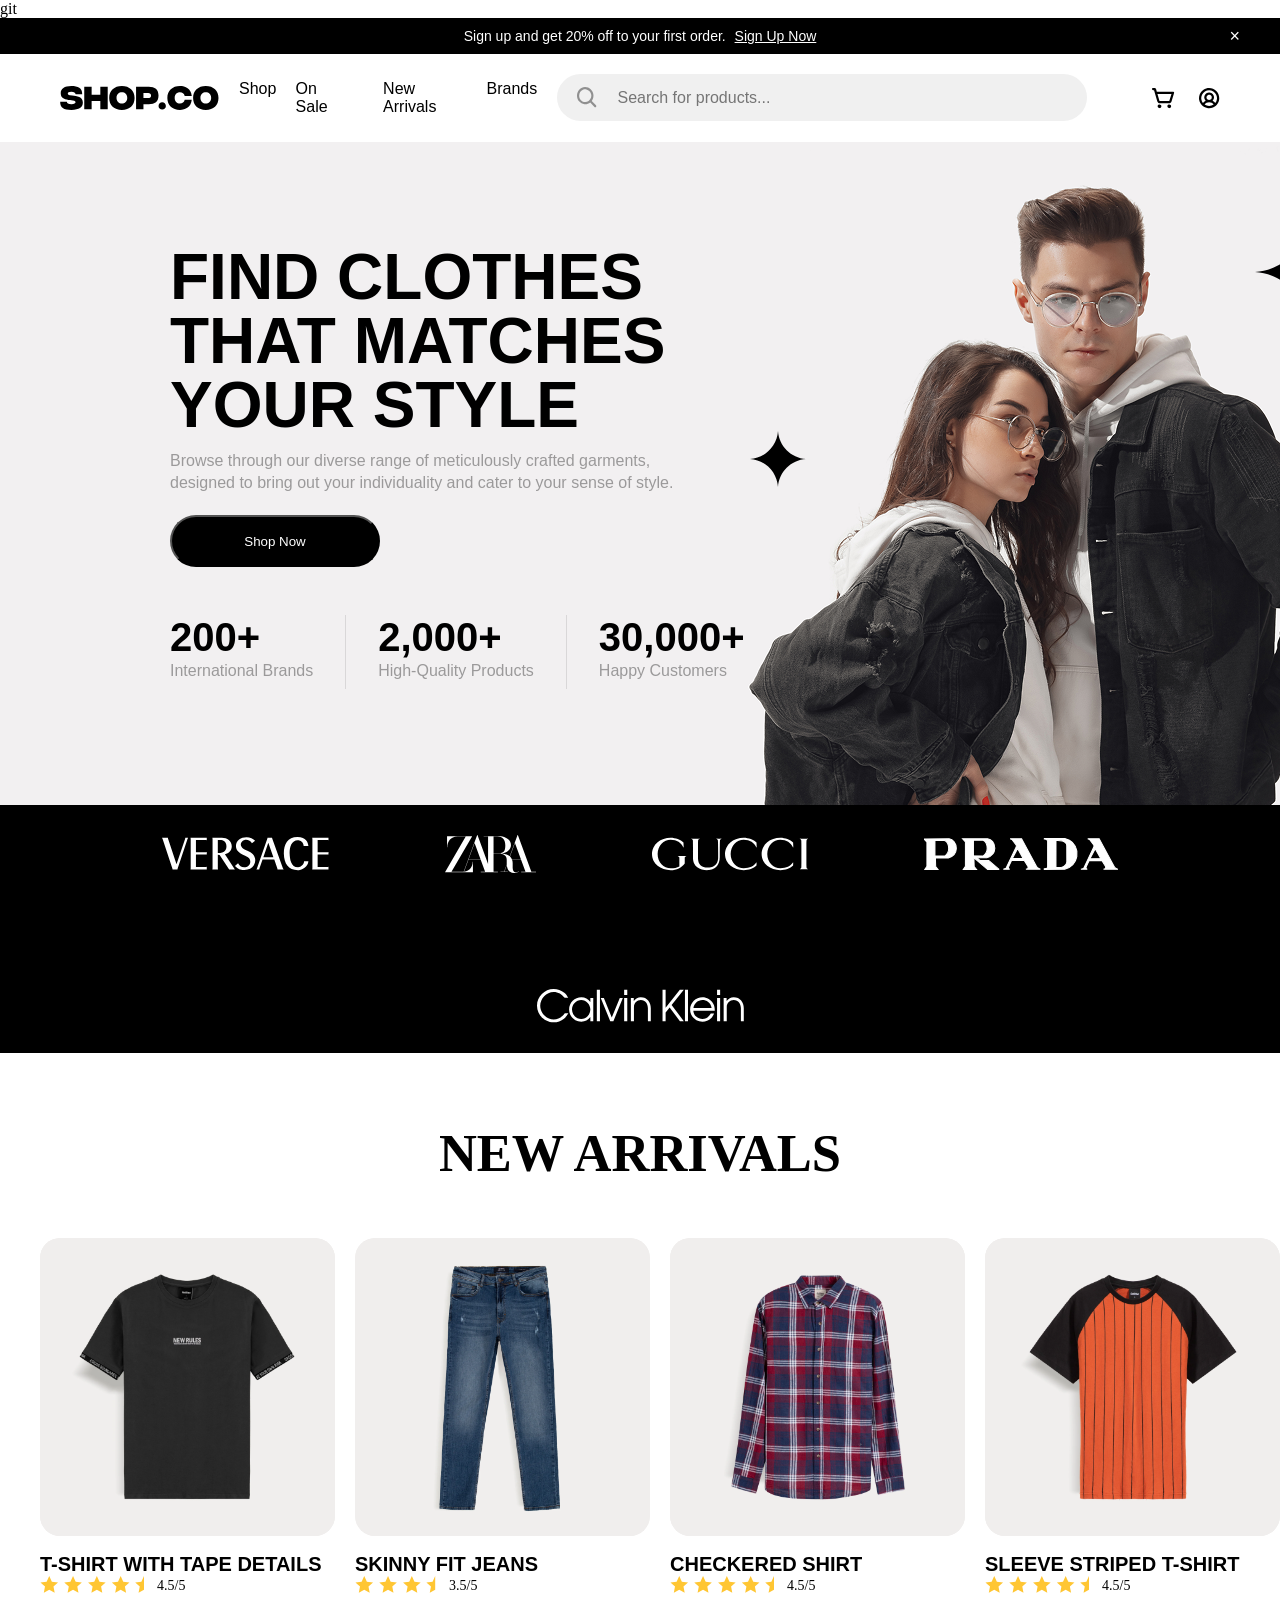
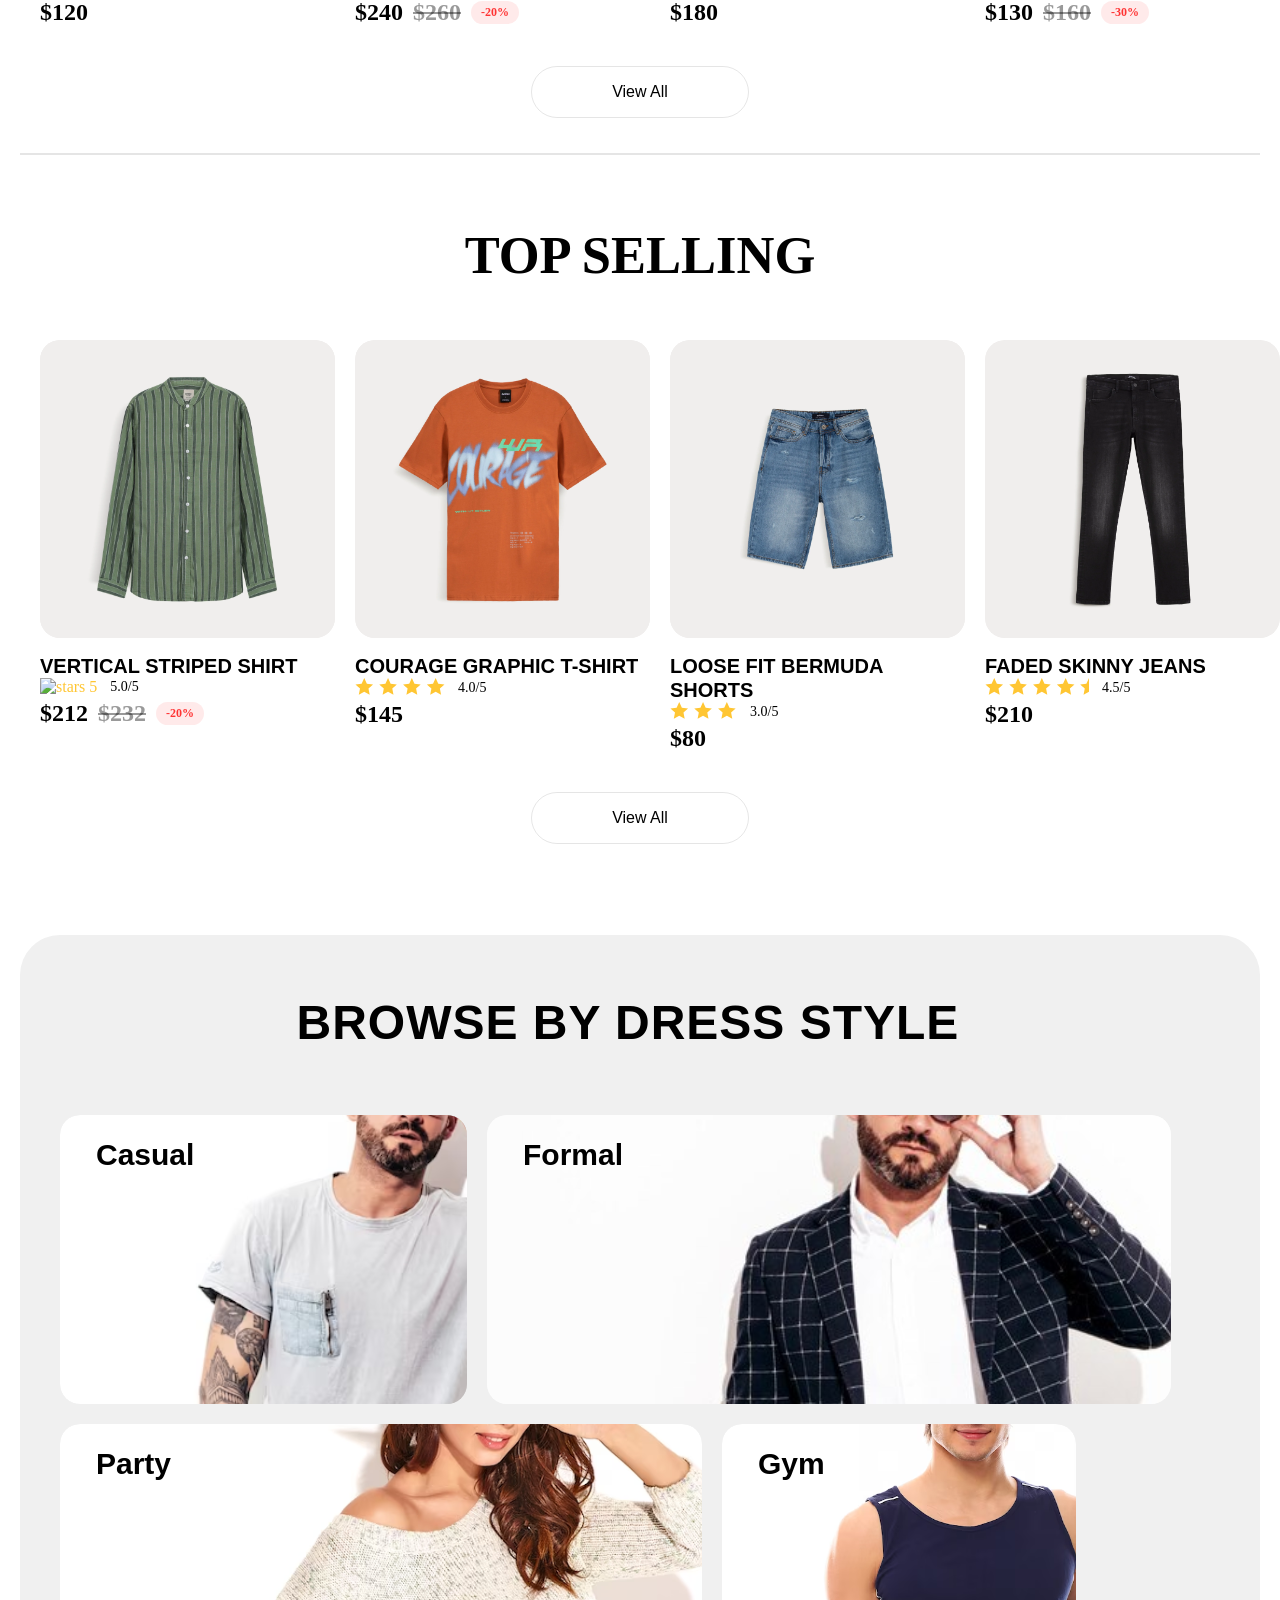
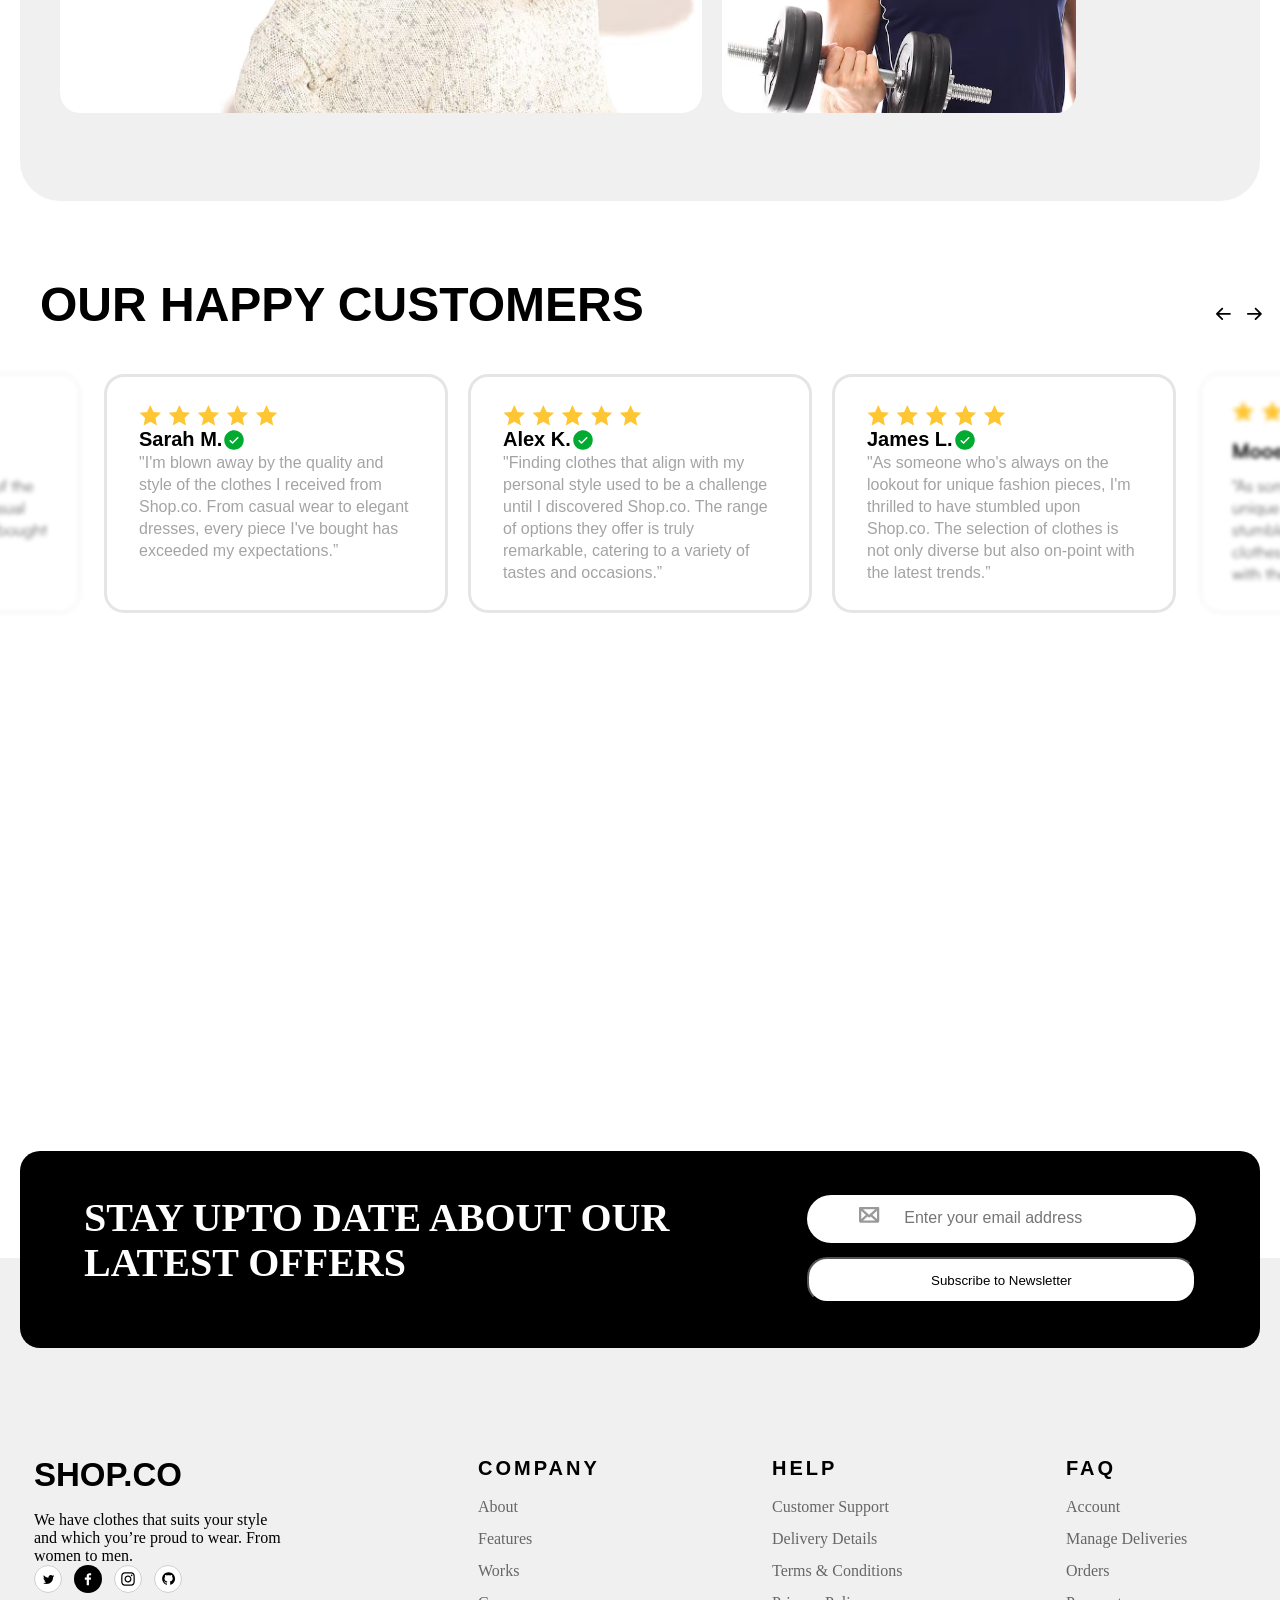
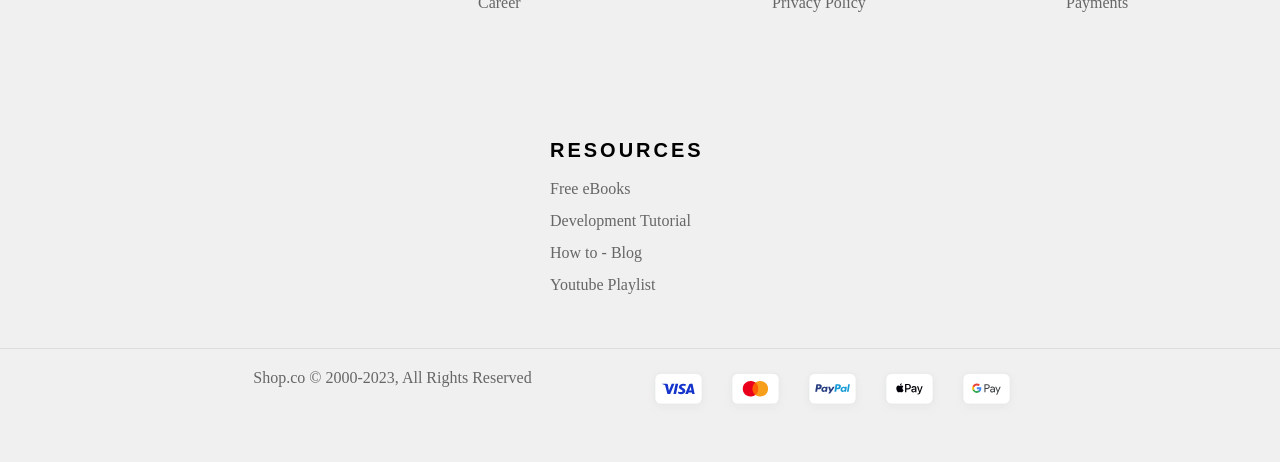
==== index.html @ 7ccaf409 "init" ====
git<!doctype html>
<html lang="en">
  <head>
    <meta charset="UTF-8" />
    <meta name="viewport" content="width=device-width, initial-scale=1.0" />
    <title>Document</title>
    <link
      href="https://api.fontshare.com/v2/css?f[]=satoshi@300,700&display=swap"
      rel="stylesheet"
    />
    <link rel="stylesheet" href="style.css" />
  </head>

  <body>
    <!-- Black stripe -->
    <div class="promo-bar__container">
      <p class="promo-bar__text">
        Sign up and get 20% off to your first order.
        <a href="#" class="promo-bar__link">Sign Up Now</a>
      </p>
      <button class="promo-bar__close-btn" aria-label="Close">×</button>
    </div>
    <header class="header">
      <div class="header-container">
        <!-- Logo -->
        <div class="container header__inner">
          <a class="logo" href="#"></a>
          <img src="images/SHOP.CO.svg" alt="SHOP.CO" />
        </div>
        <!-- navigation -->
        <nav class="navigation">
          <ul>
            <li>
              <a href="./index.html" class="navigation__link">Shop <img src="./images/figni.svg" alt=""/></a>
            </li>
            <li><a href="./On-sale.html" class="navigation__link">On Sale</a></li>
            <li></li>
            <a href="#" class="navigation__link">New Arrivals</a>
            <li><a href="#" class="navigation__link">Brands</a></li>
          </ul>
        </nav>
        <!-- search bar -->
        <div class="search-bar__container">
          <form action="#" class="search-bar">
            <div class="search-bar__img">
              <img src="./images/magnifer.svg" alt="magnifier" />
              <input
                class="header-input"
                type="search"
                placeholder="Search for products..."
              />
            </div>
          </form>
        </div>
        <!--The basket and profile icons-->
        <div class="header__actions-actions">
          <a href="#" class="actions__btn actions__btn_cart" aria-label="Cart">
            <img src="./images/case.svg" alt="" />
          </a>
          <a
            href="#"
            class="actions__btn actions__btn_profile"
            aria-label="Profile"
            ><img src="./images/profile.svg" alt="profile" />
          </a>
        </div>
      </div>
    </header>
    <!-- section onе-->
    <main>
      <section class="section-hero">
        <div class="hero__text">
          <h1>FIND CLOTHES THAT MATCHES YOUR STYLE</h1>
          <p>
            Browse through our diverse range of meticulously crafted garments,
            designed to bring out your individuality and cater to your sense of
            style.
          </p>
          <button href="#" class="Hero-banner_btn">Shop Now</button>
        </div>
        <div class="stars">
          <img src="./images/stars.svg" alt="star" class="small_star" />
          <img src="./images/star.svg" alt="star" class="big_star" />
        </div>
        <div class="hero-static">
          <div class="hero-static__text">
            <h2>200+</h2>
            <p>International Brands</p>
          </div>
          <img src="./images/Line 10.svg" alt="" />
          <div class="hero-static__text">
            <h2>2,000+</h2>
            <p>High-Quality Products</p>
          </div>
          <img src="./images/Line 10.svg" alt="" />
          <div class="hero-static__text">
            <h2>30,000+</h2>
            <p>Happy Customers</p>
          </div>
        </div>
      </section>
      <!--independent element-->
      <section class="section-brends">
        <img src="./images/versace.svg" alt="versace" />
        <img src="./images/Zara.svg" alt="Zara" />
        <img src="./images/gucci-logo-1 1.svg" alt="gucci-logo" />
        <img src="./images/prada.svg" alt="prada" />
        <img src="./images/Calvin Klein.svg" alt="Calvin Klein" />
      </section>
      <!--section two-->
      <section class="section-catalog">
        <div class="section-catalog__container">
          <div class="section-catalog__h2">
            <h2>NEW ARRIVALS</h2>
          </div>
          <div class="products-grid">
            <!-- card number 1 -->
            <article class="product-card">
              <div class="product__images">
                <img src="./images.one/black T-shirt.svg" alt="black T-shirt" />
              </div>
              <div class="product-info">
                <h3 class="product-title">T-SHIRT WITH TAPE DETAILS</h3>
                <div class="product-rating">
                  <div class="stars">
                    <img src="./images.one/stars.svg" alt="stars 4.5" />
                  </div>
                  <span class="rating-value">4.5/5</span>
                </div>
                <div class="product-price">
                  <span class="current-price">$120</span>
                </div>
              </div>
            </article>
            <!-- card number 2 -->
            <article class="product-card">
              <div class="product__images">
                <img
                  src="./images.one/SKINNY FIT JEANS.svg"
                  alt="SKINNY FIT JEANS"
                />
              </div>
              <div class="product-info">
                <h3 class="product-title">SKINNY FIT JEANS</h3>
                <div class="product-rating">
                  <div class="stars">
                    <img src="./images.one/3.5 stars.svg" alt="stars 3.5" />
                  </div>
                  <span class="rating-value">3.5/5</span>
                </div>
                <div class="product-price">
                  <span class="current-price">$240</span>
                  <span class="old-price">$260</span>
                  <span class="discont-badge">-20%</span>
                </div>
              </div>
            </article>
            <!-- card number 3 -->
            <article class="product-card">
              <div class="product__images">
                <img
                  src="./images.one/CHECKERED SHIRT.svg"
                  alt="CHECKERED SHIRT"
                />
              </div>
              <div class="product-info">
                <h3 class="product-title">CHECKERED SHIRT</h3>
                <div class="product-rating">
                  <div class="stars">
                    <img src="./images.one/stars.svg" alt="stars 4.5" />
                  </div>
                  <span class="rating-value">4.5/5</span>
                </div>
                <div class="product-price">
                  <span class="current-price">$180</span>
                </div>
              </div>
            </article>
            <!-- card number 4 -->
            <article class="product-card">
              <div class="product__images">
                <img
                  src="./images.one/SLEEVE STRIPED T-SHIRT.svg"
                  alt="SLEEVE STRIPED T-SHIRT"
                />
              </div>
              <div class="product-info">
                <h3 class="product-title">SLEEVE STRIPED T-SHIRT</h3>
                <div class="product-rating">
                  <div class="stars">
                    <img src="./images.one/stars.svg" alt="stars 4.5" />
                  </div>
                  <span class="rating-value">4.5/5</span>
                </div>
                <div class="product-price">
                  <span class="current-price">$130</span>
                  <span class="old-price">$160</span>
                  <span class="discont-badge">-30%</span>
                </div>
              </div>
            </article>
          </div>
          <div class="view-all__container">
            <button class="view-all__btn">View All</button>
          </div>
        </div>
      </section>
      <!-- hr -->
      <hr class="line" />
      <!--section three-->
      <section class="section-catalog">
        <div class="section-catalog__container">
          <div class="section-catalog__h2">
            <h2>TOP SELLING</h2>
          </div>
          <div class="products-grid">
            <!-- card number 1 -->
            <article class="product-card">
              <div class="product__images">
                <img
                  src="./images.two/VERTICAL STRIPED SHIRT.svg"
                  alt="VERTICAL STRIPED SHIRT"
                />
              </div>
              <div class="product-info">
                <h3 class="product-title">VERTICAL STRIPED SHIRT</h3>
                <div class="product-rating">
                  <div class="stars">
                    <img src="./images.two/5 stars.svg" alt="stars 5" />
                  </div>
                  <span class="rating-value">5.0/5</span>
                </div>
                <div class="product-price">
                  <span class="current-price">$212</span>
                  <span class="old-price">$232</span>
                  <span class="discont-badge">-20%</span>
                </div>
              </div>
            </article>
            <!-- card number 2 -->
            <article class="product-card">
              <div class="product__images">
                <img
                  src="./images.two/COURAGE GRAPHIC T-SHIRT.svg"
                  alt="COURAGE GRAPHIC T-SHIRT"
                />
              </div>
              <div class="product-info">
                <h3 class="product-title">COURAGE GRAPHIC T-SHIRT</h3>
                <div class="product-rating">
                  <div class="stars">
                    <img src="./images.two/4 stars.svg" alt="stars 4.0" />
                  </div>
                  <span class="rating-value">4.0/5</span>
                </div>
                <div class="product-price">
                  <span class="current-price">$145</span>
                </div>
              </div>
            </article>
            <!-- card number 3 -->
            <article class="product-card">
              <div class="product__images">
                <img
                  src="./images.two/LOOSE FIT BERMUDA SHORTS.svg"
                  alt="LOOSE FIT BERMUDA SHORTS"
                />
              </div>
              <div class="product-info">
                <h3 class="product-title">LOOSE FIT BERMUDA SHORTS</h3>
                <div class="product-rating">
                  <div class="stars">
                    <img src="./images.two/3 stars .svg" alt="stars 3.0" />
                  </div>
                  <span class="rating-value">3.0/5</span>
                </div>
                <div class="product-price">
                  <span class="current-price">$80</span>
                </div>
              </div>
            </article>
            <!-- card number four -->
            <article class="product-card">
              <div class="product__images">
                <img
                  src="./images.two/FADED SKINNY JEANS.svg"
                  alt="FADED SKINNY JEANS"
                />
              </div>
              <div class="product-info">
                <h3 class="product-title">FADED SKINNY JEANS</h3>
                <div class="product-rating">
                  <div class="stars">
                    <img src="./images.one/stars.svg" alt="stars 4.5" />
                  </div>
                  <span class="rating-value">4.5/5</span>
                </div>
                <div class="product-price">
                  <span class="current-price">$210</span>
                </div>
              </div>
            </article>
          </div>
          <div class="view-all__container">
            <button class="view-all__btn">View All</button>
          </div>
        </div>
      </section>
      <!-- section four -->
      <section class="section-dress_style">
        <div class="section-dress_style__container">
          <div class="section-dress_style__h2">
            <h2>BROWSE BY DRESS STYLE</h2>
          </div>
          <div class="section-dress__grid">
            <!-- card number 1 -->
            <div class="Casual-Formal">
              <div class="style-cart__Casual">
                <h3 class="style-name">Casual</h3>
                <img src="./images.section4/Casual.svg" alt="Casual" />
              </div>
              <!-- card number 2 -->
              <div class="style-cart__Formal">
                <h3 class="style-name">Formal</h3>
                <img src="./images.section4/Formal.svg" alt="Formal" />
              </div>
            </div>
            <!-- card number 3 -->
            <div class="Party-Gym">
              <div class="style-cart__Party">
                <h3 class="style-name">Party</h3>
                <img src="./images.section4/Party.svg" alt="Party" />
              </div>
              <!-- card number 4 -->
              <div class="style-cart__Gym">
                <h3 class="style-name">Gym</h3>
                <img src="./images.section4/Gym.svg" alt="Gym" />
              </div>
            </div>
          </div>
        </div>
      </section>
      <!-- now section-->
      <section class="reviews-section">
        <div class="reviews-header">
          <h2>OUR HAPPY CUSTOMERS</h2>
          <div class="reviews-header__btn">
            <button class="reviews-header__btn">
              <img
                src="./images.section Review/left arrow.svg"
                alt="left arrow"
              />
            </button>
            <button class="reviews-header__btn">
              <img
                src="./images.section Review/arrow right.svg"
                alt="arrow right"
              />
            </button>
          </div>
        </div>
        <!--main coment-->
        <div class="reviews-main">
          <img src="./images.section Review/right.svg" alt="" />

          <div class="coment">
            <img src="./images.section Review/5 stars.svg" alt="5 stars" />
            <div class="check-mark">
              <h3>Sarah M.</h3>
              <img
                src="./images.section Review/check mark.svg"
                alt="check mark"
              />
            </div>
            <p>
              "I'm blown away by the quality and style of the clothes I received
              from Shop.co. From casual wear to elegant dresses, every piece
              I've bought has exceeded my expectations.”
            </p>
          </div>

          <div class="coment">
            <img src="./images.section Review/5 stars.svg" alt="5 stars" />
            <div class="check-mark">
              <h3>Alex K.</h3>
              <img
                src="./images.section Review/check mark.svg"
                alt="check mark"
              />
            </div>
            <p>
              "Finding clothes that align with my personal style used to be a
              challenge until I discovered Shop.co. The range of options they
              offer is truly remarkable, catering to a variety of tastes and
              occasions.”
            </p>
          </div>

          <div class="coment">
            <img src="./images.section Review/5 stars.svg" alt="5 stars" />
            <div class="check-mark">
              <h3>James L.</h3>
              <img
                src="./images.section Review/check mark.svg"
                alt="check mark"
              />
            </div>
            <p>
              "As someone who's always on the lookout for unique fashion pieces,
              I'm thrilled to have stumbled upon Shop.co. The selection of
              clothes is not only diverse but also on-point with the latest
              trends.”
            </p>
          </div>

          <img src="./images.section Review/left.svg" alt="" />
        </div>
      </section>
    </main>
    <!--black-element-->
    <section class="subscribe wrap">
      <h2 class="subscribe__title">STAY UPTO DATE ABOUT OUR LATEST OFFERS</h2>
      <form class="subscribe__form" action="#">
        <div class="subscribe__field">
          <img src="images.section Review/Email.svg" alt="" />
          <input type="email" placeholder="Enter your email address" />
        </div>
        <button type="button">Subscribe to Newsletter</button>
      </form>
    </section>
    </div>
    <!-- footer -->
    <footer class="footer">
      <div class="footer__top wrap">
        <div class="footer__about">
          <h3>SHOP.CO</h3>
          <p>
            We have clothes that suits your style and which you’re proud to
            wear. From women to men.
          </p>
          <div class="footer__social">
            <img src="images.footer/tviter.svg" alt="twitter" />
            <img src="images.footer/fasbook.svg" alt="facebook" />
            <img src="images.footer/instogram.svg" alt="instagram" />
            <img src="images.footer/gitnab.svg" alt="github" />
          </div>
        </div>
        <div class="footer__col">
          <h4>COMPANY</h4>
          <a href="#">About</a>
          <a href="#">Features</a>
          <a href="#">Works</a>
          <a href="#">Career</a>
        </div>
        <div class="footer__col">
          <h4>HELP</h4>
          <a href="#">Customer Support</a>
          <a href="#">Delivery Details</a>
          <a href="#">Terms & Conditions</a>
          <a href="#">Privacy Policy</a>
        </div>
        <div class="footer__col">
          <h4>FAQ</h4>
          <a href="#">Account</a>
          <a href="#">Manage Deliveries</a>
          <a href="#">Orders</a>
          <a href="#">Payments</a>
        </div>
        <div class="footer__col">
          <h4>RESOURCES</h4>
          <a href="#">Free eBooks</a>
          <a href="#">Development Tutorial</a>
          <a href="#">How to - Blog</a>
          <a href="#">Youtube Playlist</a>
        </div>
      </div>
      <div class="footer__bottom wrap">
        <p>Shop.co © 2000-2023, All Rights Reserved</p>
        <div class="footer__pays">
          <img src="images.footer/VISA.svg" alt="visa" />
          <img src="images.footer/nomber two.svg" alt="mastercard" />
          <img src="images.footer/PayPal.svg" alt="paypal" />
          <img src="images.footer/Pay apple.svg" alt="apple pay" />
          <img src="images.footer/Pay google.svg" alt="google pay" />
        </div>
      </div>
    </footer>
  </body>
</html>
---- style.css ----
/*General resets*/
* {
  margin: 0;
  padding: 0;
  box-sizing: border-box;
}
body {
  background: color #f2f0f1;
}

a {
  color: #000;
  text-decoration: none;
}
ul {
  display: flex;
  list-style: none;
  gap: 15px;
}
li {
  font-weight: 400;
  color: #000000;
}
.container {
  max-width: 1260px;
  padding-left: 10px;
  padding-right: 10px;
  margin: 0 auto;
}
/* === Black stripe === */
.promo-bar__container {
  position: relative;
  background-color: #000;
  color: #fff;
  display: flex;
  justify-content: center;
  align-items: center;
  padding: 10px 0px;
  font-size: 14px;
}
.promo-bar__text {
  font-family: "Satoshi", sans-serif;
}
.promo-bar__container a {
  color: #fff;
  text-decoration: underline;
  margin-left: 5px;
}
.promo-bar__close-btn {
  position: absolute;
  right: 40px;
  border: none;
  background: none;
  color: #fff;
  font-size: 18px;
  cursor: pointer;
  translate: Y (-50px);
}
/* Hat */
.header {
  padding: 20px 40px;
  background-color: #fff;
  max-width: 1240px;
  margin: 0 auto;
  display: flex;
  align-items: center;
  gap: 30px;
  font-family: "Satoshi", sans-serif;
}

.header-container {
  display: flex;
  justify-content: flex-start;
  align-items: center;
  gap: 20px;
}

.header__inner {
  margin: 0 auto;
  padding: 0 0px;
  display: flex;
  align-items: center;
}

.nav a {
  text-decoration: none;
  color: #000;
  font-size: 16px;
  display: flex;
}

.search-bar__container {
  width: 577px;
  height: 48px;
}

.search-bar {
  border-radius: 40px;
  background-color: #f0f0f0;
  width: 530px;
  padding: 0 20px;
  font-size: 16px;
}

.search-bar__img {
  display: flex;
  height: 47px;
  align-items: center;
}
.search-bar__img img {
  width: 20.27px;
  height: 20.27px;
  color: #00000066;
}
input {
  background: transparent;
  border: none;
  padding: 0 20px;
  font-size: 16px;
}

.header__actions-actions {
  background-color: #fff;
  width: 68px;
  height: 24px;
  display: flex;
  justify-content: space-between;
  align-items: center;
}

/* 1 Page hero*/
.section-hero {
  font-family: "Satoshi", sans-serif;
  width: 100%;
  height: 663px;
  background-image: url(./images/hero\ boss.png);
  padding-left: 170px;
}

.small_star {
  position: absolute;
  left: 750px;
  top: 431px;
}
.big_star {
  position: absolute;
  top: 220px;
  left: 1255px;
}
.hero__text {
  display: flex;
  flex-direction: column;
  gap: 32px;
  padding-top: 103px;
  
}
.hero__text p {
  width: 545px;
  height: 33px;
  font-size: 16px;
  font-weight: 400;
  color: #00000099;
  opacity: 60%;
  line-height: 22px;
}
.hero__text h1 {
  width: 577px;
  height: 173px;
  font-weight: 700;
  font-size: 64px;
  line-height: 64px;
  color: #000000;
}
.hero__text button {
  width: 210px;
  height: 52px;
  border-radius: 62px;
  padding: 16px 54px;
  gap: 12px;
  background-color: #000000;
  color: #ffffff;
  outline: none;
  font-weight: 500;
  cursor: pointer;
}
.hero-static {
  gap: 32px;
  padding-top: 48px;
  display: flex;
}
.hero-static h2 {
  font-weight: 700;
  font-size: 40px;
}
.hero-static p {
  font-weight: 400;
  font-size: 16px;
  line-height: 22px;
  color: #00000099;
  opacity: 60%;
}
/*independent element*/
.section-brends {
  background: #000;
  display: flex;
  align-items: center;
  padding: 30px;
  flex-wrap: wrap;
  gap: 116px;
  justify-content: center;
}
/*section two*/
.section-catalog {
  margin: 0 auto;
  width: 1260px;
  height: 700px;
  display: flex;
  justify-content: center;
}

.section-catalog__img {
  display: flex;
  font-family: "Satoshi", sans-serif;
}
.section-catalog__img img {
  width: 295px;
  height: 298px;
}
/* section two */
.section-catalog__h2 {
  padding-bottom: 55px;
  display: flex;
  justify-content: center;
  font-size: 35px;
  font-weight: 700;
}
.section-catalog__container {
  max-width: 1240px;
  margin: 0 auto;
  padding: 0 20px;
}
.section-catalog {
  padding: 70px 0;
}
.section-title {
  font-size: 48px;
  font-weight: 700;
  text-align: center;
  text-transform: uppercase;
  margin-bottom: 55px;
  letter-spacing: 1px;
}
.product-card {
  display: flex;
  flex-direction: column;
  cursor: pointer;
  transition: transform 0.2s ease;
}

.product-card:hover {
  transform: translateY(-5px);
}

.products-grid {
  display: grid;
  grid-template-columns: repeat(4, 1fr);
  gap: 20px;
  margin-bottom: 40px;
}
.product__images {
  background-color: #f0eeed;
  border-radius: 20px;
  aspect-ratio: 295 / 298;
  display: flex;
  align-items: center;
  justify-content: center;
  overflow: hidden;
  margin-bottom: 16px;
}
.product-image img {
  width: 100%;
  height: 100%;
  object-fit: cover;
  mix-blend-mode: multiply;
}
.products-info {
  display: flex;
  flex-direction: column;
  gap: 8px;
}
.product-title {
  font-size: 20px;
  font-width: 700px;
  line-height: 1.2;
}
.product-rating {
  display: flex;
  align-items: center;
  gap: 13px;
}
.stars {
  display: flex;
  gap: 4px;
  color: #ffc633;
}
.stars svg {
  width: 18px;
  height: 18px;
}
.rating-value {
  font-size: 14px;
  font-weight: 400;
  color: #000000;
}
.product-price {
  display: flex;
  align-items: center;
  gap: 10px;
  margin-top: 4px;
}
.current-price {
  font-size: 24px;
  font-weight: 700;
}
.old-price {
  font-size: 24px;
  font-weight: 700;
  color: #00000066;
  text-decoration: line-through;
}
.discont-badge {
  background-color: #ff33331a;
  color: #ff3333;
  font-size: 12px;
  font-weight: 600;
  padding: 4px 10px;
  border-radius: 62px;
}
.view-all__container {
  display: flex;
  justify-content: center;
  margin-top: 40px;
}
.view-all__btn {
  background-color: transparent;
  border: 1px solid rgba(0, 0, 0, 0.1);
  border-radius: 62px;
  font-size: 16px;
  font-weight: 500;
  cursor: pointer;
  transition: background-color 0.2s;
  width: 218px;
  height: 52px;
}
.view-all__btn:hover {
  background-color: #f5f5f5;
}
/* hr */
.line {
  border: 1px solid #0000001a;
  width: 1240px;
  margin: 0 auto;
}
/* section four */
.section-dress_style {
  font-family: "Satoshi", sans-serif;
  padding-top: 80px;
}
.section-dress_style__container {
  width: 100%;
  max-width: 1240px;
  height: 866px;
  border-radius: 40px;
  background-color: #f0f0f0;
  margin: 0 auto;
  padding: 60px 40px;
}
.section-dress_style__h2 {
  padding-bottom: 120px;
  margin: 0 auto;
  width: 687px;
  height: 58px;
  margin: 0 auto;
  font-size: 32px;
  letter-spacing: 1px;
  color: #000;
}
.section-dress__grid {
  width: 1111px;
  display: grid;
  grid-template-columns: repeat(1, 1fr);
  gap: 20px;
}

.Casual-Formal {
  display: flex;
  gap: 20px;
}
.Party-Gym {
  display: flex;
  gap: 20px;
}
.section-dress_style img {
  border-radius: 20px;
  height: 289px;
  background-color: #e0e0e0;
  cursor: pointer;
  transition: transform 0.3s ease;
  overflow: hidden;
}
.style-cart__Formal img {
  position: absolute;
  background-image: url(./images.section4/Formal.svg);
}

.style-name {
  width: 89px;
  height: 49px;
  font-weight: 700;
  font-size: 30px;
  position: absolute;
  padding: 25px 257px 215px 36px;
  z-index: 1;
}
/* section reviews*/
.reviews-section {
  width: 100%;
  overflow: hidden;
  position: relative;
}

.reviews-section__container {
  width: 100%;
  margin: 0 auto;
  padding: 0 20px;
}

/* title section */
.reviews-header {
  display: flex;
  justify-content: space-between;
  align-items: flex-end;
  margin-bottom: 32px;
  padding: 0 20px;
}

.reviews-title {
  font-size: 32px;
  font-weight: 900;
  text-transform: uppercase;
  letter-spacing: -0.5px;
}

.reviews-arrows {
  display: flex;
  gap: 16px;
}

.arrow-btn {
  background: none;
  border: none;
  font-size: 24px;
  cursor: pointer;
  color: var(--black);
  padding: 5px;
  transition: opacity 0.3s;
}

.arrow-btn:hover {
  opacity: 0.6;
}

/* Reviews- section*/
.reviews-section {
  width: 100%;
  height: 100%;
  font-family: "Satoshi", sans-serif;
}
.reviews-header {
  width: 1240px;
  margin: 0 auto;
  padding-top: 80px;
}
.reviews-header__btn {
  width: 654px;
  height: 58px;
  width: 24px;
  height: 24px;
  display: flex;
  gap: 16px;
  cursor: pointer;
  border: none;
  background-color: white;
}

.reviews-header__btn img {
  width: 15px;
  height: 18px;
}
.reviews-header h2 {
  font-size: 48px;
  font-weight: 700;
  line-height: 100%;
  font-family: "Integral CF", sans-serif;
}
.reviews-main {
  padding-top: 40px;
  display: flex;
  gap: 20px;
  justify-content: space-between;
  align-items: center;
}
.coment {
  width: 400px;
  height: 239px;
  border: solid #0000001a;
  border-radius: 20px;
  padding: 28px 32px 28px 32px;
  gap: 15px;
}

.coment p {
  font-size: 16px;
  font-weight: 400;
  line-height: 22px;
  color: #00000099;
  opacity: 60%;
}
.coment h3 {
  font-weight: 700;
  font-size: 20px;
  line-height: 22px;
}
.check-mark {
  display: flex;
}
/* Black element */
.subscribe {
  max-width: 1240px;
  display: flex;
  justify-content: space-between;
  margin: 50px auto -90px;
  background: #000;
  color: #fff;
  border-radius: 20px;
  padding: 44px 64px;
  position: relative;
  z-index: 1;
}
.subscribe__title {
  width: 55%;
  font-size: 40px;
  line-height: 45px;
}
.subscribe__form {
  width: 35%;
  height: 109px;
  font-family: "Satoshi", sans-serif;
}
.subscribe__field {
  background: #fff;
  border-radius: 62px;
  height: 48px;
  margin-bottom: 14px;
  padding: 12px 10px 14px 52px;
}
.subscribe__form button {
  width: 100%;
  height: 46px;
  border-radius: 20px;
  cursor: pointer;
  background: #fff;
  font-family: "Satoshi", sans-serif;
}
/* footer */
.footer {
  background: #f0f0f0;
  padding: 200px 0 40px;
}
.footer__top,
.footer__bottom {
  flex-wrap: wrap;
  display: flex;
  gap: 114px;
  justify-content: center;
}
.footer__about {
  width: 250px;
  margin-right: 80px;
}
.footer__about h3 {
  font-size: 33px;
  margin-bottom: 20px;
}
.footer__col {
  width: 180px;
}
.footer__col h4 {
  letter-spacing: 3px;
  margin-bottom: 20px;
}
.footer__col a,
.footer__bottom p {
  display: block;
  color: #666;
  margin-bottom: 14px;
}
.footer__social img,
.footer__pays img {
  margin-right: 8px;
}
.footer__bottom {
  margin-top: 40px;
  padding-top: 20px;
  border-top: 1px solid #ddd;
}
.catalog {
  align-items: flex-start;
  margin-bottom: 40px;
}
.filters {
  margin-top: 24px;
  min-width: 240px;
  border: 1px solid #e6e6e6;
  border-radius: 20px;
  padding: 20px 24px;
  margin-right: 2%;
}

.filters__head img {
  cursor: pointer;
}
.filters__head,
.filters__block,
.pages {
  border-top: 1px solid #e6e6e6;
  padding-top: 16px;
  margin-top: 10px;
}
.filters__head {
  justify-content: space-between;
  margin-bottom: 20px;
}
.filters__list p {
  display: flex;
  justify-content: space-between;
  color: #666;
  margin-bottom: 16px;
}
.filters__list img {
  cursor: pointer;
}
/* section prise*/
.prise-slider-wrapper {
  padding: 0 10px;
  display: flex;
  flex-direction: column;
  gap: 12px;
}
.article-prise {
  display: flex;
  justify-content: space-between;
  height: 27px;
}
.article-prise img {
  width: 13px;
  height: 13px;
  cursor: pointer;
}
.price-renge {
  /* -webkit-appearance: none;- это вендорная (проприетная) версия. Она нужна для браузеров на базе WebKit (Safari, Chrome, Opera, а также для Edge на Chromium). Смысл тот же: сбросить встроенные стили браузера, но синтаксис специфичен для конкретного движка*/
  -webkit-appearance: none;
  appearance: none;
  /* appearance: none; - это современное, стандартное свойство CSS. Оно убирает нативное (системное, «из коробки») оформление элемента. После этого вы полностью контролируете внешний вид: задаёте свои цвета, границы, скругления, рисуёте элементы вручную через псевдоэлементы (::before, ::after). Чаще всего его используют для кастомизации элементов форм: флажков, переключателей, полей ввода, выпадающих списков*/
  width: 100%;
  height: 4px;
  background: #e0e0e0;
  border-radius: 2px;
  outline: none;
  /*полностью убирает обводку (контур) вокруг элемента*/
  cursor: pointer;
}

.price-renge::-moz-range-trank {
  width: 100%;
  height: 4px;
  background-color: #e0e0e0;
  border-radius: 2px;
}
.price-renge::-moz-range-thumb {
  width: 16px;
  height: 16px;
  background-color: #000;
  border: none;
  border-radius: 50%;
  cursor: pointer;
  box-shadow: 0 2px 4px rgba(0, 0, 0, 0, 2);
  transition: transform 0.1 ease;
}
.filters__nums {
  display: flex;
  justify-content: space-between;
  font-size: 14px;
  color: #333;
  font-weight: 500;
}
/* section colors */
.filters__block h2,
h3,
h4 {
  font-size: 20px;
  line-height: 100%;
  font-weight: 700;
  font-family: "Satoshi", sans-serif;
}

.filters__block-header {
  display: flex;
  justify-content: space-between;
  padding-bottom: 20px;
}
.filters__bar,
.filters__fill {
  height: 6px;
  border-radius: 6px;
}
.filters__bar {
  background: #e6e6e6;
  margin-bottom: 10px;
}
.filters__fill {
  width: 70%;
  background: #000;
  margin-left: 15%;
}
.filters__nums {
  display: flex;
  justify-content: space-between;
}
.filters__dot {
  width: 37px;
  height: 37px;
  border-radius: 50%;
  margin: 0 10px 10px 0;
}
.filters__dot--on {
  border: 2px solid #000;
}
.filters__size {
  background: #f0f0f0;
  border: none;
  opacity: 60%;
  font-size: 14px;
  border-radius: 62px;
  padding: 10px 20px;
  margin: 0 8px 8px 0;
}
.filters__size-Lareg {
  background: #000000;
  color: #ffffff;
  border: none;
  font-size: 14px;
  border-radius: 62px;
  padding: 10px 20px;
  margin: 0 8px 8px 0;
}
.filters__size--on {
  background: #000;
  color: #fff;
}

.filters__apply {
  width: 100%;
  border-radius: 20px;
  height: 48px;
  color: #ffffff;
  background-color: #000000;
  border: none;
  margin-top: 20px;
}
.catalog__list {
  width: 74%;
  margin-top: 28px;
}
.card {
  gap: 8px;
  font-family: "Satoshi", sans-serif;
  display: flex;
  flex-direction: column;
}
.link__on-sale {
  width: 220px;
  border: 1px solid #0000001a;
  opacity: 60%;
  margin: 0 10px 10px 0;
}
.card__price {
  font-size: 24px;
  font-weight: 700;
  line-height: 100%;
}
.catalog__span {
  font-size: 32px;
  font-weight: 700;
  line-height: 100%;
}
.catalog__top {
  display: flex;
  width: 915px;
  justify-content: space-between;
  margin-bottom: 16px;
}
.catalog__container {
  display: flex;
  align-items: center;
}
.products__list--3 {
  width: 31%;
}
.catalog {
  display: flex;
}
.pages {
  display: flex;
  justify-content: space-between;
  width: 935px;
}
.pages__btn {
  border-radius: 8px;
  border: none;
  background-color: #ffffff;
  width: 110px;
  height: 36px;
  gap: 5px;
  display: flex;
  align-items: center;
  justify-content: center;
}
.pages__num {
  border-radius: 8px;
  border: none;
  background-color: #ffffff;
  width: 40px;
  height: 40px;
}
.pages__num__one {
  border-radius: 8px;
  border: none;
  width: 40px;
  height: 40px;
}
.pages__btn {
  border: 1px solid #e6e6e6;
  padding: 8px 14px;
}
.pages__num {
  width: 40px;
  height: 40px;
  line-height: 40px;
  text-align: center;
}
.pages__num--on {
  background: #f0f0f0;
}
.main {
  margin: 0 272px;
}
.cart__tree {
  display: flex;
  gap: 20px;
  padding-bottom: 20px;
  width: 295px;
}
.cart__tree:hover {
  transform: translateY(-5px);
}
.cart__tree {
  cursor: pointer;
  transition: transform 0.2s ease;
}

.cart {
  width: 295px;
  height: 413px;
}

.cart img {
  aspect-ratio: 295 / 298;
}

.product-active {
  display: flex;
  gap: 20px;
}
.card__rate {
  display: flex;
}
.card__rate span {
  padding-left: 4px;
}
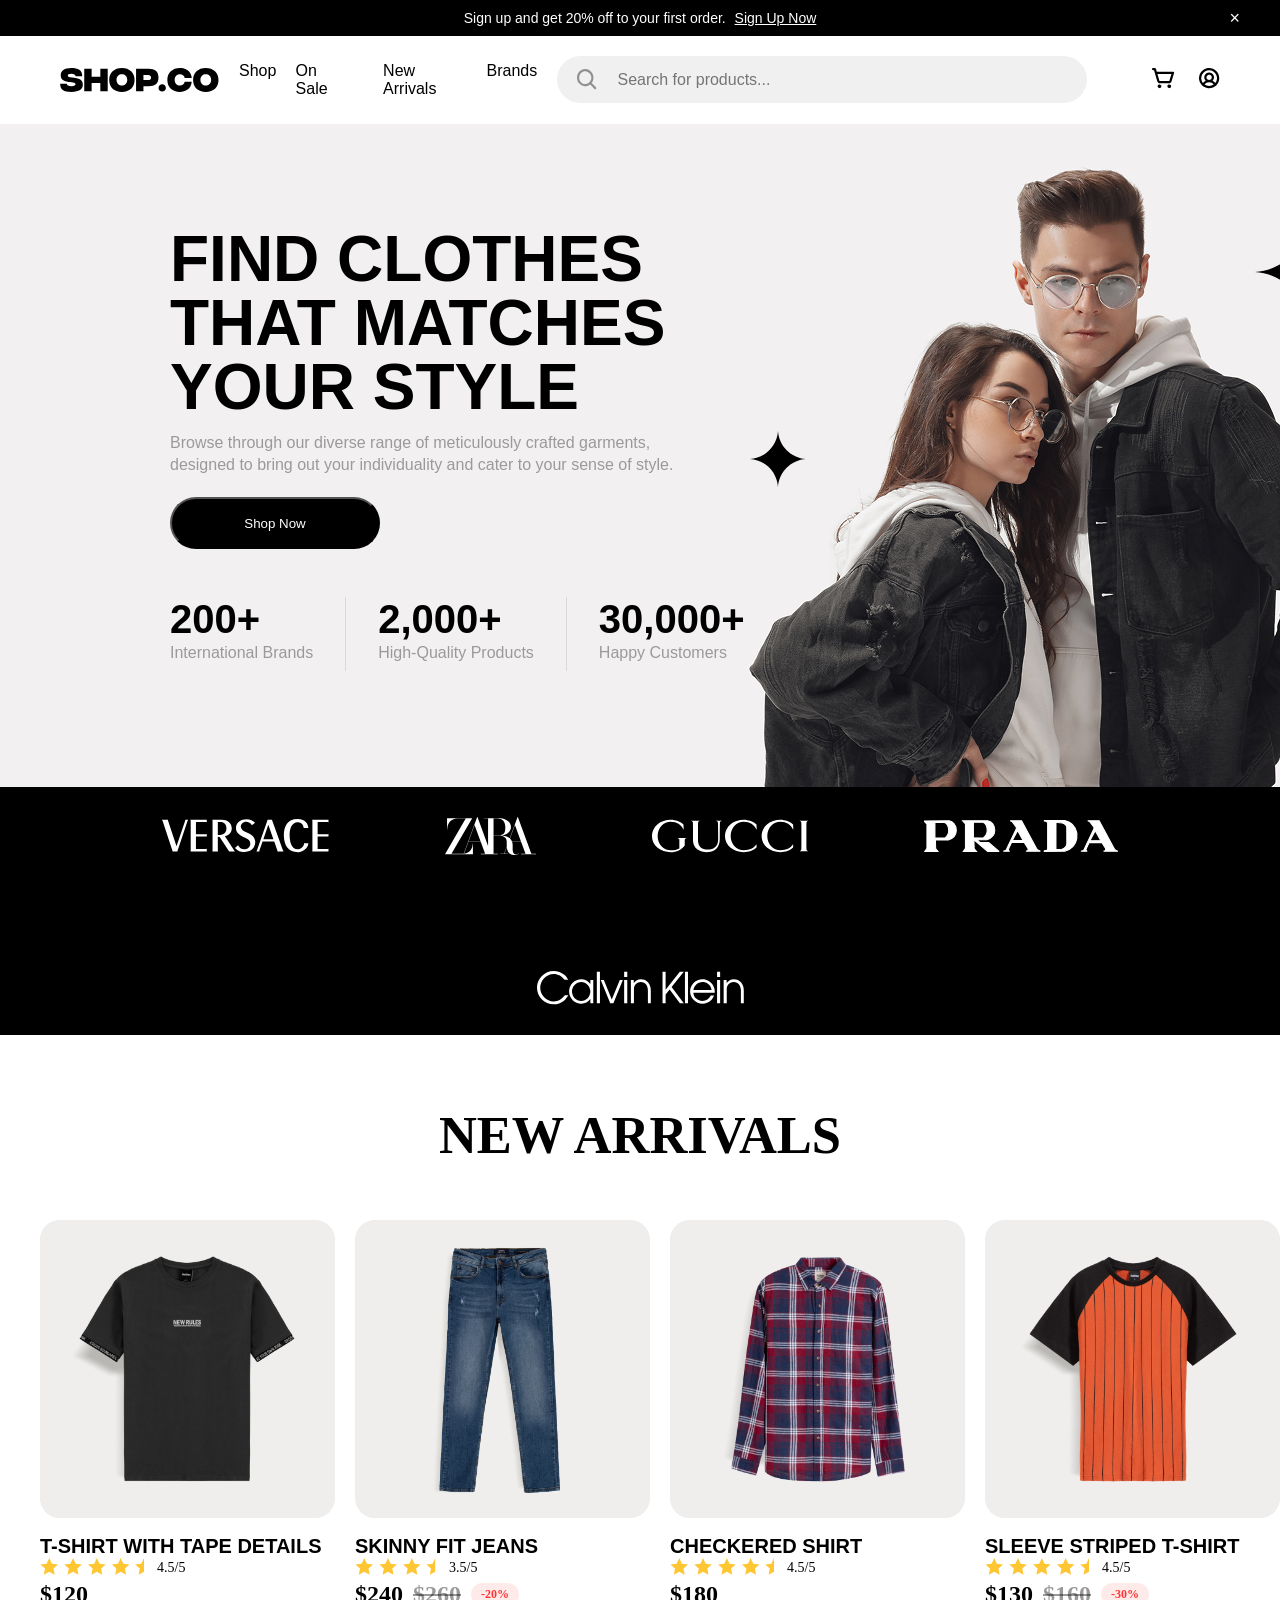
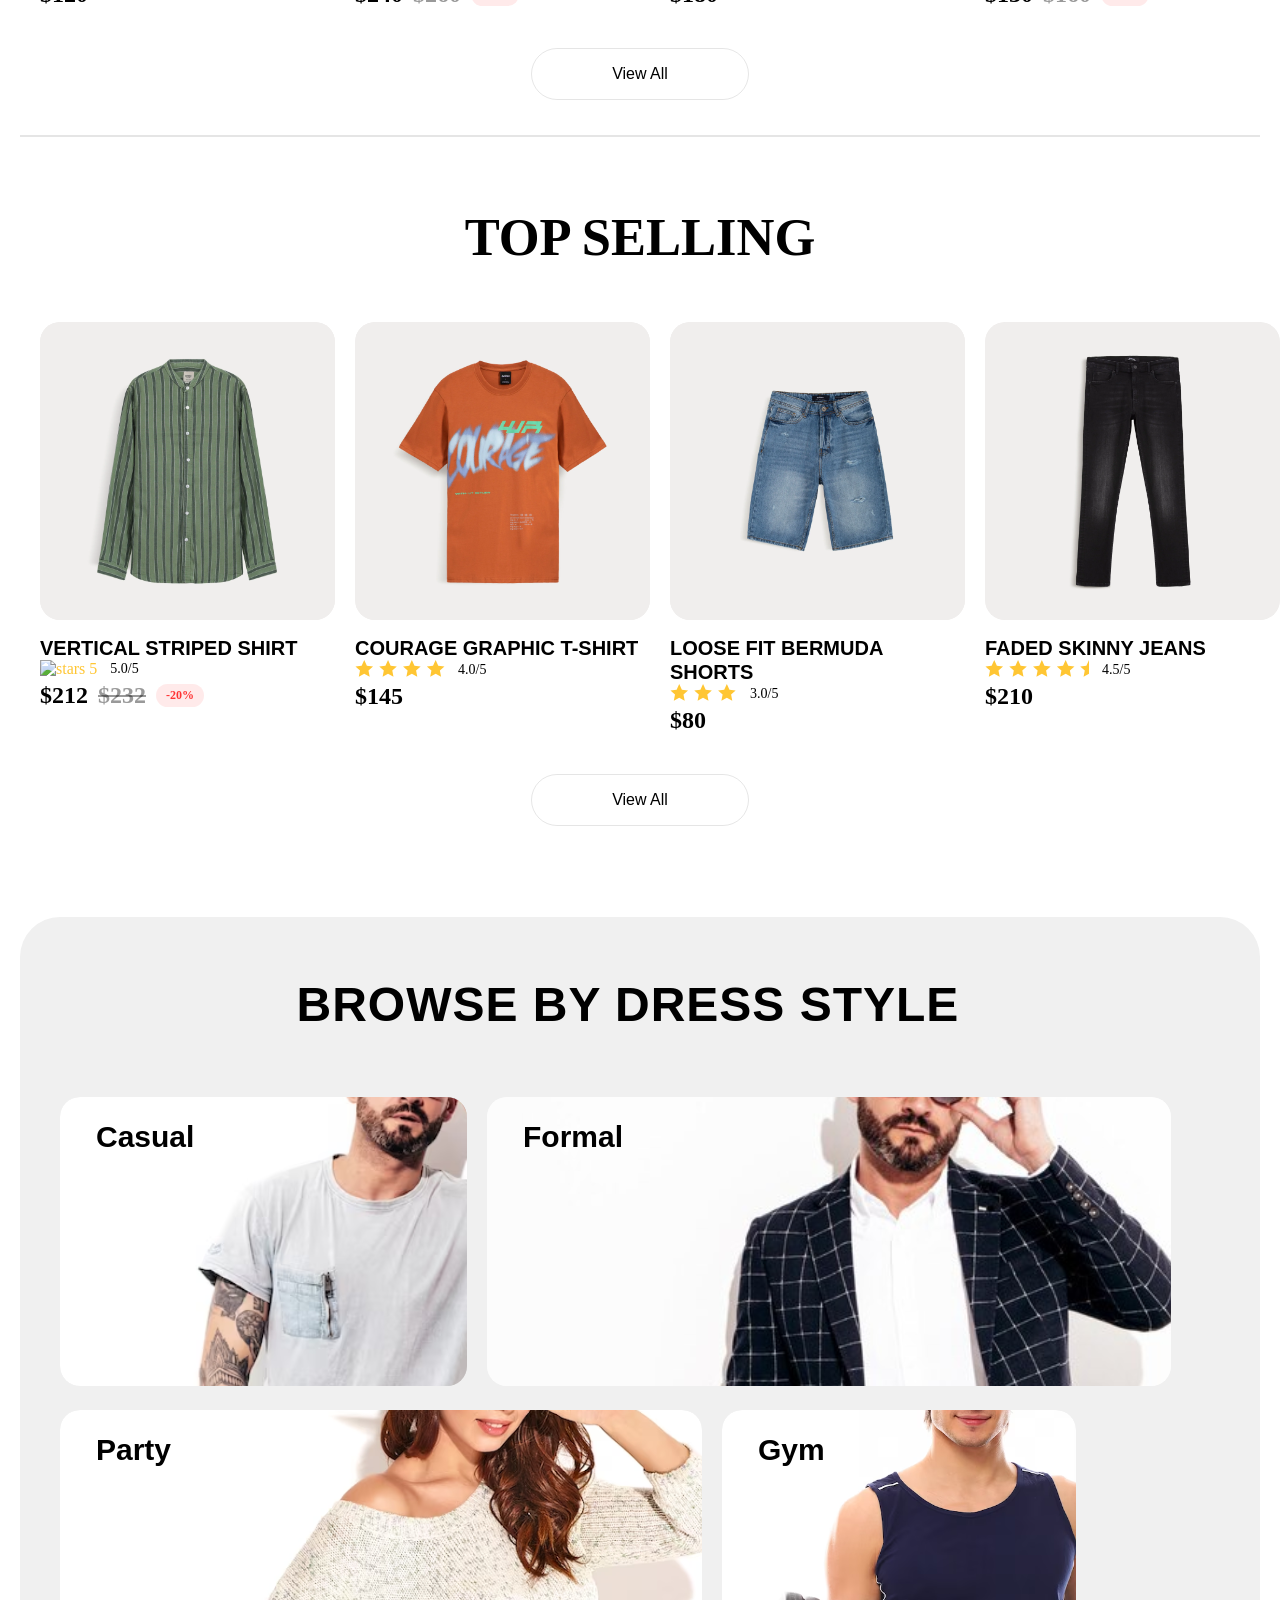
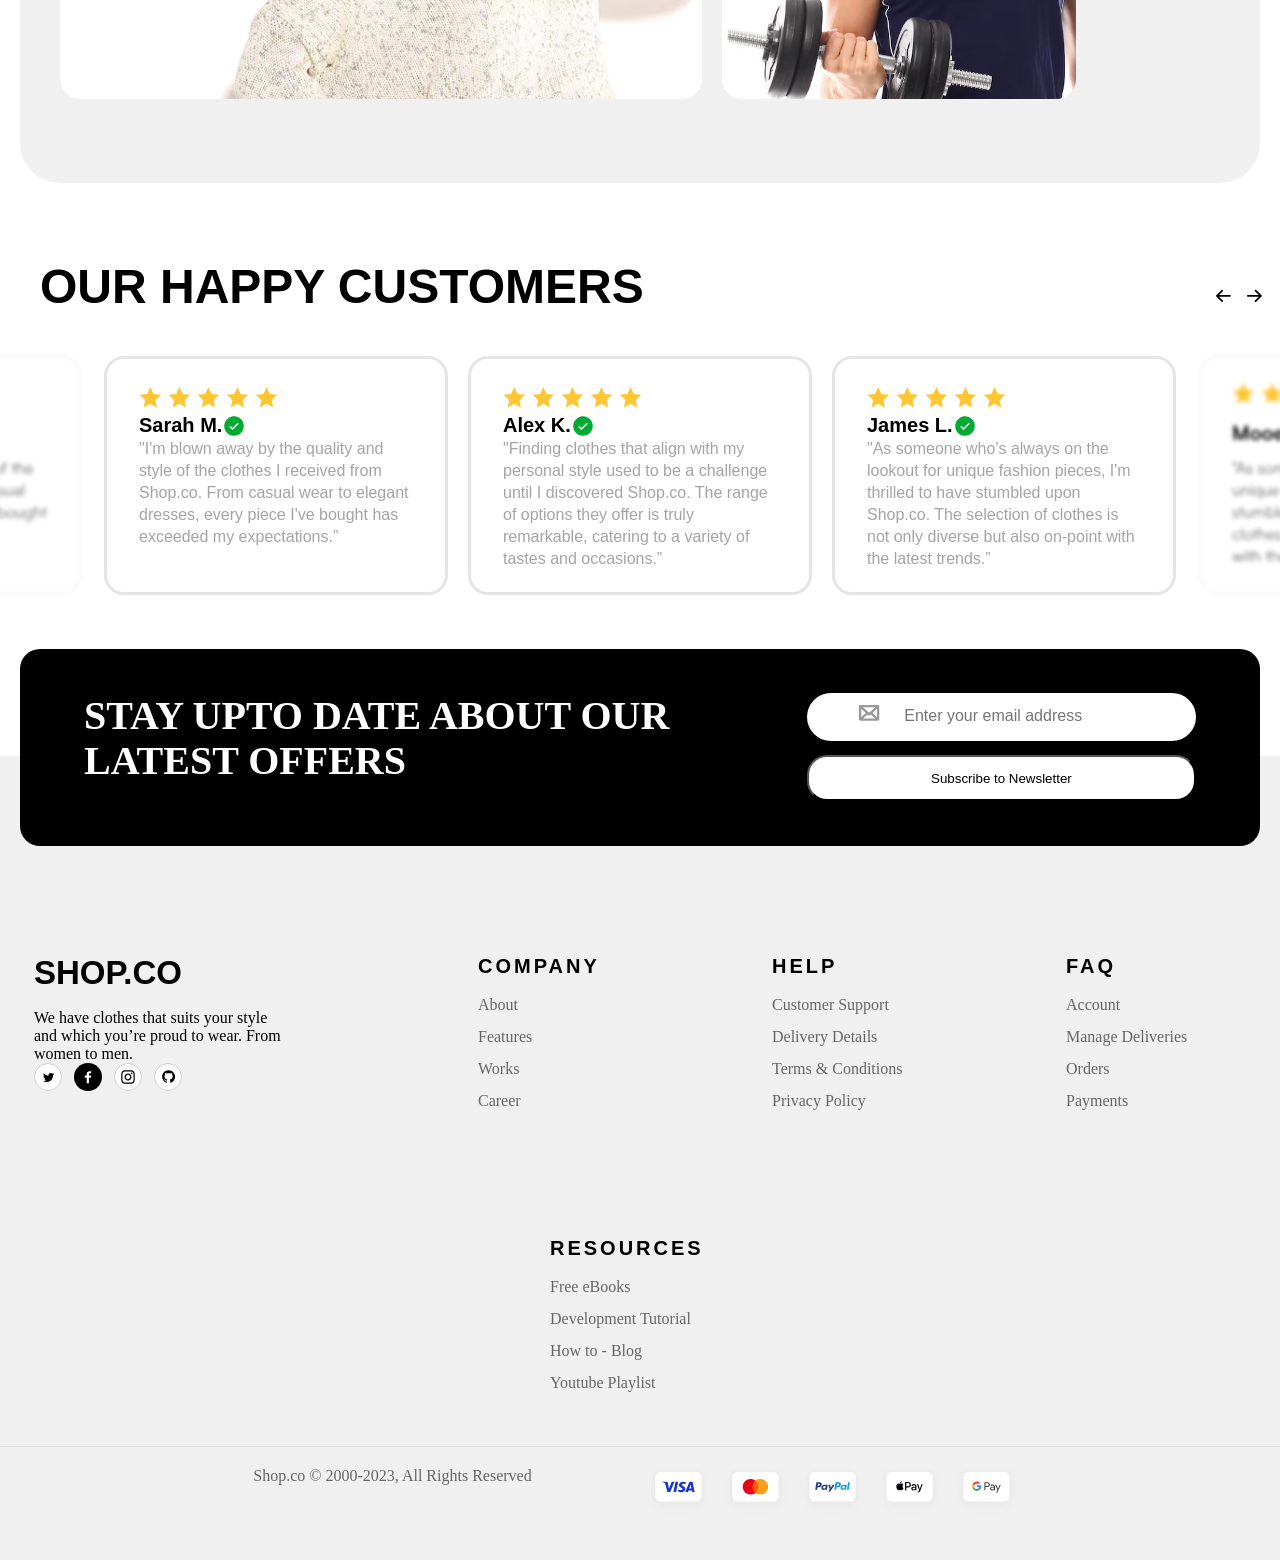
==== commit bf52edc3: "chore: Переименовал названия картинок" ====
--- a/index.html
+++ b/index.html
@@ -1,4 +1,4 @@
-git<!doctype html>
+<!doctype html>
 <html lang="en">
   <head>
     <meta charset="UTF-8" />
@@ -87,12 +87,12 @@
             <h2>200+</h2>
             <p>International Brands</p>
           </div>
-          <img src="./images/Line 10.svg" alt="" />
+          <img src="./images/Line-10.svg" alt="" />
           <div class="hero-static__text">
             <h2>2,000+</h2>
             <p>High-Quality Products</p>
           </div>
-          <img src="./images/Line 10.svg" alt="" />
+          <img src="./images/Line-10.svg" alt="" />
           <div class="hero-static__text">
             <h2>30,000+</h2>
             <p>Happy Customers</p>
@@ -103,9 +103,9 @@
       <section class="section-brends">
         <img src="./images/versace.svg" alt="versace" />
         <img src="./images/Zara.svg" alt="Zara" />
-        <img src="./images/gucci-logo-1 1.svg" alt="gucci-logo" />
+        <img src="./images/gucci-logo.svg" alt="gucci-logo" />
         <img src="./images/prada.svg" alt="prada" />
-        <img src="./images/Calvin Klein.svg" alt="Calvin Klein" />
+        <img src="./images/Calvin.Klein.svg" alt="Calvin.Klein" />
       </section>
       <!--section two-->
       <section class="section-catalog">
@@ -117,7 +117,7 @@
             <!-- card number 1 -->
             <article class="product-card">
               <div class="product__images">
-                <img src="./images.one/black T-shirt.svg" alt="black T-shirt" />
+                <img src="./images.one/black_T-shirt.svg" alt="black T-shirt" />
               </div>
               <div class="product-info">
                 <h3 class="product-title">T-SHIRT WITH TAPE DETAILS</h3>
@@ -136,7 +136,7 @@
             <article class="product-card">
               <div class="product__images">
                 <img
-                  src="./images.one/SKINNY FIT JEANS.svg"
+                  src="./images.one/SKINNY_FIT_JEANS.svg"
                   alt="SKINNY FIT JEANS"
                 />
               </div>
@@ -144,7 +144,7 @@
                 <h3 class="product-title">SKINNY FIT JEANS</h3>
                 <div class="product-rating">
                   <div class="stars">
-                    <img src="./images.one/3.5 stars.svg" alt="stars 3.5" />
+                    <img src="./images.one/3.5_stars.svg" alt="stars 3.5" />
                   </div>
                   <span class="rating-value">3.5/5</span>
                 </div>
@@ -159,8 +159,8 @@
             <article class="product-card">
               <div class="product__images">
                 <img
-                  src="./images.one/CHECKERED SHIRT.svg"
-                  alt="CHECKERED SHIRT"
+                  src="./images.one/CHECKERED-SHIRT.svg"
+                  alt="CHECKERED-SHIRT"
                 />
               </div>
               <div class="product-info">
@@ -180,7 +180,7 @@
             <article class="product-card">
               <div class="product__images">
                 <img
-                  src="./images.one/SLEEVE STRIPED T-SHIRT.svg"
+                  src="./images.one/SLEEVE_STRIPED_T-SHIRT.svg"
                   alt="SLEEVE STRIPED T-SHIRT"
                 />
               </div>
@@ -218,7 +218,7 @@
             <article class="product-card">
               <div class="product__images">
                 <img
-                  src="./images.two/VERTICAL STRIPED SHIRT.svg"
+                  src="./images.two/VERTICAL_STRIPED_SHIRT.svg"
                   alt="VERTICAL STRIPED SHIRT"
                 />
               </div>
@@ -226,7 +226,7 @@
                 <h3 class="product-title">VERTICAL STRIPED SHIRT</h3>
                 <div class="product-rating">
                   <div class="stars">
-                    <img src="./images.two/5 stars.svg" alt="stars 5" />
+                    <img src="./images.two/5-stars.svg" alt="stars 5" />
                   </div>
                   <span class="rating-value">5.0/5</span>
                 </div>
@@ -241,7 +241,7 @@
             <article class="product-card">
               <div class="product__images">
                 <img
-                  src="./images.two/COURAGE GRAPHIC T-SHIRT.svg"
+                  src="./images.two/COURAGE_GRAPHIC_T-SHIRT.svg"
                   alt="COURAGE GRAPHIC T-SHIRT"
                 />
               </div>
@@ -249,7 +249,7 @@
                 <h3 class="product-title">COURAGE GRAPHIC T-SHIRT</h3>
                 <div class="product-rating">
                   <div class="stars">
-                    <img src="./images.two/4 stars.svg" alt="stars 4.0" />
+                    <img src="./images.two/4-stars.svg" alt="stars 4.0" />
                   </div>
                   <span class="rating-value">4.0/5</span>
                 </div>
@@ -262,7 +262,7 @@
             <article class="product-card">
               <div class="product__images">
                 <img
-                  src="./images.two/LOOSE FIT BERMUDA SHORTS.svg"
+                  src="./images.two/LOOSE_FIT_BERMUDA_SHORTS.svg"
                   alt="LOOSE FIT BERMUDA SHORTS"
                 />
               </div>
@@ -270,7 +270,7 @@
                 <h3 class="product-title">LOOSE FIT BERMUDA SHORTS</h3>
                 <div class="product-rating">
                   <div class="stars">
-                    <img src="./images.two/3 stars .svg" alt="stars 3.0" />
+                    <img src="./images.two/3-stars.svg" alt="stars 3.0" />
                   </div>
                   <span class="rating-value">3.0/5</span>
                 </div>
@@ -283,7 +283,7 @@
             <article class="product-card">
               <div class="product__images">
                 <img
-                  src="./images.two/FADED SKINNY JEANS.svg"
+                  src="./images.two/FADED_SKINNY_JEANS.svg"
                   alt="FADED SKINNY JEANS"
                 />
               </div>
@@ -347,13 +347,13 @@
           <div class="reviews-header__btn">
             <button class="reviews-header__btn">
               <img
-                src="./images.section Review/left arrow.svg"
+                src="./images.section Review/left-arrow.svg"
                 alt="left arrow"
               />
             </button>
             <button class="reviews-header__btn">
               <img
-                src="./images.section Review/arrow right.svg"
+                src="./images.section Review/arrow-right.svg"
                 alt="arrow right"
               />
             </button>
@@ -364,11 +364,11 @@
           <img src="./images.section Review/right.svg" alt="" />
 
           <div class="coment">
-            <img src="./images.section Review/5 stars.svg" alt="5 stars" />
+            <img src="./images.section Review/5-stars.svg" alt="5-stars" />
             <div class="check-mark">
               <h3>Sarah M.</h3>
               <img
-                src="./images.section Review/check mark.svg"
+                src="./images.section Review/check_mark.svg"
                 alt="check mark"
               />
             </div>
@@ -380,11 +380,11 @@
           </div>
 
           <div class="coment">
-            <img src="./images.section Review/5 stars.svg" alt="5 stars" />
+            <img src="./images.section Review/5-stars.svg" alt="5-stars" />
             <div class="check-mark">
               <h3>Alex K.</h3>
               <img
-                src="./images.section Review/check mark.svg"
+                src="./images.section Review/check_mark.svg"
                 alt="check mark"
               />
             </div>
@@ -397,11 +397,11 @@
           </div>
 
           <div class="coment">
-            <img src="./images.section Review/5 stars.svg" alt="5 stars" />
+            <img src="./images.section Review/5-stars.svg" alt="5-stars" />
             <div class="check-mark">
               <h3>James L.</h3>
               <img
-                src="./images.section Review/check mark.svg"
+                src="./images.section Review/check_mark.svg"
                 alt="check mark"
               />
             </div>
@@ -478,10 +478,10 @@
         <p>Shop.co © 2000-2023, All Rights Reserved</p>
         <div class="footer__pays">
           <img src="images.footer/VISA.svg" alt="visa" />
-          <img src="images.footer/nomber two.svg" alt="mastercard" />
+          <img src="images.footer/nomber-two.svg" alt="mastercard" />
           <img src="images.footer/PayPal.svg" alt="paypal" />
-          <img src="images.footer/Pay apple.svg" alt="apple pay" />
-          <img src="images.footer/Pay google.svg" alt="google pay" />
+          <img src="images.footer/Pay-apple.svg" alt="apple pay" />
+          <img src="images.footer/Pay-google.svg" alt="google pay" />
         </div>
       </div>
     </footer>
--- a/style.css
+++ b/style.css
@@ -133,7 +133,7 @@
   font-family: "Satoshi", sans-serif;
   width: 100%;
   height: 663px;
-  background-image: url(./images/hero\ boss.png);
+  background-image: url(./images/hero-boss.png);
   padding-left: 170px;
 }
 
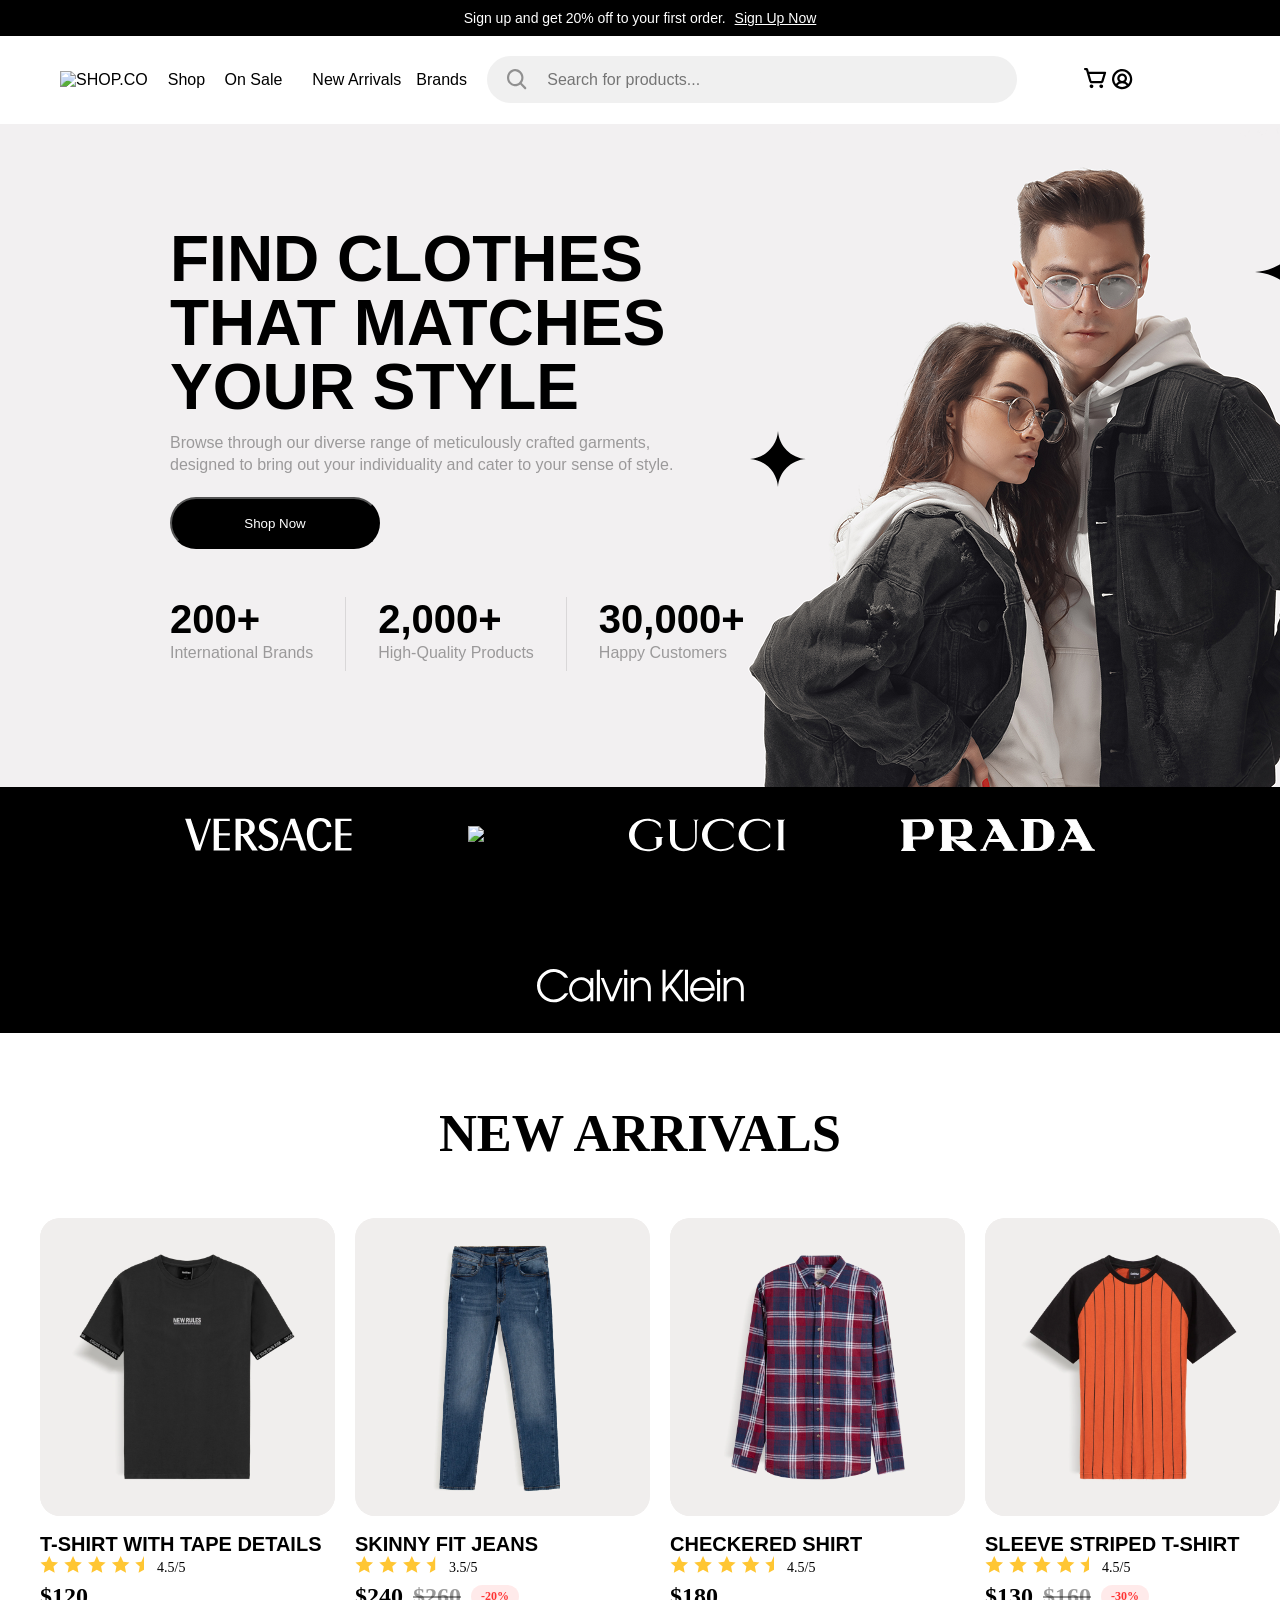
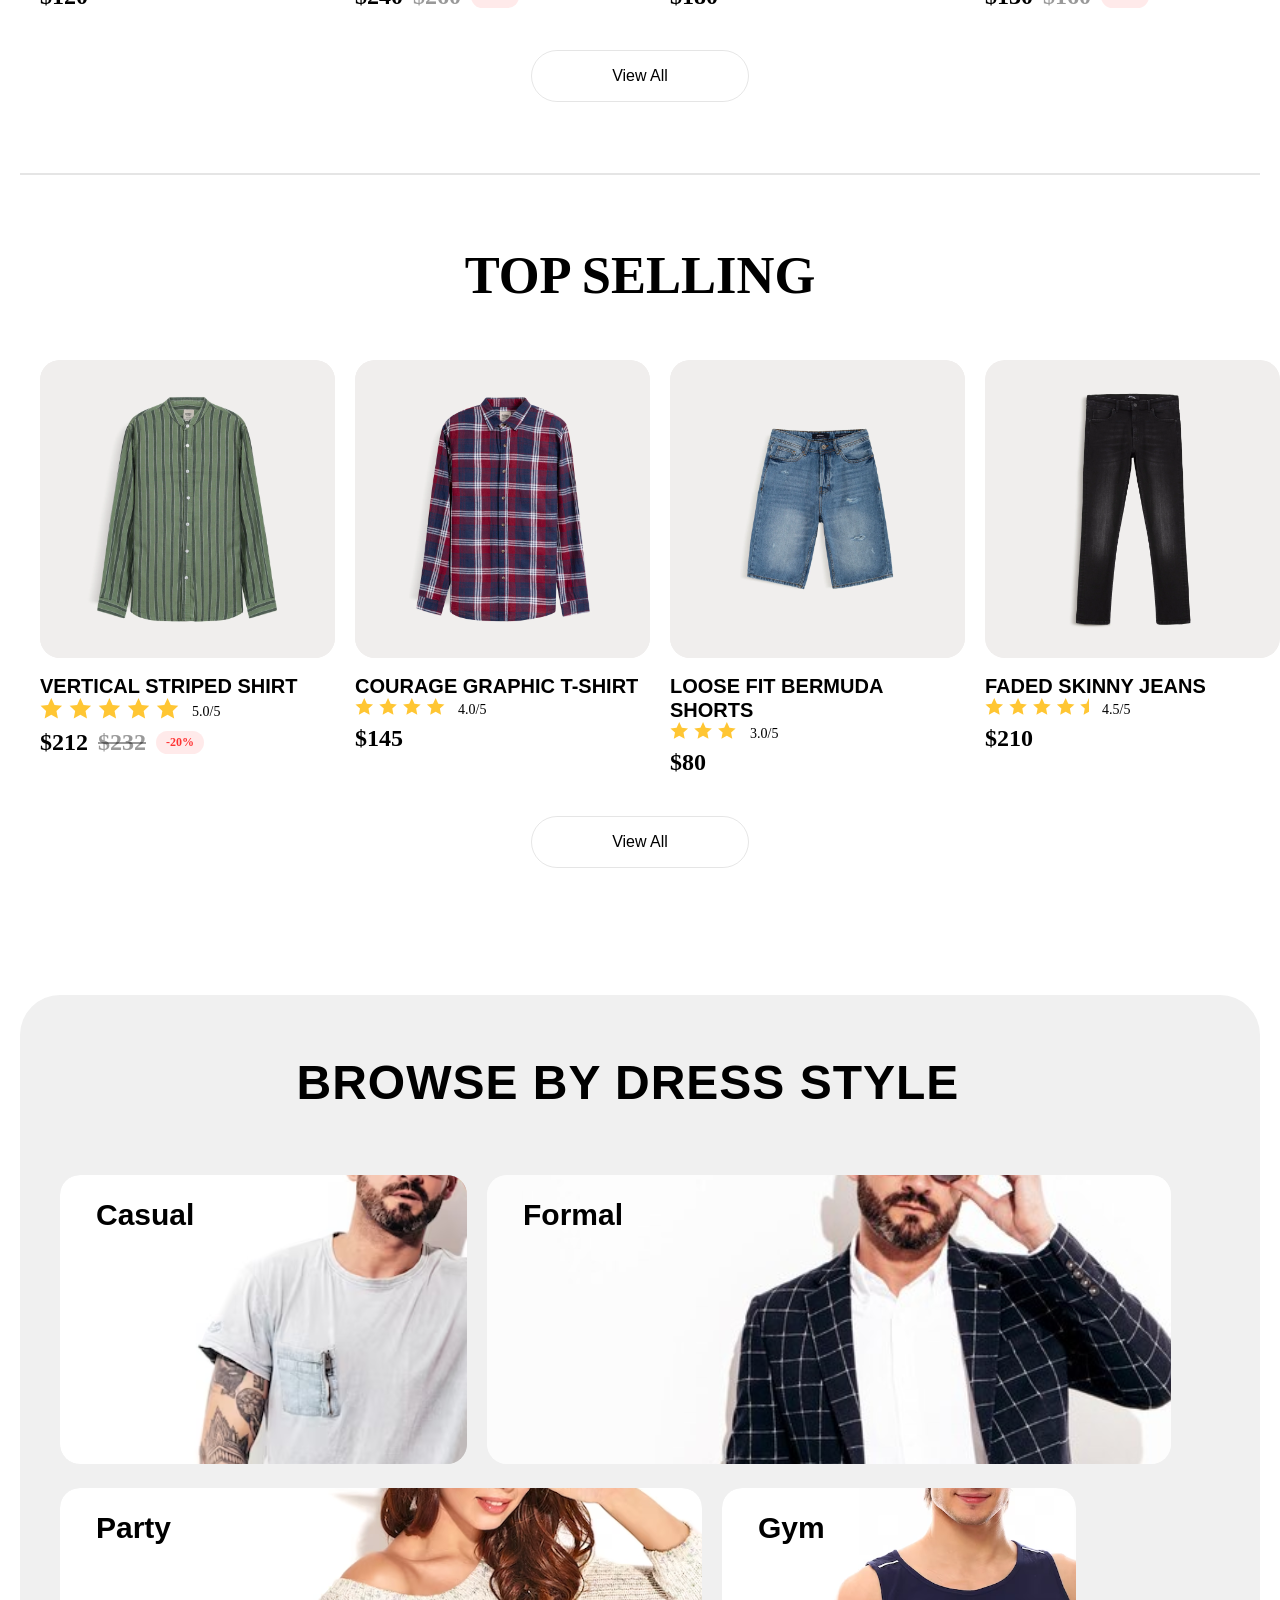
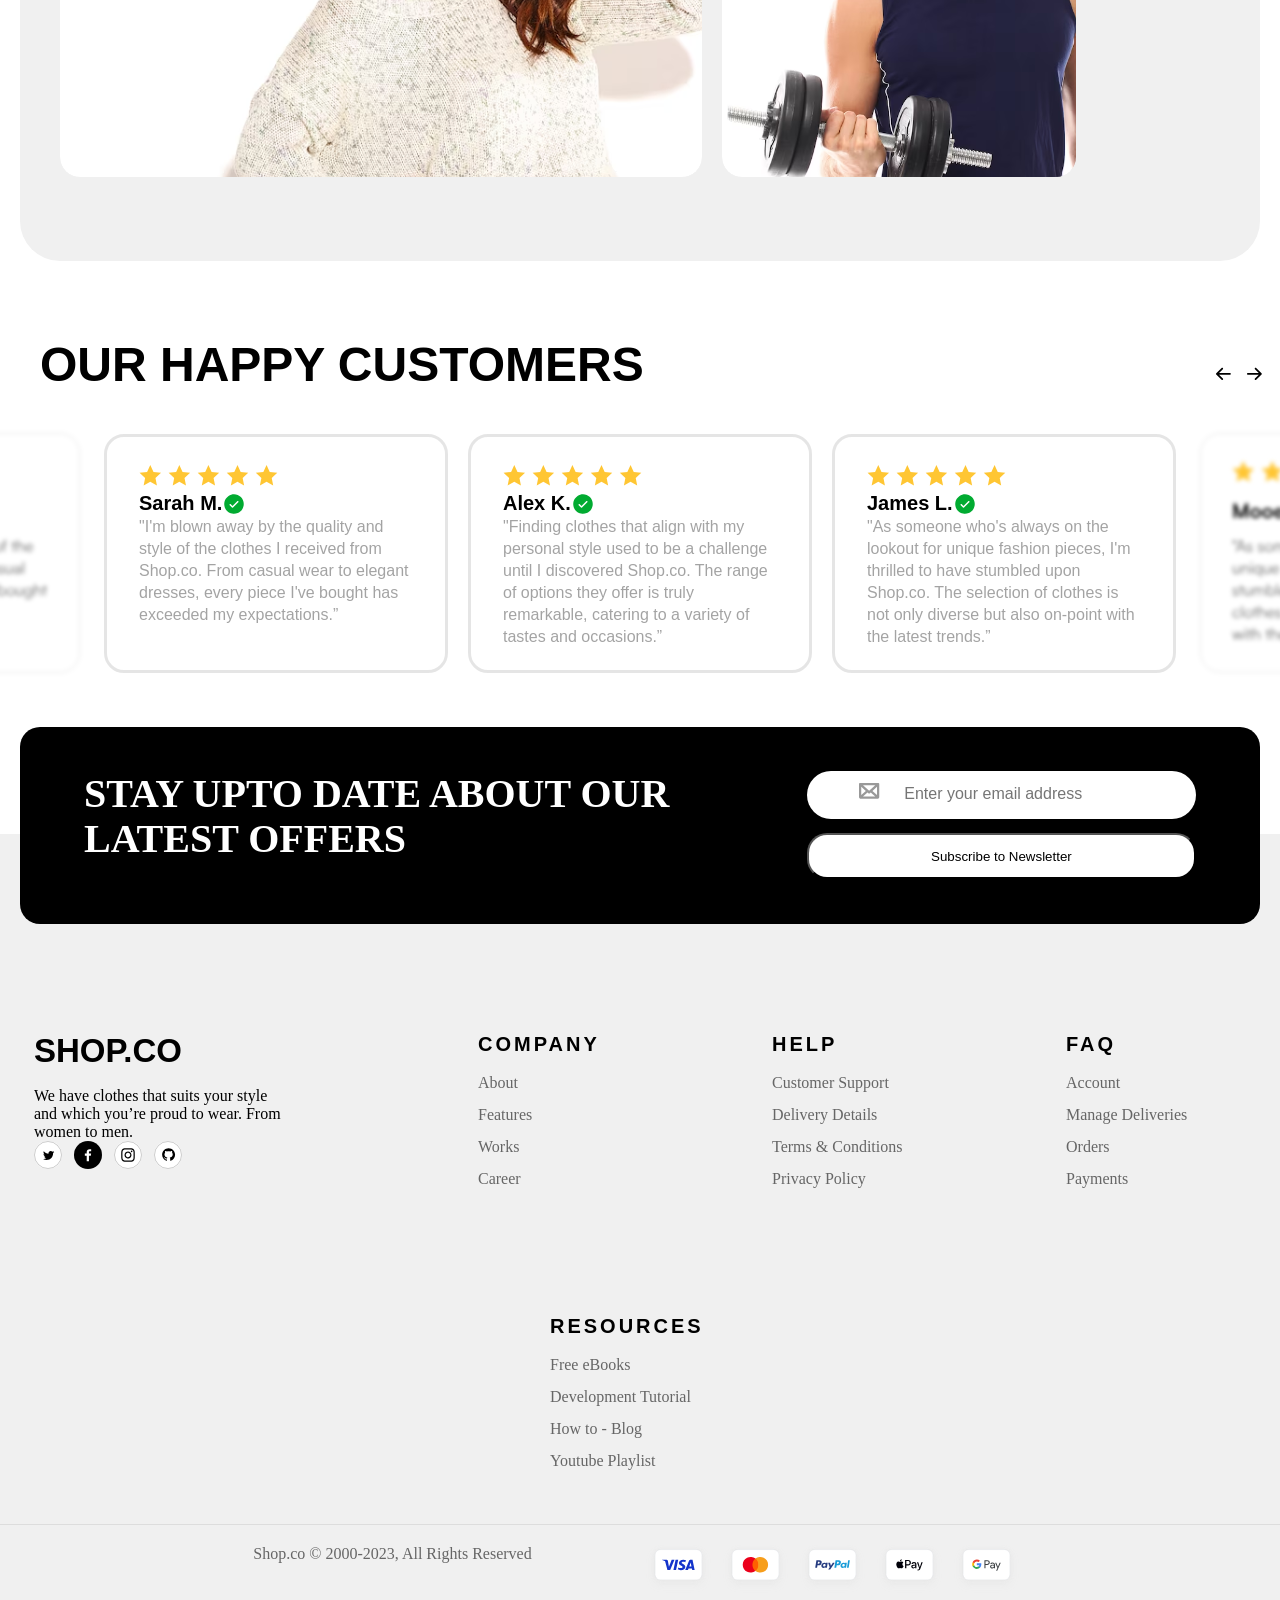
==== commit 368a7c0f: "chore: исправил БЭМ, переименовал IMG" ====
--- a/index.html
+++ b/index.html
@@ -9,6 +9,8 @@
       rel="stylesheet"
     />
     <link rel="stylesheet" href="style.css" />
+    <script src="./User.js"></script>
+    <meta name="viewport" content="width=device-width">
   </head>
 
   <body>
@@ -18,25 +20,24 @@
         Sign up and get 20% off to your first order.
         <a href="#" class="promo-bar__link">Sign Up Now</a>
       </p>
-      <button class="promo-bar__close-btn" aria-label="Close">×</button>
     </div>
     <header class="header">
       <div class="header-container">
         <!-- Logo -->
         <div class="container header__inner">
           <a class="logo" href="#"></a>
-          <img src="images/SHOP.CO.svg" alt="SHOP.CO" />
-        </div>
-        <!-- navigation -->
-        <nav class="navigation">
-          <ul>
+          <img src="images/shop.co.svg" alt="SHOP.CO" />
+        </div>
+        <!-- header__menu -->
+        <nav class="header__menu">
+          <ul class="header__menu-list">
             <li>
-              <a href="./index.html" class="navigation__link">Shop <img src="./images/figni.svg" alt=""/></a>
+              <a href="./index.html" class="header__menu-link">Shop <img src="./images/figni.svg" alt=""/></a>
             </li>
-            <li><a href="./On-sale.html" class="navigation__link">On Sale</a></li>
+            <li><a href="./On-sale.html" class="header__menu-link">On Sale</a></li>
             <li></li>
-            <a href="#" class="navigation__link">New Arrivals</a>
-            <li><a href="#" class="navigation__link">Brands</a></li>
+            <a href="#" class="header__menu-link">New Arrivals</a>
+            <li><a href="#" class="header__menu-link">Brands</a></li>
           </ul>
         </nav>
         <!-- search bar -->
@@ -45,7 +46,7 @@
             <div class="search-bar__img">
               <img src="./images/magnifer.svg" alt="magnifier" />
               <input
-                class="header-input"
+                class="search-bar__input"
                 type="search"
                 placeholder="Search for products..."
               />
@@ -53,7 +54,7 @@
           </form>
         </div>
         <!--The basket and profile icons-->
-        <div class="header__actions-actions">
+        <div class="header__actions actions">
           <a href="#" class="actions__btn actions__btn_cart" aria-label="Cart">
             <img src="./images/case.svg" alt="" />
           </a>
@@ -67,65 +68,68 @@
       </div>
     </header>
     <!-- section onе-->
+     <!--Это пишет влад не ИИ тут должно быть section-->
     <main>
-      <section class="section-hero">
-        <div class="hero__text">
+      <section class="hero">
+        <div class="hero__container">
+        <div class="container__info">
           <h1>FIND CLOTHES THAT MATCHES YOUR STYLE</h1>
           <p>
             Browse through our diverse range of meticulously crafted garments,
             designed to bring out your individuality and cater to your sense of
             style.
           </p>
-          <button href="#" class="Hero-banner_btn">Shop Now</button>
-        </div>
-        <div class="stars">
+          <button href="#" class="hero__btn">Shop Now</button>
+        </div>
+        <div class="container-product-stars--cart">
           <img src="./images/stars.svg" alt="star" class="small_star" />
           <img src="./images/star.svg" alt="star" class="big_star" />
         </div>
-        <div class="hero-static">
-          <div class="hero-static__text">
+        <div class="container-static">
+          <div class="container-static__text">
             <h2>200+</h2>
             <p>International Brands</p>
           </div>
           <img src="./images/Line-10.svg" alt="" />
-          <div class="hero-static__text">
+          <div class="container-static__text">
             <h2>2,000+</h2>
             <p>High-Quality Products</p>
           </div>
-          <img src="./images/Line-10.svg" alt="" />
-          <div class="hero-static__text">
+          <img src="./images/lineTen.svg" alt="" />
+          <div class="container-static__text">
             <h2>30,000+</h2>
             <p>Happy Customers</p>
           </div>
         </div>
+      </div>
       </section>
       <!--independent element-->
-      <section class="section-brends">
+      <section class="brends">
         <img src="./images/versace.svg" alt="versace" />
-        <img src="./images/Zara.svg" alt="Zara" />
-        <img src="./images/gucci-logo.svg" alt="gucci-logo" />
+        <img src="./images/zara.svg" alt="Zara" />
+        <img src="./images/gucciLogo.svg" alt="gucci-logo" />
         <img src="./images/prada.svg" alt="prada" />
-        <img src="./images/Calvin.Klein.svg" alt="Calvin.Klein" />
+        <img src="./images/calvinKlein.svg" alt="Calvin.Klein" />
       </section>
       <!--section two-->
-      <section class="section-catalog">
+      <section class="catalog">
         <div class="section-catalog__container">
-          <div class="section-catalog__h2">
+          <div class="catalog__title">
             <h2>NEW ARRIVALS</h2>
           </div>
-          <div class="products-grid">
+          <div class="container-products">
             <!-- card number 1 -->
-            <article class="product-card">
-              <div class="product__images">
-                <img src="./images.one/black_T-shirt.svg" alt="black T-shirt" />
-              </div>
-              <div class="product-info">
+            <article class="article-product--card">
+              <div class="product__images">
+                <img src="./images/blackT-shirt.svg" alt="black T-shirt" />
+              </div>
+              <div class="container-product--info">
                 <h3 class="product-title">T-SHIRT WITH TAPE DETAILS</h3>
-                <div class="product-rating">
-                  <div class="stars">
-                    <img src="./images.one/stars.svg" alt="stars 4.5" />
-                  </div>
-                  <span class="rating-value">4.5/5</span>
+                <div class="container-product--rating">
+                  <div class="product-stars--cart">
+                    <img src="./images/starsCart.svg" alt="product-stars--cart 4.5" />
+                  </div>
+                  <span class="container-rating">4.5/5</span>
                 </div>
                 <div class="product-price">
                   <span class="current-price">$120</span>
@@ -133,20 +137,20 @@
               </div>
             </article>
             <!-- card number 2 -->
-            <article class="product-card">
-              <div class="product__images">
-                <img
-                  src="./images.one/SKINNY_FIT_JEANS.svg"
+            <article class="article-product--card">
+              <div class="product__images">
+                <img
+                  src="./images/skinnyFitJeans.svg"
                   alt="SKINNY FIT JEANS"
                 />
               </div>
-              <div class="product-info">
+              <div class="container-product--info">
                 <h3 class="product-title">SKINNY FIT JEANS</h3>
-                <div class="product-rating">
-                  <div class="stars">
-                    <img src="./images.one/3.5_stars.svg" alt="stars 3.5" />
-                  </div>
-                  <span class="rating-value">3.5/5</span>
+                <div class="container-product--rating">
+                  <div class="product-stars--cart">
+                    <img src="./images/3.5Stars.svg" alt="product-stars--cart 3.5" />
+                  </div>
+                  <span class="container-rating">3.5/5</span>
                 </div>
                 <div class="product-price">
                   <span class="current-price">$240</span>
@@ -156,20 +160,20 @@
               </div>
             </article>
             <!-- card number 3 -->
-            <article class="product-card">
-              <div class="product__images">
-                <img
-                  src="./images.one/CHECKERED-SHIRT.svg"
+            <article class="article-product--card">
+              <div class="product__images">
+                <img
+                  src="./images/checkeredShirt.svg"
                   alt="CHECKERED-SHIRT"
                 />
               </div>
-              <div class="product-info">
+              <div class="container-product--info">
                 <h3 class="product-title">CHECKERED SHIRT</h3>
-                <div class="product-rating">
-                  <div class="stars">
-                    <img src="./images.one/stars.svg" alt="stars 4.5" />
-                  </div>
-                  <span class="rating-value">4.5/5</span>
+                <div class="container-product--rating">
+                  <div class="product-stars--cart">
+                    <img src="./images/starsCart.svg" alt="product-stars--cart 4.5" />
+                  </div>
+                  <span class="container-rating">4.5/5</span>
                 </div>
                 <div class="product-price">
                   <span class="current-price">$180</span>
@@ -177,20 +181,20 @@
               </div>
             </article>
             <!-- card number 4 -->
-            <article class="product-card">
-              <div class="product__images">
-                <img
-                  src="./images.one/SLEEVE_STRIPED_T-SHIRT.svg"
+            <article class="article-product--card">
+              <div class="product__images">
+                <img
+                  src="./images/sleeveStripedT-shirt.svg"
                   alt="SLEEVE STRIPED T-SHIRT"
                 />
               </div>
-              <div class="product-info">
+              <div class="container-product--info">
                 <h3 class="product-title">SLEEVE STRIPED T-SHIRT</h3>
-                <div class="product-rating">
-                  <div class="stars">
-                    <img src="./images.one/stars.svg" alt="stars 4.5" />
-                  </div>
-                  <span class="rating-value">4.5/5</span>
+                <div class="container-product--rating">
+                  <div class="product-stars--cart">
+                    <img src="./images/starsCart.svg" alt="product-stars--cart 4.5" />
+                  </div>
+                  <span class="container-rating">4.5/5</span>
                 </div>
                 <div class="product-price">
                   <span class="current-price">$130</span>
@@ -208,27 +212,27 @@
       <!-- hr -->
       <hr class="line" />
       <!--section three-->
-      <section class="section-catalog">
+      <section class="catalog">
         <div class="section-catalog__container">
-          <div class="section-catalog__h2">
+          <div class="catalog__title">
             <h2>TOP SELLING</h2>
           </div>
-          <div class="products-grid">
+          <div class="container-products">
             <!-- card number 1 -->
-            <article class="product-card">
-              <div class="product__images">
-                <img
-                  src="./images.two/VERTICAL_STRIPED_SHIRT.svg"
+            <article class="article-product--card">
+              <div class="product__images">
+                <img
+                  src="./images/verticalStripedShirt.svg"
                   alt="VERTICAL STRIPED SHIRT"
                 />
               </div>
-              <div class="product-info">
+              <div class="container-product--info">
                 <h3 class="product-title">VERTICAL STRIPED SHIRT</h3>
-                <div class="product-rating">
-                  <div class="stars">
-                    <img src="./images.two/5-stars.svg" alt="stars 5" />
-                  </div>
-                  <span class="rating-value">5.0/5</span>
+                <div class="container-product--rating">
+                  <div class="product-stars--cart">
+                    <img src="./images/fiveStars.svg" alt="product-stars--cart 5" />
+                  </div>
+                  <span class="container-rating">5.0/5</span>
                 </div>
                 <div class="product-price">
                   <span class="current-price">$212</span>
@@ -238,20 +242,20 @@
               </div>
             </article>
             <!-- card number 2 -->
-            <article class="product-card">
-              <div class="product__images">
-                <img
-                  src="./images.two/COURAGE_GRAPHIC_T-SHIRT.svg"
+            <article class="article-product--card">
+              <div class="product__images">
+                <img
+                  src="./images/checkeredShirt.svg"
                   alt="COURAGE GRAPHIC T-SHIRT"
                 />
               </div>
-              <div class="product-info">
+              <div class="container-product--info">
                 <h3 class="product-title">COURAGE GRAPHIC T-SHIRT</h3>
-                <div class="product-rating">
-                  <div class="stars">
-                    <img src="./images.two/4-stars.svg" alt="stars 4.0" />
-                  </div>
-                  <span class="rating-value">4.0/5</span>
+                <div class="container-product--rating">
+                  <div class="product-stars--cart">
+                    <img src="./images/fourStars.svg" alt="product-stars--cart 4.0" />
+                  </div>
+                  <span class="container-rating">4.0/5</span>
                 </div>
                 <div class="product-price">
                   <span class="current-price">$145</span>
@@ -259,20 +263,20 @@
               </div>
             </article>
             <!-- card number 3 -->
-            <article class="product-card">
-              <div class="product__images">
-                <img
-                  src="./images.two/LOOSE_FIT_BERMUDA_SHORTS.svg"
+            <article class="article-product--card">
+              <div class="product__images">
+                <img
+                  src="./images/looseFitBermudaShorts.svg"
                   alt="LOOSE FIT BERMUDA SHORTS"
                 />
               </div>
-              <div class="product-info">
+              <div class="container-product--info">
                 <h3 class="product-title">LOOSE FIT BERMUDA SHORTS</h3>
-                <div class="product-rating">
-                  <div class="stars">
-                    <img src="./images.two/3-stars.svg" alt="stars 3.0" />
-                  </div>
-                  <span class="rating-value">3.0/5</span>
+                <div class="container-product--rating">
+                  <div class="product-stars--cart">
+                    <img src="./images/threeStars.svg" alt="product-stars--cart 3.0" />
+                  </div>
+                  <span class="container-rating">3.0/5</span>
                 </div>
                 <div class="product-price">
                   <span class="current-price">$80</span>
@@ -280,20 +284,20 @@
               </div>
             </article>
             <!-- card number four -->
-            <article class="product-card">
-              <div class="product__images">
-                <img
-                  src="./images.two/FADED_SKINNY_JEANS.svg"
+            <article class="article-product--card">
+              <div class="product__images">
+                <img
+                  src="./images/fadedSkinnyJeans.svg"
                   alt="FADED SKINNY JEANS"
                 />
               </div>
-              <div class="product-info">
+              <div class="container-product--info">
                 <h3 class="product-title">FADED SKINNY JEANS</h3>
-                <div class="product-rating">
-                  <div class="stars">
-                    <img src="./images.one/stars.svg" alt="stars 4.5" />
-                  </div>
-                  <span class="rating-value">4.5/5</span>
+                <div class="container-product--rating">
+                  <div class="product-stars--cart">
+                    <img src="./images/starsCart.svg" alt="product-stars--cart 4.5" />
+                  </div>
+                  <span class="container-rating">4.5/5</span>
                 </div>
                 <div class="product-price">
                   <span class="current-price">$210</span>
@@ -307,68 +311,68 @@
         </div>
       </section>
       <!-- section four -->
-      <section class="section-dress_style">
-        <div class="section-dress_style__container">
-          <div class="section-dress_style__h2">
+      <section class="dress_style">
+        <div class="dress_style__container">
+          <div class="dress_style__title">
             <h2>BROWSE BY DRESS STYLE</h2>
           </div>
-          <div class="section-dress__grid">
+          <div class="dress-style--cart">
             <!-- card number 1 -->
-            <div class="Casual-Formal">
-              <div class="style-cart__Casual">
+            <div class="container-casual_formal">
+              <div class="style-cart__casual">
                 <h3 class="style-name">Casual</h3>
-                <img src="./images.section4/Casual.svg" alt="Casual" />
+                <img src="./images/casual.svg" alt="Casual" />
               </div>
               <!-- card number 2 -->
-              <div class="style-cart__Formal">
+              <div class="style-cart__formal">
                 <h3 class="style-name">Formal</h3>
-                <img src="./images.section4/Formal.svg" alt="Formal" />
+                <img src="./images/formal.svg" alt="Formal" />
               </div>
             </div>
             <!-- card number 3 -->
-            <div class="Party-Gym">
-              <div class="style-cart__Party">
+            <div class="container-party_gym">
+              <div class="style-cart__party">
                 <h3 class="style-name">Party</h3>
-                <img src="./images.section4/Party.svg" alt="Party" />
+                <img src="./images/party.svg" alt="Party" />
               </div>
               <!-- card number 4 -->
-              <div class="style-cart__Gym">
+              <div class="style-cart__gym">
                 <h3 class="style-name">Gym</h3>
-                <img src="./images.section4/Gym.svg" alt="Gym" />
+                <img src="./images/gym.svg" alt="Gym" />
               </div>
             </div>
           </div>
         </div>
       </section>
       <!-- now section-->
-      <section class="reviews-section">
+      <section class="reviews">
         <div class="reviews-header">
           <h2>OUR HAPPY CUSTOMERS</h2>
           <div class="reviews-header__btn">
             <button class="reviews-header__btn">
               <img
-                src="./images.section Review/left-arrow.svg"
+                src="./images/leftArrow.svg"
                 alt="left arrow"
               />
             </button>
             <button class="reviews-header__btn">
               <img
-                src="./images.section Review/arrow-right.svg"
+                src="./images/arrow-right.svg"
                 alt="arrow right"
               />
             </button>
           </div>
         </div>
-        <!--main coment-->
+        <!--main reviews-main__info-->
         <div class="reviews-main">
-          <img src="./images.section Review/right.svg" alt="" />
+          <img src="./images/right.svg" alt="" />
 
-          <div class="coment">
-            <img src="./images.section Review/5-stars.svg" alt="5-stars" />
-            <div class="check-mark">
+          <div class="reviews-main__info">
+            <img src="./images/fiveStars.svg" alt="5-product-stars--cart" />
+            <div class="reviews-main__author">
               <h3>Sarah M.</h3>
               <img
-                src="./images.section Review/check_mark.svg"
+                src="./images/checkMark.svg"
                 alt="check mark"
               />
             </div>
@@ -379,12 +383,12 @@
             </p>
           </div>
 
-          <div class="coment">
-            <img src="./images.section Review/5-stars.svg" alt="5-stars" />
-            <div class="check-mark">
+          <div class="reviews-main__info">
+            <img src="./images/fiveStars.svg" alt="5-product-stars--cart" />
+            <div class="reviews-main__author">
               <h3>Alex K.</h3>
               <img
-                src="./images.section Review/check_mark.svg"
+                src="./images/checkMark.svg"
                 alt="check mark"
               />
             </div>
@@ -396,12 +400,12 @@
             </p>
           </div>
 
-          <div class="coment">
-            <img src="./images.section Review/5-stars.svg" alt="5-stars" />
-            <div class="check-mark">
+          <div class="reviews-main__info">
+            <img src="./images/fiveStars.svg" alt="5-product-stars--cart" />
+            <div class="reviews-main__author">
               <h3>James L.</h3>
               <img
-                src="./images.section Review/check_mark.svg"
+                src="./images/checkMark.svg"
                 alt="check mark"
               />
             </div>
@@ -413,16 +417,16 @@
             </p>
           </div>
 
-          <img src="./images.section Review/left.svg" alt="" />
+          <img src="./images/left.svg" alt="" />
         </div>
       </section>
     </main>
     <!--black-element-->
-    <section class="subscribe wrap">
+    <section class="subscribe">
       <h2 class="subscribe__title">STAY UPTO DATE ABOUT OUR LATEST OFFERS</h2>
-      <form class="subscribe__form" action="#">
-        <div class="subscribe__field">
-          <img src="images.section Review/Email.svg" alt="" />
+      <form class="subscribe-form" action="#">
+        <div class="subscribe-text">
+          <img src="./images/email.svg" alt="" />
           <input type="email" placeholder="Enter your email address" />
         </div>
         <button type="button">Subscribe to Newsletter</button>
@@ -439,10 +443,10 @@
             wear. From women to men.
           </p>
           <div class="footer__social">
-            <img src="images.footer/tviter.svg" alt="twitter" />
-            <img src="images.footer/fasbook.svg" alt="facebook" />
-            <img src="images.footer/instogram.svg" alt="instagram" />
-            <img src="images.footer/gitnab.svg" alt="github" />
+            <img src="./images/tviter.svg" alt="twitter" />
+            <img src="./images/fasbook.svg" alt="facebook" />
+            <img src="./images/instogram.svg" alt="instagram" />
+            <img src="./images/gitnab.svg" alt="github" />
           </div>
         </div>
         <div class="footer__col">
@@ -477,11 +481,11 @@
       <div class="footer__bottom wrap">
         <p>Shop.co © 2000-2023, All Rights Reserved</p>
         <div class="footer__pays">
-          <img src="images.footer/VISA.svg" alt="visa" />
-          <img src="images.footer/nomber-two.svg" alt="mastercard" />
-          <img src="images.footer/PayPal.svg" alt="paypal" />
-          <img src="images.footer/Pay-apple.svg" alt="apple pay" />
-          <img src="images.footer/Pay-google.svg" alt="google pay" />
+          <img src="./images/visa.svg" alt="visa" />
+          <img src="./images/numberTwo.svg" alt="mastercard" />
+          <img src="./images/payPal.svg" alt="paypal" />
+          <img src="./images/payApple.svg" alt="apple pay" />
+          <img src="./images/payGoogle.svg" alt="google pay" />
         </div>
       </div>
     </footer>
--- a/style.css
+++ b/style.css
@@ -46,16 +46,7 @@
   text-decoration: underline;
   margin-left: 5px;
 }
-.promo-bar__close-btn {
-  position: absolute;
-  right: 40px;
-  border: none;
-  background: none;
-  color: #fff;
-  font-size: 18px;
-  cursor: pointer;
-  translate: Y (-50px);
-}
+
 /* Hat */
 .header {
   padding: 20px 40px;
@@ -119,7 +110,7 @@
   font-size: 16px;
 }
 
-.header__actions-actions {
+.header__actions actions {
   background-color: #fff;
   width: 68px;
   height: 24px;
@@ -129,11 +120,11 @@
 }
 
 /* 1 Page hero*/
-.section-hero {
+.hero {
   font-family: "Satoshi", sans-serif;
   width: 100%;
   height: 663px;
-  background-image: url(./images/hero-boss.png);
+  background-image: url(./images/hero.png);
   padding-left: 170px;
 }
 
@@ -147,14 +138,13 @@
   top: 220px;
   left: 1255px;
 }
-.hero__text {
+.container__info {
   display: flex;
   flex-direction: column;
   gap: 32px;
   padding-top: 103px;
-  
-}
-.hero__text p {
+}
+.container__info p {
   width: 545px;
   height: 33px;
   font-size: 16px;
@@ -163,7 +153,7 @@
   opacity: 60%;
   line-height: 22px;
 }
-.hero__text h1 {
+.container__info h1 {
   width: 577px;
   height: 173px;
   font-weight: 700;
@@ -171,7 +161,7 @@
   line-height: 64px;
   color: #000000;
 }
-.hero__text button {
+.container__info button {
   width: 210px;
   height: 52px;
   border-radius: 62px;
@@ -183,16 +173,16 @@
   font-weight: 500;
   cursor: pointer;
 }
-.hero-static {
+.container-static {
   gap: 32px;
   padding-top: 48px;
   display: flex;
 }
-.hero-static h2 {
+.container-static h2 {
   font-weight: 700;
   font-size: 40px;
 }
-.hero-static p {
+.container-static p {
   font-weight: 400;
   font-size: 16px;
   line-height: 22px;
@@ -200,7 +190,7 @@
   opacity: 60%;
 }
 /*independent element*/
-.section-brends {
+.brends {
   background: #000;
   display: flex;
   align-items: center;
@@ -210,7 +200,7 @@
   justify-content: center;
 }
 /*section two*/
-.section-catalog {
+.catalog {
   margin: 0 auto;
   width: 1260px;
   height: 700px;
@@ -227,7 +217,7 @@
   height: 298px;
 }
 /* section two */
-.section-catalog__h2 {
+.catalog__title {
   padding-bottom: 55px;
   display: flex;
   justify-content: center;
@@ -239,7 +229,7 @@
   margin: 0 auto;
   padding: 0 20px;
 }
-.section-catalog {
+.catalog {
   padding: 70px 0;
 }
 .section-title {
@@ -250,18 +240,18 @@
   margin-bottom: 55px;
   letter-spacing: 1px;
 }
-.product-card {
+.article-product--card {
   display: flex;
   flex-direction: column;
   cursor: pointer;
   transition: transform 0.2s ease;
 }
 
-.product-card:hover {
+.article-product--card:hover {
   transform: translateY(-5px);
 }
 
-.products-grid {
+.container-products {
   display: grid;
   grid-template-columns: repeat(4, 1fr);
   gap: 20px;
@@ -293,21 +283,21 @@
   font-width: 700px;
   line-height: 1.2;
 }
-.product-rating {
+.container-product--rating {
   display: flex;
   align-items: center;
   gap: 13px;
 }
-.stars {
+.container-product-stars--cart {
   display: flex;
   gap: 4px;
   color: #ffc633;
 }
-.stars svg {
+.container-product-stars--cart svg {
   width: 18px;
   height: 18px;
 }
-.rating-value {
+.container-rating {
   font-size: 14px;
   font-weight: 400;
   color: #000000;
@@ -362,11 +352,11 @@
   margin: 0 auto;
 }
 /* section four */
-.section-dress_style {
+.dress_style {
   font-family: "Satoshi", sans-serif;
   padding-top: 80px;
 }
-.section-dress_style__container {
+.dress_style__container {
   width: 100%;
   max-width: 1240px;
   height: 866px;
@@ -375,7 +365,7 @@
   margin: 0 auto;
   padding: 60px 40px;
 }
-.section-dress_style__h2 {
+.dress_style__title {
   padding-bottom: 120px;
   margin: 0 auto;
   width: 687px;
@@ -385,22 +375,22 @@
   letter-spacing: 1px;
   color: #000;
 }
-.section-dress__grid {
+.dress-style--cart {
   width: 1111px;
   display: grid;
   grid-template-columns: repeat(1, 1fr);
   gap: 20px;
 }
 
-.Casual-Formal {
+.container-casual_formal {
   display: flex;
   gap: 20px;
 }
-.Party-Gym {
+.container-party_gym {
   display: flex;
   gap: 20px;
 }
-.section-dress_style img {
+.dress_style img {
   border-radius: 20px;
   height: 289px;
   background-color: #e0e0e0;
@@ -408,7 +398,7 @@
   transition: transform 0.3s ease;
   overflow: hidden;
 }
-.style-cart__Formal img {
+.style-cart__formal img {
   position: absolute;
   background-image: url(./images.section4/Formal.svg);
 }
@@ -423,7 +413,7 @@
   z-index: 1;
 }
 /* section reviews*/
-.reviews-section {
+.reviews {
   width: 100%;
   overflow: hidden;
   position: relative;
@@ -471,7 +461,7 @@
 }
 
 /* Reviews- section*/
-.reviews-section {
+.reviews {
   width: 100%;
   height: 100%;
   font-family: "Satoshi", sans-serif;
@@ -510,7 +500,7 @@
   justify-content: space-between;
   align-items: center;
 }
-.coment {
+.reviews-main__info {
   width: 400px;
   height: 239px;
   border: solid #0000001a;
@@ -519,19 +509,19 @@
   gap: 15px;
 }
 
-.coment p {
+.reviews-main__info p {
   font-size: 16px;
   font-weight: 400;
   line-height: 22px;
   color: #00000099;
   opacity: 60%;
 }
-.coment h3 {
+.reviews-main__info h3 {
   font-weight: 700;
   font-size: 20px;
   line-height: 22px;
 }
-.check-mark {
+.reviews-main__author {
   display: flex;
 }
 /* Black element */
@@ -552,19 +542,19 @@
   font-size: 40px;
   line-height: 45px;
 }
-.subscribe__form {
+.subscribe-form {
   width: 35%;
   height: 109px;
   font-family: "Satoshi", sans-serif;
 }
-.subscribe__field {
+.subscribe-text {
   background: #fff;
   border-radius: 62px;
   height: 48px;
   margin-bottom: 14px;
   padding: 12px 10px 14px 52px;
 }
-.subscribe__form button {
+.subscribe-form button {
   width: 100%;
   height: 46px;
   border-radius: 20px;
@@ -898,3 +888,6 @@
 .card__rate span {
   padding-left: 4px;
 }
+@media(max-width:440px){
+  
+}
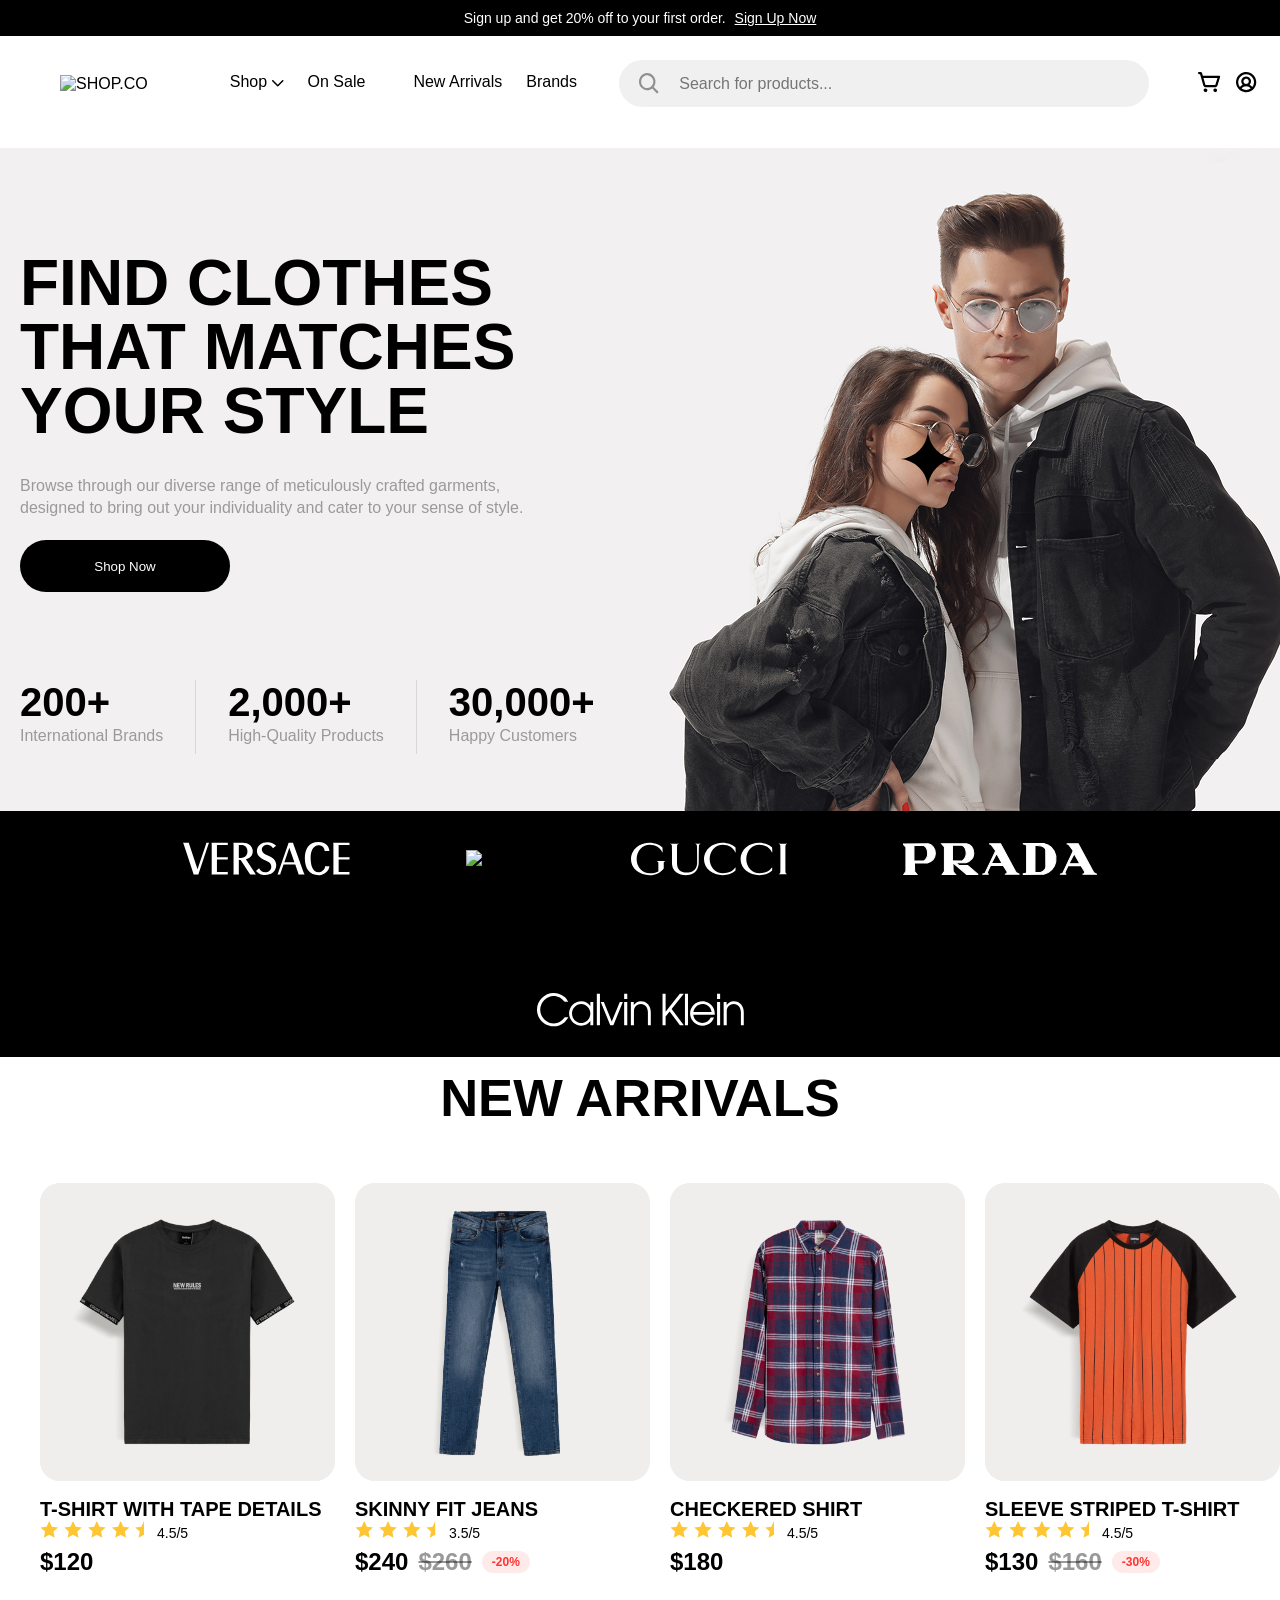
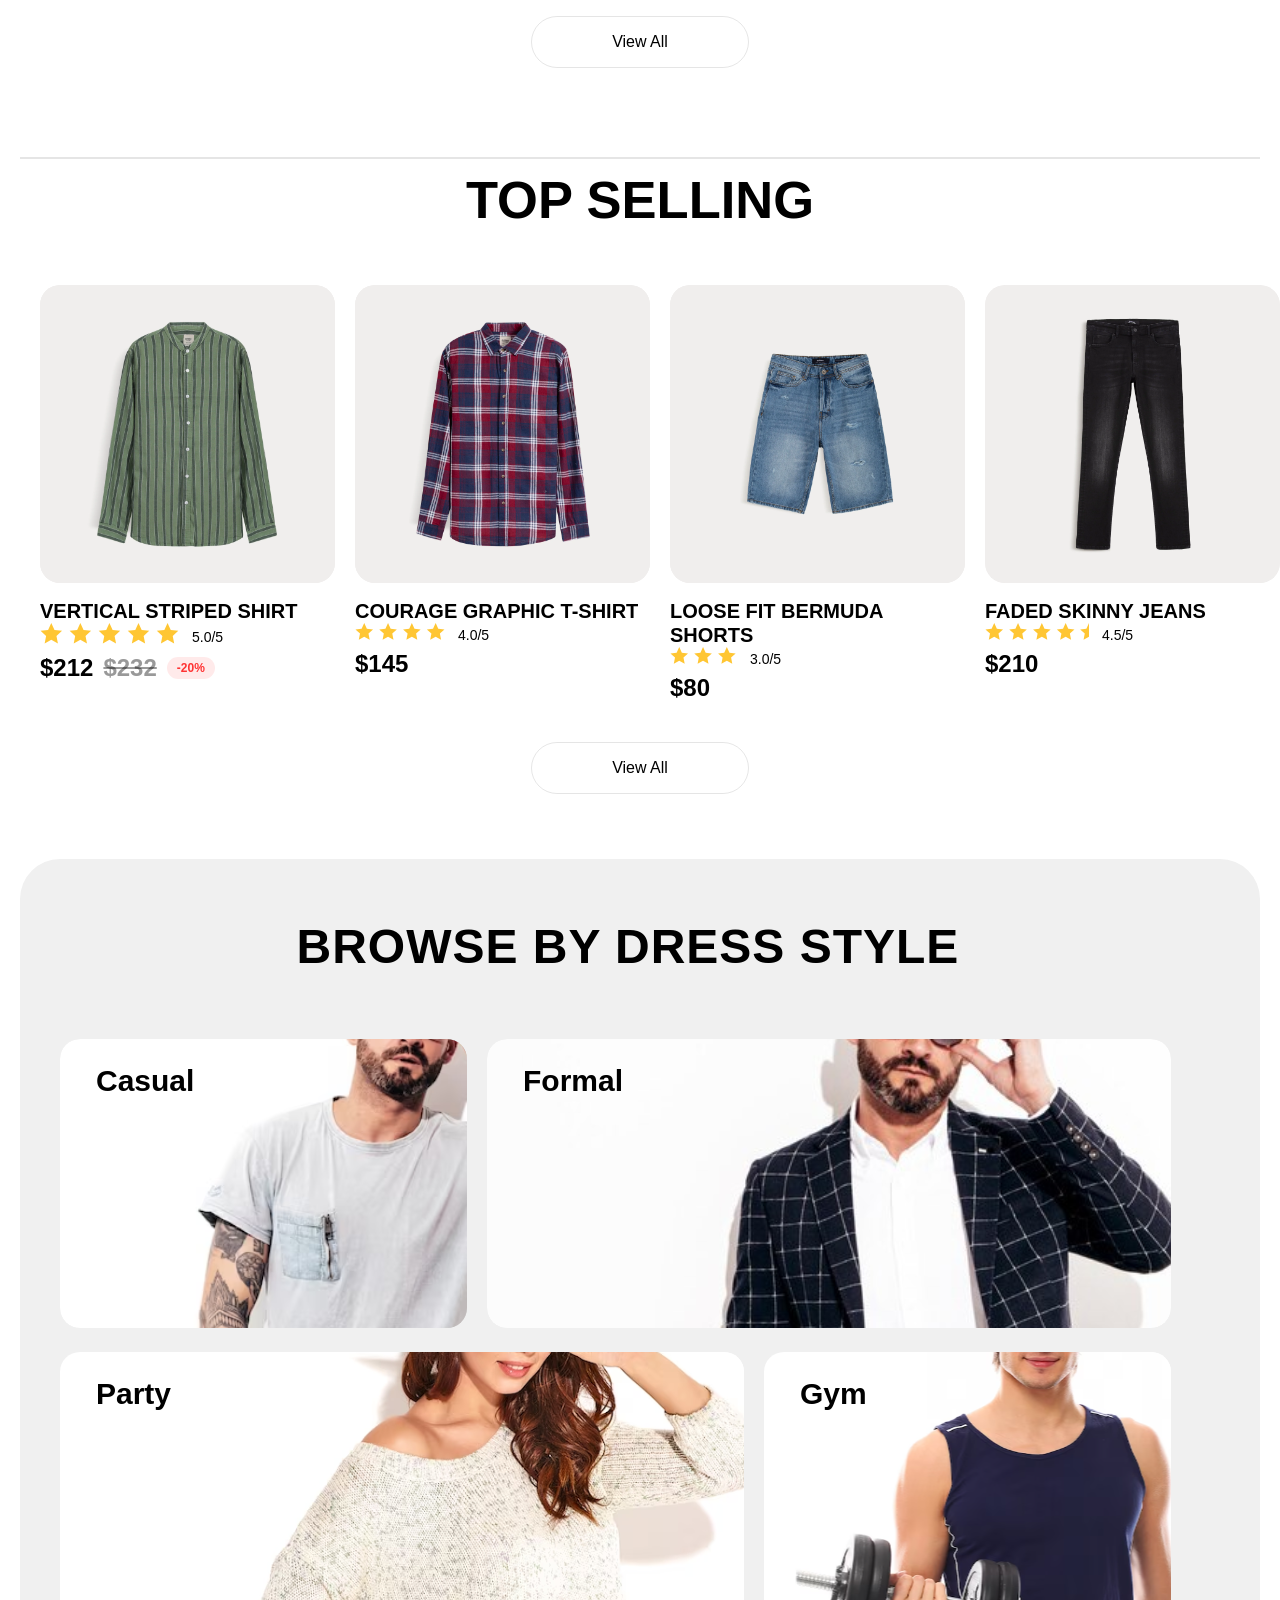
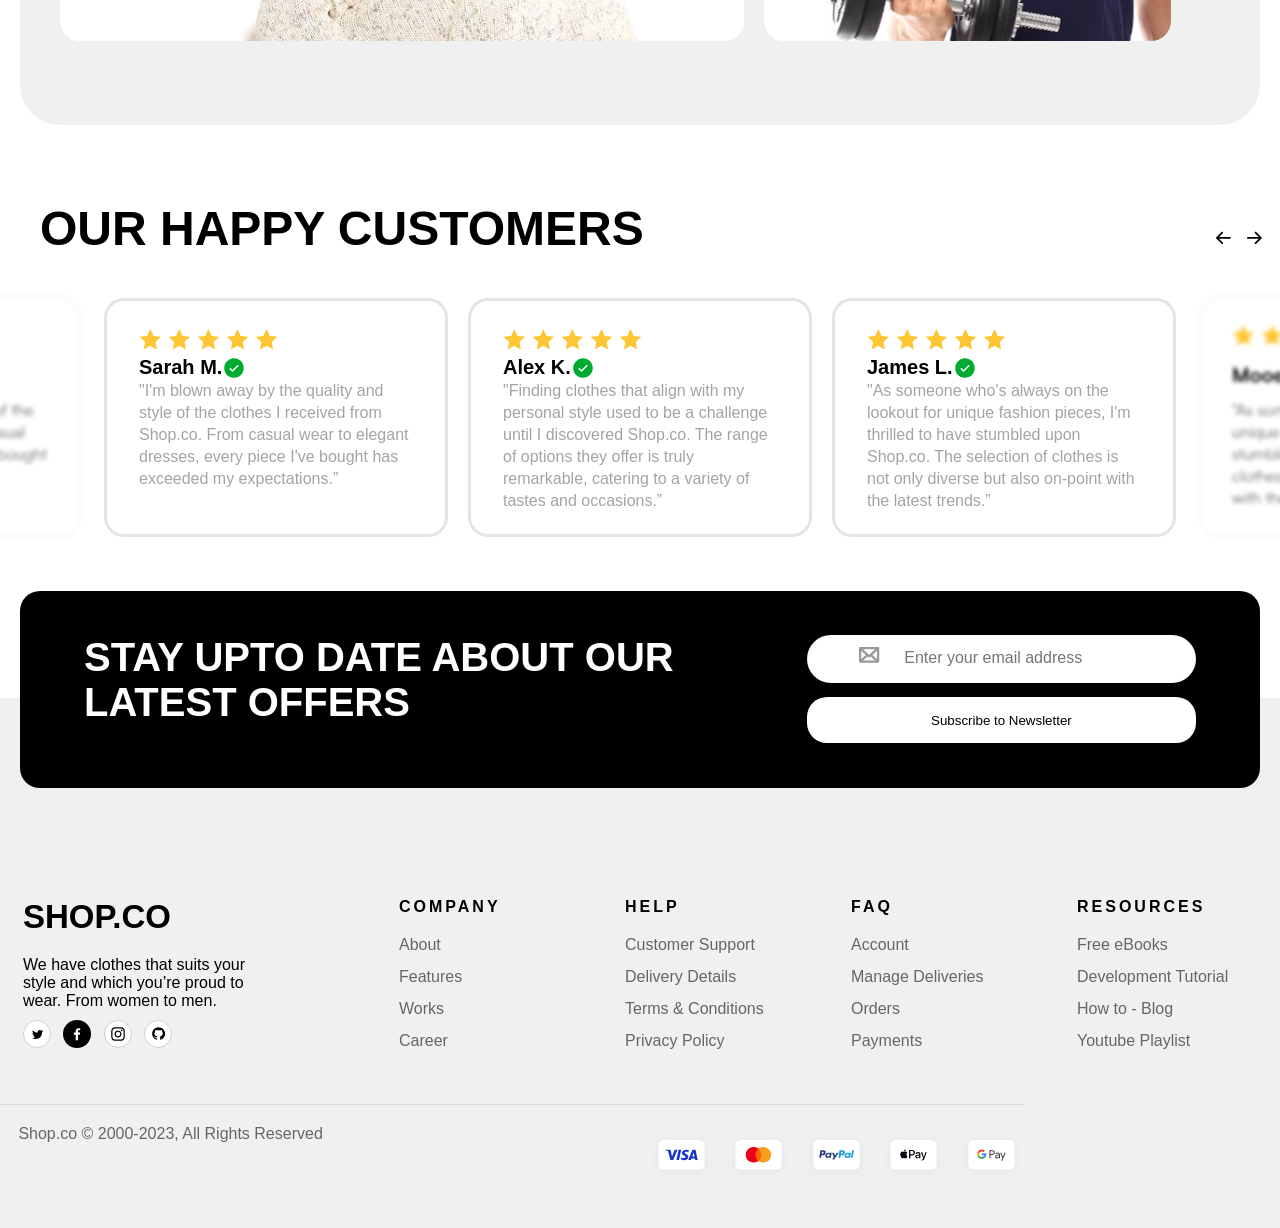
==== commit 6eda7bb7: "feature: сверстаны 2 страницы и изменен код в пред. верстке" ====
--- a/index.html
+++ b/index.html
@@ -3,14 +3,14 @@
   <head>
     <meta charset="UTF-8" />
     <meta name="viewport" content="width=device-width, initial-scale=1.0" />
-    <title>Document</title>
+    <meta name="viewport" content="width=device-width" />
+    <title>Shop.co</title>
     <link
       href="https://api.fontshare.com/v2/css?f[]=satoshi@300,700&display=swap"
       rel="stylesheet"
     />
-    <link rel="stylesheet" href="style.css" />
+    <link rel="stylesheet" href="../css/style.css" />
     <script src="./User.js"></script>
-    <meta name="viewport" content="width=device-width">
   </head>
 
   <body>
@@ -25,16 +25,19 @@
       <div class="header-container">
         <!-- Logo -->
         <div class="container header__inner">
-          <a class="logo" href="#"></a>
-          <img src="images/shop.co.svg" alt="SHOP.CO" />
+          <a class="logo" href="./index.html">
+            <img src="./images/shop.co.svg" alt="SHOP.CO" />
+          </a>
         </div>
         <!-- header__menu -->
         <nav class="header__menu">
           <ul class="header__menu-list">
             <li>
-              <a href="./index.html" class="header__menu-link">Shop <img src="./images/figni.svg" alt=""/></a>
+              <a href="./shop.html" class="header__menu-link"
+                >Shop <img src="./images/arrowButtom.svg" alt=""
+              /></a>
             </li>
-            <li><a href="./On-sale.html" class="header__menu-link">On Sale</a></li>
+            <li><a href="#" class="header__menu-link">On Sale</a></li>
             <li></li>
             <a href="#" class="header__menu-link">New Arrivals</a>
             <li><a href="#" class="header__menu-link">Brands</a></li>
@@ -54,8 +57,12 @@
           </form>
         </div>
         <!--The basket and profile icons-->
-        <div class="header__actions actions">
-          <a href="#" class="actions__btn actions__btn_cart" aria-label="Cart">
+        <div class="header__actions">
+          <a
+            href="./cart.html"
+            class="actions__btn actions__btn_cart"
+            aria-label="Cart"
+          >
             <img src="./images/case.svg" alt="" />
           </a>
           <a
@@ -68,40 +75,39 @@
       </div>
     </header>
     <!-- section onе-->
-     <!--Это пишет влад не ИИ тут должно быть section-->
     <main>
       <section class="hero">
         <div class="hero__container">
-        <div class="container__info">
-          <h1>FIND CLOTHES THAT MATCHES YOUR STYLE</h1>
-          <p>
-            Browse through our diverse range of meticulously crafted garments,
-            designed to bring out your individuality and cater to your sense of
-            style.
-          </p>
-          <button href="#" class="hero__btn">Shop Now</button>
-        </div>
-        <div class="container-product-stars--cart">
-          <img src="./images/stars.svg" alt="star" class="small_star" />
-          <img src="./images/star.svg" alt="star" class="big_star" />
-        </div>
-        <div class="container-static">
-          <div class="container-static__text">
-            <h2>200+</h2>
-            <p>International Brands</p>
-          </div>
-          <img src="./images/Line-10.svg" alt="" />
-          <div class="container-static__text">
-            <h2>2,000+</h2>
-            <p>High-Quality Products</p>
-          </div>
-          <img src="./images/lineTen.svg" alt="" />
-          <div class="container-static__text">
-            <h2>30,000+</h2>
-            <p>Happy Customers</p>
-          </div>
-        </div>
-      </div>
+          <div class="container__info">
+            <h1>FIND CLOTHES THAT MATCHES YOUR STYLE</h1>
+            <p>
+              Browse through our diverse range of meticulously crafted garments,
+              designed to bring out your individuality and cater to your sense
+              of style.
+            </p>
+            <button href="#" class="hero__btn">Shop Now</button>
+          </div>
+          <div class="container-product-stars--cart">
+            <img src="./images/stars.svg" alt="star" class="small_star" />
+            <img src="./images/star.svg" alt="star" class="big_star" />
+          </div>
+          <div class="container-static">
+            <div class="container-static__text">
+              <h2>200+</h2>
+              <p>International Brands</p>
+            </div>
+            <img src="./images/lineHero.svg" alt="" />
+            <div class="container-static__text">
+              <h2>2,000+</h2>
+              <p>High-Quality Products</p>
+            </div>
+            <img src="./images/lineTen.svg" alt="" />
+            <div class="container-static__text">
+              <h2>30,000+</h2>
+              <p>Happy Customers</p>
+            </div>
+          </div>
+        </div>
       </section>
       <!--independent element-->
       <section class="brends">
@@ -121,13 +127,16 @@
             <!-- card number 1 -->
             <article class="article-product--card">
               <div class="product__images">
-                <img src="./images/blackT-shirt.svg" alt="black T-shirt" />
+                <img src="./images/blackT-shirt.svg" alt="black cloth" />
               </div>
               <div class="container-product--info">
                 <h3 class="product-title">T-SHIRT WITH TAPE DETAILS</h3>
                 <div class="container-product--rating">
                   <div class="product-stars--cart">
-                    <img src="./images/starsCart.svg" alt="product-stars--cart 4.5" />
+                    <img
+                      src="./images/starsCart.svg"
+                      alt="product-stars--cart 4.5"
+                    />
                   </div>
                   <span class="container-rating">4.5/5</span>
                 </div>
@@ -139,16 +148,16 @@
             <!-- card number 2 -->
             <article class="article-product--card">
               <div class="product__images">
-                <img
-                  src="./images/skinnyFitJeans.svg"
-                  alt="SKINNY FIT JEANS"
-                />
+                <img src="./images/skinnyFitJeans.svg" alt="SKINNY FIT JEANS" />
               </div>
               <div class="container-product--info">
                 <h3 class="product-title">SKINNY FIT JEANS</h3>
                 <div class="container-product--rating">
                   <div class="product-stars--cart">
-                    <img src="./images/3.5Stars.svg" alt="product-stars--cart 3.5" />
+                    <img
+                      src="./images/3.5Stars.svg"
+                      alt="product-stars--cart 3.5"
+                    />
                   </div>
                   <span class="container-rating">3.5/5</span>
                 </div>
@@ -162,16 +171,16 @@
             <!-- card number 3 -->
             <article class="article-product--card">
               <div class="product__images">
-                <img
-                  src="./images/checkeredShirt.svg"
-                  alt="CHECKERED-SHIRT"
-                />
+                <img src="./images/checkeredShirt.svg" alt="CHECKERED-SHIRT" />
               </div>
               <div class="container-product--info">
                 <h3 class="product-title">CHECKERED SHIRT</h3>
                 <div class="container-product--rating">
                   <div class="product-stars--cart">
-                    <img src="./images/starsCart.svg" alt="product-stars--cart 4.5" />
+                    <img
+                      src="./images/starsCart.svg"
+                      alt="product-stars--cart 4.5"
+                    />
                   </div>
                   <span class="container-rating">4.5/5</span>
                 </div>
@@ -192,7 +201,10 @@
                 <h3 class="product-title">SLEEVE STRIPED T-SHIRT</h3>
                 <div class="container-product--rating">
                   <div class="product-stars--cart">
-                    <img src="./images/starsCart.svg" alt="product-stars--cart 4.5" />
+                    <img
+                      src="./images/starsCart.svg"
+                      alt="product-stars--cart 4.5"
+                    />
                   </div>
                   <span class="container-rating">4.5/5</span>
                 </div>
@@ -230,7 +242,10 @@
                 <h3 class="product-title">VERTICAL STRIPED SHIRT</h3>
                 <div class="container-product--rating">
                   <div class="product-stars--cart">
-                    <img src="./images/fiveStars.svg" alt="product-stars--cart 5" />
+                    <img
+                      src="./images/fiveStars.svg"
+                      alt="product-stars--cart 5"
+                    />
                   </div>
                   <span class="container-rating">5.0/5</span>
                 </div>
@@ -253,7 +268,10 @@
                 <h3 class="product-title">COURAGE GRAPHIC T-SHIRT</h3>
                 <div class="container-product--rating">
                   <div class="product-stars--cart">
-                    <img src="./images/fourStars.svg" alt="product-stars--cart 4.0" />
+                    <img
+                      src="./images/fourStars.svg"
+                      alt="product-stars--cart 4.0"
+                    />
                   </div>
                   <span class="container-rating">4.0/5</span>
                 </div>
@@ -274,7 +292,10 @@
                 <h3 class="product-title">LOOSE FIT BERMUDA SHORTS</h3>
                 <div class="container-product--rating">
                   <div class="product-stars--cart">
-                    <img src="./images/threeStars.svg" alt="product-stars--cart 3.0" />
+                    <img
+                      src="./images/threeStars.svg"
+                      alt="product-stars--cart 3.0"
+                    />
                   </div>
                   <span class="container-rating">3.0/5</span>
                 </div>
@@ -295,7 +316,10 @@
                 <h3 class="product-title">FADED SKINNY JEANS</h3>
                 <div class="container-product--rating">
                   <div class="product-stars--cart">
-                    <img src="./images/starsCart.svg" alt="product-stars--cart 4.5" />
+                    <img
+                      src="./images/starsCart.svg"
+                      alt="product-stars--cart 4.5"
+                    />
                   </div>
                   <span class="container-rating">4.5/5</span>
                 </div>
@@ -333,12 +357,12 @@
             <div class="container-party_gym">
               <div class="style-cart__party">
                 <h3 class="style-name">Party</h3>
-                <img src="./images/party.svg" alt="Party" />
+                <img src="./images/party.svg" alt="Party" class="party-img" />
               </div>
               <!-- card number 4 -->
               <div class="style-cart__gym">
                 <h3 class="style-name">Gym</h3>
-                <img src="./images/gym.svg" alt="Gym" />
+                <img src="./images/gym.svg" alt="Gym" class="gym-img" />
               </div>
             </div>
           </div>
@@ -350,16 +374,10 @@
           <h2>OUR HAPPY CUSTOMERS</h2>
           <div class="reviews-header__btn">
             <button class="reviews-header__btn">
-              <img
-                src="./images/leftArrow.svg"
-                alt="left arrow"
-              />
+              <img src="./images/leftArrow.svg" alt="left arrow" />
             </button>
             <button class="reviews-header__btn">
-              <img
-                src="./images/arrow-right.svg"
-                alt="arrow right"
-              />
+              <img src="./images/arrow-right.svg" alt="arrow right" />
             </button>
           </div>
         </div>
@@ -371,10 +389,7 @@
             <img src="./images/fiveStars.svg" alt="5-product-stars--cart" />
             <div class="reviews-main__author">
               <h3>Sarah M.</h3>
-              <img
-                src="./images/checkMark.svg"
-                alt="check mark"
-              />
+              <img src="./images/checkMark.svg" alt="check mark" />
             </div>
             <p>
               "I'm blown away by the quality and style of the clothes I received
@@ -387,10 +402,7 @@
             <img src="./images/fiveStars.svg" alt="5-product-stars--cart" />
             <div class="reviews-main__author">
               <h3>Alex K.</h3>
-              <img
-                src="./images/checkMark.svg"
-                alt="check mark"
-              />
+              <img src="./images/checkMark.svg" alt="check mark" />
             </div>
             <p>
               "Finding clothes that align with my personal style used to be a
@@ -404,10 +416,7 @@
             <img src="./images/fiveStars.svg" alt="5-product-stars--cart" />
             <div class="reviews-main__author">
               <h3>James L.</h3>
-              <img
-                src="./images/checkMark.svg"
-                alt="check mark"
-              />
+              <img src="./images/checkMark.svg" alt="check mark" />
             </div>
             <p>
               "As someone who's always on the lookout for unique fashion pieces,
@@ -422,19 +431,20 @@
       </section>
     </main>
     <!--black-element-->
-    <section class="subscribe">
+    <section class="subscribe-home">
       <h2 class="subscribe__title">STAY UPTO DATE ABOUT OUR LATEST OFFERS</h2>
       <form class="subscribe-form" action="#">
         <div class="subscribe-text">
           <img src="./images/email.svg" alt="" />
           <input type="email" placeholder="Enter your email address" />
         </div>
-        <button type="button">Subscribe to Newsletter</button>
+        <button type="button" class="subscribe__btn">
+          Subscribe to Newsletter
+        </button>
       </form>
     </section>
-    </div>
     <!-- footer -->
-    <footer class="footer">
+    <footer class="footer-home">
       <div class="footer__top wrap">
         <div class="footer__about">
           <h3>SHOP.CO</h3>
--- a/css/style.css
+++ b/css/style.css
@@ -0,0 +1,1040 @@
+/*General resets*/
+* {
+  margin: 0;
+  padding: 0;
+  box-sizing: border-box;
+}
+body {
+  background: color #f2f0f1;
+  font-family: "Satoshi", sans-serif;
+}
+
+a {
+  color: #000;
+  text-decoration: none;
+}
+ul {
+  display: flex;
+  list-style: none;
+  gap: 24px;
+}
+li {
+  font-weight: 400;
+  color: #000000;
+}
+.container {
+  max-width: 1260px;
+  padding-left: 10px;
+  padding-right: 10px;
+  margin: 0 auto;
+}
+/* === Black stripe === */
+.promo-bar__container {
+  position: relative;
+  background-color: #000;
+  color: #fff;
+  display: flex;
+  justify-content: center;
+  align-items: center;
+  padding: 10px 0px;
+  font-size: 14px;
+}
+.promo-bar__text {
+  font-family: "Satoshi", sans-serif;
+}
+.promo-bar__container a {
+  color: #fff;
+  text-decoration: underline;
+  margin-left: 5px;
+}
+
+/* Hat */
+.header {
+  margin: 0 auto;
+}
+
+.header-container {
+  max-width: 1240px;
+  margin: 24px auto;
+  display: flex;
+  align-items: center;
+  gap: 2px;
+}
+
+.header__inner {
+  display: flex;
+}
+
+.nav a {
+  text-decoration: none;
+  color: #000;
+  font-size: 16px;
+  display: flex;
+}
+
+.search-bar__container {
+  width: 577px;
+  height: 48px;
+}
+.header__actions {
+  height: 24px;
+  width: 62px;
+  display: flex;
+  gap: 14px;
+  align-items: center;
+}
+.search-bar {
+  border-radius: 40px;
+  background-color: #f0f0f0;
+  width: 530px;
+  padding: 0 20px;
+  font-size: 16px;
+}
+
+.search-bar__img {
+  display: flex;
+  height: 47px;
+  align-items: center;
+}
+.search-bar__img img {
+  width: 20.27px;
+  height: 20.27px;
+  color: #00000066;
+}
+input {
+  background: transparent;
+  border: none;
+  padding: 0 20px;
+  font-size: 16px;
+}
+
+.header__actions actions {
+  background-color: #fff;
+  width: 68px;
+  height: 24px;
+  display: flex;
+  justify-content: space-between;
+  align-items: center;
+}
+.header__menu {
+  margin: 13px 40px;
+  width: 321;
+  height: 22px;
+}
+
+/* 1 Page hero*/
+.hero {
+  width: 100%;
+  height: 663px;
+  background-image: url(../images/hero.png);
+  background-position: bottom;
+}
+.hero__btn {
+  border: none;
+}
+.small_star {
+  position: absolute;
+  left: 900px;
+  top: 431px;
+}
+.big_star {
+  position: absolute;
+  top: 220px;
+  left: 1365px;
+}
+.container__info {
+  display: flex;
+  flex-direction: column;
+  gap: 32px;
+  padding-top: 103px;
+  margin: 40px auto;
+  max-width: 1240px;
+}
+.container__info p {
+  width: 545px;
+  height: 33px;
+  font-size: 16px;
+  font-weight: 400;
+  color: #00000099;
+  opacity: 60%;
+  line-height: 22px;
+}
+h1 {
+  width: 577px;
+  font-weight: 700;
+  font-size: 64px;
+  line-height: 64px;
+  color: #000000;
+  font-family: "Integral CF", sans-serif;
+}
+
+.container__info button {
+  width: 210px;
+  height: 52px;
+  border-radius: 62px;
+  padding: 16px 54px;
+  gap: 12px;
+  background-color: #000000;
+  color: #ffffff;
+  outline: none;
+  font-weight: 500;
+  cursor: pointer;
+}
+.container-static {
+  gap: 32px;
+  padding-top: 48px;
+  display: flex;
+  margin: 0 auto;
+  max-width: 1240px;
+}
+.container-static h2 {
+  font-weight: 700;
+  font-size: 40px;
+}
+.container-static p {
+  font-weight: 400;
+  font-size: 16px;
+  line-height: 22px;
+  color: #00000099;
+  opacity: 60%;
+}
+/*independent element*/
+.brends {
+  background: #000;
+  display: flex;
+  align-items: center;
+  padding: 30px;
+  flex-wrap: wrap;
+  gap: 116px;
+  justify-content: center;
+}
+/*section two*/
+.catalog {
+  margin: 0 auto;
+  width: 1260px;
+  height: 700px;
+  display: flex;
+  justify-content: center;
+  padding: 10px 0;
+}
+
+.section-catalog__img {
+  display: flex;
+  font-family: "Satoshi", sans-serif;
+}
+.section-catalog__img img {
+  width: 295px;
+  height: 298px;
+}
+/* section two */
+.catalog__title {
+  padding-bottom: 55px;
+  display: flex;
+  justify-content: center;
+  font-size: 35px;
+  font-weight: 700;
+}
+.section-catalog__container {
+  max-width: 1240px;
+  margin: 0 auto;
+  padding: 0 20px;
+}
+
+.section-title {
+  font-size: 48px;
+  font-weight: 700;
+  text-align: center;
+  text-transform: uppercase;
+  margin-bottom: 55px;
+  letter-spacing: 1px;
+}
+.article-product--card {
+  display: flex;
+  flex-direction: column;
+  cursor: pointer;
+  transition: transform 0.2s ease;
+}
+
+.article-product--card:hover {
+  transform: translateY(-5px);
+}
+
+.container-products {
+  display: grid;
+  grid-template-columns: repeat(4, 1fr);
+  gap: 20px;
+  margin-bottom: 40px;
+}
+.product__images {
+  background-color: #f0eeed;
+  border-radius: 20px;
+  aspect-ratio: 295 / 298;
+  display: flex;
+  align-items: center;
+  justify-content: center;
+  overflow: hidden;
+  margin-bottom: 16px;
+}
+.product-image img {
+  width: 100%;
+  height: 100%;
+  object-fit: cover;
+  mix-blend-mode: multiply;
+}
+.products-info {
+  display: flex;
+  flex-direction: column;
+  gap: 8px;
+}
+.product-title {
+  font-size: 20px;
+  font-width: 700px;
+  line-height: 1.2;
+}
+.container-product--rating {
+  display: flex;
+  align-items: center;
+  gap: 13px;
+}
+.container-product-stars--cart {
+  display: flex;
+  gap: 4px;
+  color: #ffc633;
+}
+.container-product-stars--cart svg {
+  width: 18px;
+  height: 18px;
+}
+.container-rating {
+  font-size: 14px;
+  font-weight: 400;
+  color: #000000;
+}
+.product-price {
+  display: flex;
+  align-items: center;
+  gap: 10px;
+  margin-top: 4px;
+}
+.current-price {
+  font-size: 24px;
+  font-weight: 700;
+}
+.old-price {
+  font-size: 24px;
+  font-weight: 700;
+  color: #00000066;
+  text-decoration: line-through;
+}
+.discont-badge {
+  background-color: #ff33331a;
+  color: #ff3333;
+  font-size: 12px;
+  font-weight: 600;
+  padding: 4px 10px;
+  border-radius: 62px;
+}
+.view-all__container {
+  display: flex;
+  justify-content: center;
+  margin-top: 40px;
+}
+.view-all__btn {
+  background-color: transparent;
+  border: 1px solid rgba(0, 0, 0, 0.1);
+  border-radius: 62px;
+  font-size: 16px;
+  font-weight: 500;
+  cursor: pointer;
+  transition: background-color 0.2s;
+  width: 218px;
+  height: 52px;
+}
+.view-all__btn:hover {
+  background-color: #f5f5f5;
+}
+/* hr */
+.line {
+  border: 1px solid #0000001a;
+  width: 1240px;
+  margin: 0 auto;
+}
+/* section four */
+.dress_style__container {
+  width: 100%;
+  max-width: 1240px;
+  height: 866px;
+  border-radius: 40px;
+  background-color: #f0f0f0;
+  margin: 0 auto;
+  padding: 60px 40px;
+}
+.dress_style__title {
+  padding-bottom: 120px;
+  margin: 0 auto;
+  width: 687px;
+  height: 58px;
+  margin: 0 auto;
+  font-size: 32px;
+  letter-spacing: 1px;
+  color: #000;
+  font-family: "Integral CF", sans-serif;
+}
+.dress-style--cart {
+  width: 1111px;
+  display: grid;
+  grid-template-columns: repeat(1, 1fr);
+  gap: 20px;
+}
+
+.container-casual_formal {
+  display: flex;
+  gap: 20px;
+}
+.container-party_gym {
+  display: flex;
+  gap: 20px;
+}
+.dress_style img {
+  border-radius: 20px;
+  height: 289px;
+  background-color: #e0e0e0;
+  cursor: pointer;
+  transition: transform 0.3s ease;
+  overflow: hidden;
+}
+.style-cart__formal img {
+  position: absolute;
+  background-image: url(./images.section4/Formal.svg);
+}
+
+.style-name {
+  width: 89px;
+  height: 49px;
+  font-weight: 700;
+  font-size: 30px;
+  position: absolute;
+  padding: 25px 257px 215px 36px;
+  z-index: 1;
+}
+.container-party_gym .party-img {
+  width: 684px;
+  background-color: #fff;
+}
+.container-party_gym .gym-img {
+  width: 407px;
+  background-color: #fff;
+}
+/* section reviews*/
+.reviews {
+  width: 100%;
+  overflow: hidden;
+  position: relative;
+}
+
+.reviews-section__container {
+  width: 100%;
+  margin: 0 auto;
+  padding: 0 20px;
+}
+
+/* title section */
+.reviews-header {
+  display: flex;
+  justify-content: space-between;
+  align-items: flex-end;
+  margin-bottom: 32px;
+  padding: 0 20px;
+  font-family: "Integral CF", sans-serif;
+}
+
+.reviews-title {
+  font-size: 32px;
+  font-weight: 900;
+  text-transform: uppercase;
+  letter-spacing: -0.5px;
+}
+
+.reviews-arrows {
+  display: flex;
+  gap: 16px;
+}
+
+.arrow-btn {
+  background: none;
+  border: none;
+  font-size: 24px;
+  cursor: pointer;
+  color: var(--black);
+  padding: 5px;
+  transition: opacity 0.3s;
+}
+
+.arrow-btn:hover {
+  opacity: 0.6;
+}
+
+/* Reviews- section*/
+.reviews {
+  width: 100%;
+  height: 100%;
+  font-family: "Satoshi", sans-serif;
+}
+.reviews-header {
+  width: 1240px;
+  margin: 0 auto;
+  padding-top: 80px;
+}
+.reviews-header__btn {
+  width: 654px;
+  height: 58px;
+  width: 24px;
+  height: 24px;
+  display: flex;
+  gap: 16px;
+  cursor: pointer;
+  border: none;
+  background-color: white;
+}
+
+.reviews-header__btn img {
+  width: 15px;
+  height: 18px;
+}
+.reviews-header h2 {
+  font-size: 48px;
+  font-weight: 700;
+  line-height: 100%;
+  font-family: "Integral CF", sans-serif;
+}
+.reviews-main {
+  padding-top: 40px;
+  display: flex;
+  gap: 20px;
+  justify-content: space-between;
+  align-items: center;
+}
+.reviews-main__info {
+  width: 400px;
+  height: 239px;
+  border: solid #0000001a;
+  border-radius: 20px;
+  padding: 28px 32px 28px 32px;
+  gap: 15px;
+}
+
+.reviews-main__info p {
+  font-size: 16px;
+  font-weight: 400;
+  line-height: 22px;
+  color: #00000099;
+  opacity: 60%;
+}
+.reviews-main__info h3 {
+  font-weight: 700;
+  font-size: 20px;
+  line-height: 22px;
+}
+.reviews-main__author {
+  display: flex;
+}
+/* Black element */
+.subscribe {
+  max-width: 1240px;
+  display: flex;
+  justify-content: space-between;
+  margin: 50px auto -90px;
+  background: #000;
+  color: #fff;
+  border-radius: 20px;
+  padding: 44px 64px;
+  position: relative;
+  z-index: 1;
+  top: 750px;
+}
+.subscribe-home {
+  max-width: 1240px;
+  display: flex;
+  justify-content: space-between;
+  margin: 50px auto -90px;
+  background: #000;
+  color: #fff;
+  border-radius: 20px;
+  padding: 44px 64px;
+  position: relative;
+  z-index: 1;
+}
+.subscribe__title {
+  width: 55%;
+  font-size: 40px;
+  line-height: 45px;
+  font-family: "Integral CF", sans-serif;
+}
+.subscribe-form {
+  width: 35%;
+  height: 109px;
+}
+.subscribe-text {
+  background: #fff;
+  border-radius: 62px;
+  height: 48px;
+  margin-bottom: 14px;
+  padding: 12px 10px 14px 52px;
+}
+.subscribe-form button {
+  width: 100%;
+  height: 46px;
+  border-radius: 20px;
+  cursor: pointer;
+  background: #fff;
+  font-family: "Satoshi", sans-serif;
+  border: none;
+}
+/* footer */
+.footer {
+  background: #f0f0f0;
+  padding: 200px 0 40px;
+  position: relative;
+  top: 750px;
+}
+.footer-home {
+  background: #f0f0f0;
+  padding: 200px 0 40px;
+  position: relative;
+}
+.footer__top,
+.footer__bottom {
+  flex-wrap: wrap;
+  display: flex;
+  gap: 46px;
+  justify-content: center;
+}
+.footer__about {
+  width: 250px;
+  margin-right: 80px;
+}
+.footer__about h3 {
+  font-size: 33px;
+  margin-bottom: 20px;
+}
+.footer__col {
+  width: 180px;
+}
+.footer__col h4 {
+  letter-spacing: 3px;
+  margin-bottom: 20px;
+}
+.footer__col a,
+.footer__bottom p {
+  display: block;
+  color: #666;
+  margin-bottom: 14px;
+}
+.footer__social img,
+.footer__pays img {
+  margin-right: 8px;
+  padding-top: 10px;
+}
+.footer__pays img {
+  position: relative;
+  left: 280px;
+}
+.footer__bottom {
+  margin-top: 40px;
+  padding-top: 20px;
+  border-top: 1px solid #ddd;
+  position: relative;
+  right: 255px;
+}
+.subscribe__btn {
+  border: none;
+}
+
+/* 
+@media (max-width: 1279px) {
+  .hero__container {
+    grid-template-columns: 1fr 0.9fr;
+  }
+  .hero__content {
+    padding: 60px 24px 60px 40px;
+  }
+  .container-products {
+    grid-template-columns: repeat(2, 1fr);
+  }
+  .header__menu {
+    margin: 13px 16px;
+  }
+  .search-bar {
+    width: 100%;
+  }
+  .search-bar__container {
+    width: min(577px, 32vw);
+  }
+}
+
+@media (max-width: 767px) {
+  html,
+  body {
+    max-width: 100%;
+    overflow-x: hidden;
+  }
+
+  .promo-bar__container {
+    font-size: 12px;
+    padding: 9px 16px;
+    text-align: center;
+  }
+
+  .header-container {
+    margin: 20px auto;
+    gap: 12px;
+    position: relative;
+    width: 100%;
+  }
+
+  .header__burger {
+    display: flex;
+    flex-shrink: 0;
+  }
+
+  .header__inner {
+    flex: 0 1 auto;
+  }
+
+  .header__actions {
+    width: auto;
+    flex-shrink: 0;
+  }
+
+  .header__menu {
+    display: none;
+    position: absolute;
+    top: 48px;
+    left: 16px;
+    right: 16px;
+    margin: 0;
+    width: auto;
+    height: auto;
+    background: #fff;
+    border-radius: 12px;
+    box-shadow: 0 10px 30px rgba(0, 0, 0, 0.08);
+    padding: 16px;
+    z-index: 20;
+  }
+
+  .header--open .header__menu {
+    display: block;
+  }
+
+  .header__menu-list {
+    flex-direction: column;
+    gap: 16px;
+  }
+
+  .header__tools {
+    gap: 12px;
+    margin-left: auto;
+    flex-shrink: 0;
+  }
+
+  .search-bar {
+    background: transparent;
+    padding: 0;
+    width: 24px;
+  }
+
+  .search-bar__container {
+    width: 24px;
+    height: 24px;
+    margin-left: 0;
+    overflow: hidden;
+  }
+
+  .search-bar__img {
+    height: 24px;
+  }
+
+  .search-bar__input {
+    display: none;
+  }
+
+  .search-bar__img img {
+    display: block;
+  }
+
+  .hero__container {
+    grid-template-columns: minmax(0, 1fr);
+    min-height: 0;
+    width: 100%;
+  }
+
+  .hero__media {
+    min-width: 0;
+    width: 100%;
+  }
+
+  .hero__content {
+    padding: 40px 16px 0;
+    width: 100%;
+    max-width: 100%;
+  }
+
+  .container__info {
+    gap: 20px;
+    width: 100%;
+  }
+
+  h1 {
+    width: 100%;
+    max-width: 315px;
+    font-size: 36px;
+    line-height: 34px;
+    white-space: normal;
+    overflow-wrap: break-word;
+  }
+
+  .container__info p {
+    width: 100%;
+    max-width: 358px;
+    font-size: 14px;
+    line-height: 20px;
+    white-space: normal;
+    overflow-wrap: break-word;
+  }
+
+  .hero__btn {
+    width: 100%;
+    max-width: 358px;
+    height: 52px;
+  }
+
+  .container-static {
+    flex-wrap: wrap;
+    justify-content: center;
+    gap: 12px 24px;
+    padding: 20px 0 28px;
+  }
+
+  .container-static h2 {
+    font-size: 24px;
+    text-align: center;
+  }
+
+  .container-static p {
+    font-size: 12px;
+    line-height: 16px;
+    text-align: center;
+  }
+
+  .container-static__line--last {
+    display: none;
+  }
+
+  .container-static__text:last-child {
+    flex-basis: 100%;
+  }
+
+  .hero__media {
+    min-height: 448px;
+    height: 448px;
+  }
+
+  .hero__photo {
+    object-position: 72% 12%;
+    max-width: 100%;
+    min-width: 0;
+  }
+
+  .small_star {
+    width: 40px;
+    height: 40px;
+    left: 10%;
+    top: 42%;
+  }
+
+  .big_star {
+    width: 76px;
+    height: 76px;
+    top: 8%;
+    right: 7%;
+  }
+
+  .brends {
+    gap: 24px 34px;
+    padding: 32px 16px;
+  }
+
+  .brends img {
+    height: 22px;
+    width: auto;
+  }
+
+  .catalog {
+    padding: 50px 0 10px;
+  }
+
+  .section-catalog__container {
+    padding: 0 16px;
+    width: 100%;
+  }
+
+  .catalog__title {
+    padding-bottom: 32px;
+    font-size: 18px;
+  }
+
+  .catalog__title h2 {
+    font-size: 32px;
+    text-align: center;
+  }
+
+  .container-products {
+    display: flex;
+    overflow-x: auto;
+    gap: 16px;
+    margin-bottom: 24px;
+    scrollbar-width: none;
+  }
+
+  .container-products::-webkit-scrollbar {
+    display: none;
+  }
+
+  .article-product--card {
+    min-width: 198px;
+    flex: 0 0 198px;
+  }
+
+  .product-title {
+    font-size: 16px;
+  }
+
+  .current-price,
+  .old-price {
+    font-size: 20px;
+  }
+
+  .view-all__btn {
+    width: 100%;
+  }
+
+  .dress_style {
+    padding: 0 16px;
+  }
+
+  .dress_style__container {
+    height: auto;
+    border-radius: 20px;
+    padding: 40px 24px;
+  }
+
+  .dress_style__title {
+    width: 100%;
+    max-width: 100%;
+    height: auto;
+    padding-bottom: 28px;
+    font-size: 18px;
+    text-align: center;
+  }
+
+  .dress_style__title h2 {
+    font-size: 32px;
+    line-height: 36px;
+  }
+
+  .container-casual_formal,
+  .container-party_gym {
+    flex-direction: column;
+  }
+
+  .dress_style img,
+  .container-party_gym .party-img,
+  .container-party_gym .gym-img {
+    width: 100%;
+    max-width: 100%;
+    height: 190px;
+    object-fit: cover;
+  }
+
+  .style-cart__formal img {
+    position: static;
+  }
+
+  .style-name {
+    padding: 16px 24px;
+    font-size: 24px;
+    width: auto;
+    height: auto;
+  }
+
+  .reviews-header {
+    padding-top: 50px;
+    align-items: center;
+  }
+
+  .reviews-header h2 {
+    font-size: 32px;
+    max-width: 246px;
+  }
+
+  .reviews-main {
+    padding: 24px 16px 0;
+    overflow-x: auto;
+  }
+
+  .reviews-main > img {
+    display: none;
+  }
+
+  .reviews-main__info {
+    min-width: 310px;
+    height: auto;
+  }
+
+  .subscribe-home {
+    flex-direction: column;
+    gap: 32px;
+    margin: 50px 16px -90px;
+    padding: 32px 24px;
+  }
+
+  .subscribe__title {
+    width: 100%;
+    font-size: 32px;
+    line-height: 35px;
+  }
+
+  .subscribe-form {
+    width: 100%;
+    height: auto;
+  }
+
+  .footer-home {
+    padding: 140px 16px 40px;
+  }
+
+  .footer__about {
+    width: 100%;
+    margin-right: 0;
+  }
+
+  .footer__col {
+    width: calc(50% - 24px);
+  }
+
+  .footer__top,
+  .footer__bottom {
+    gap: 24px;
+    justify-content: flex-start;
+  }
+
+  .footer__pays {
+    left: 0;
+  }
+
+  .footer__bottom {
+    right: 0;
+    flex-direction: column;
+    align-items: flex-start;
+  }
+} */
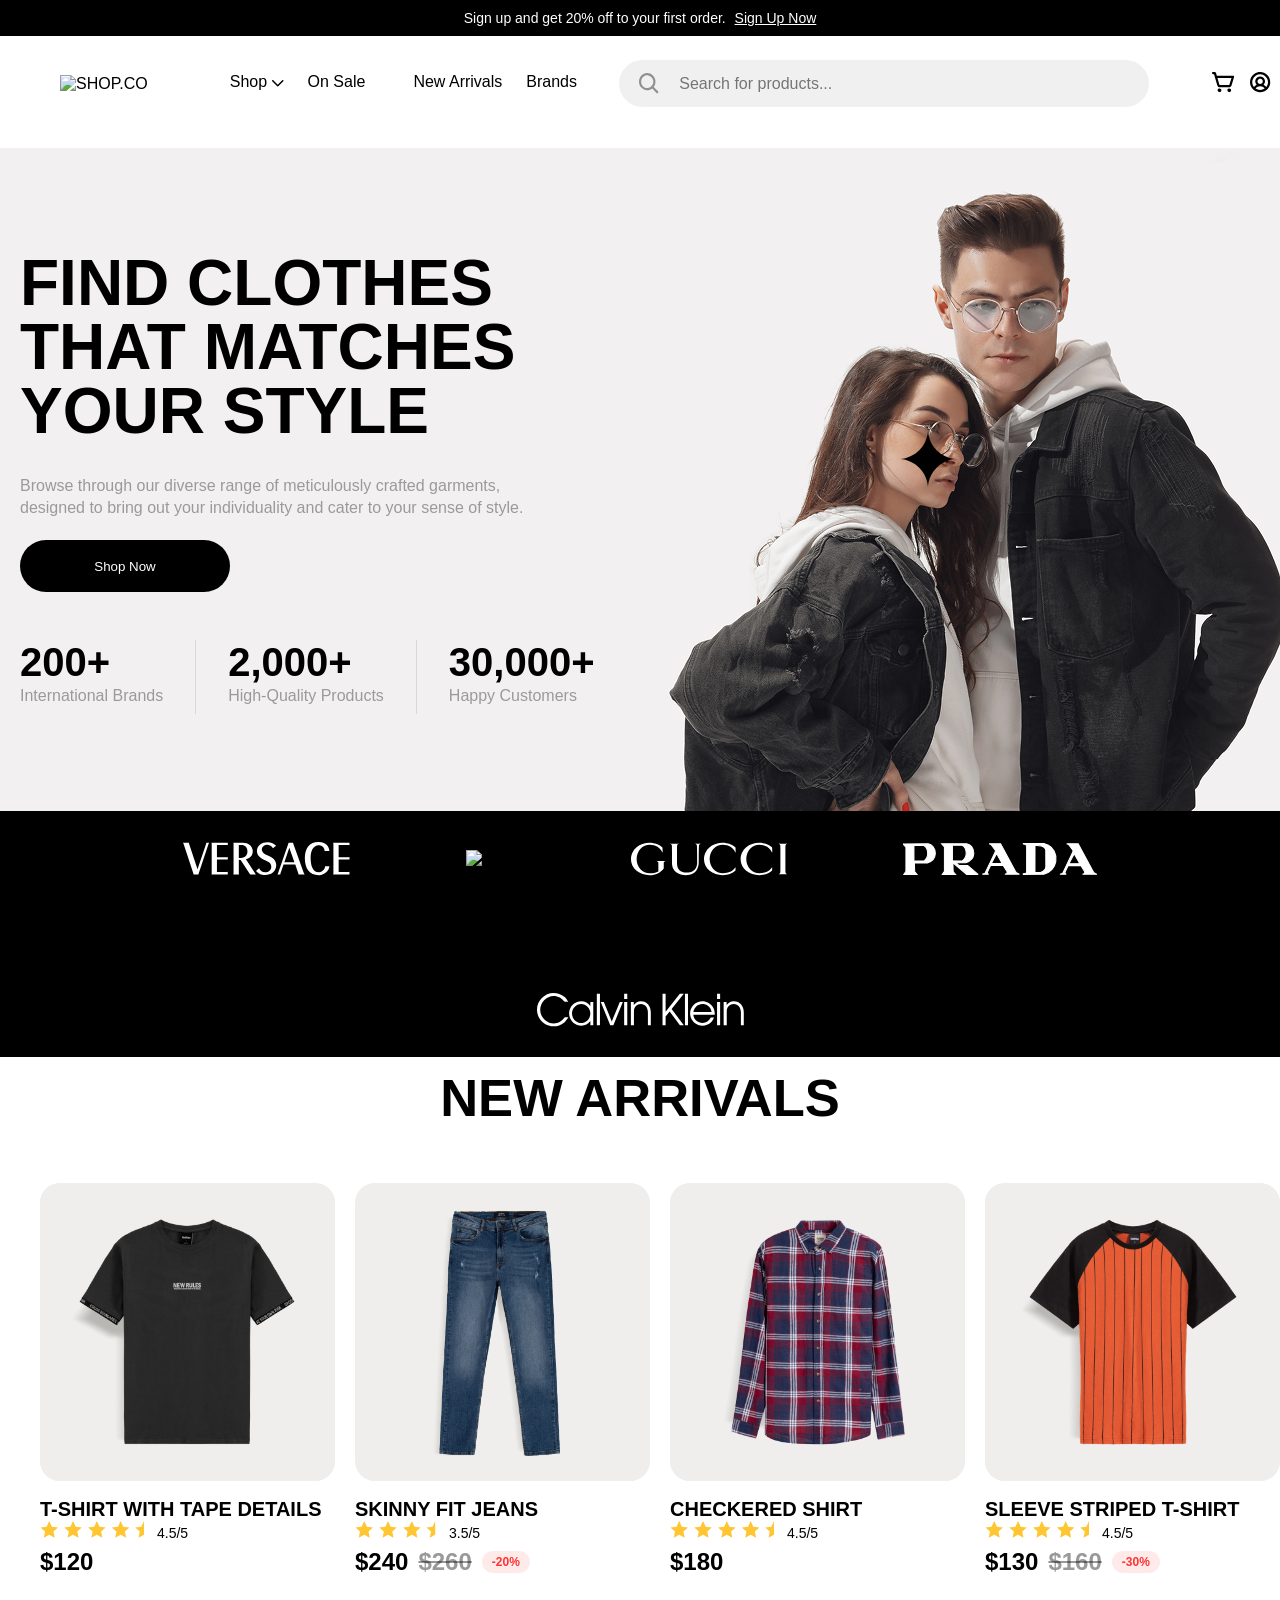
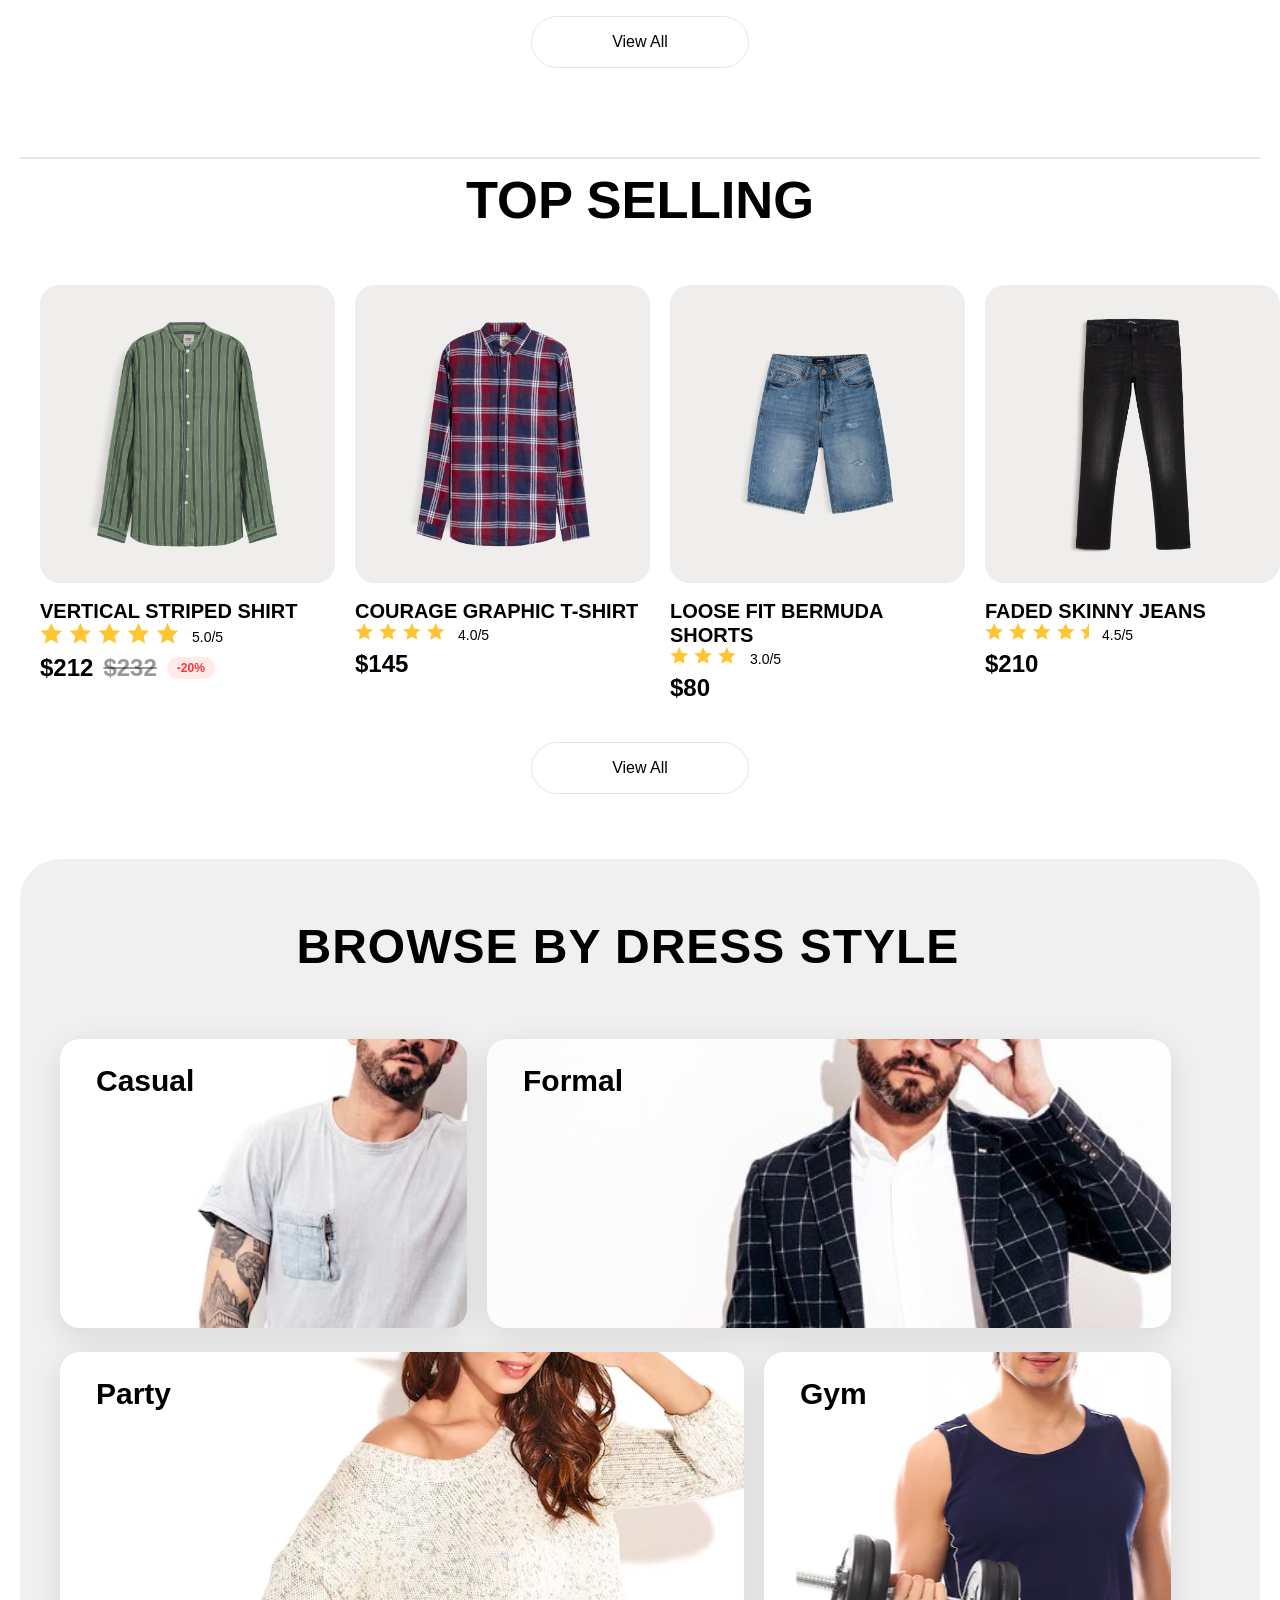
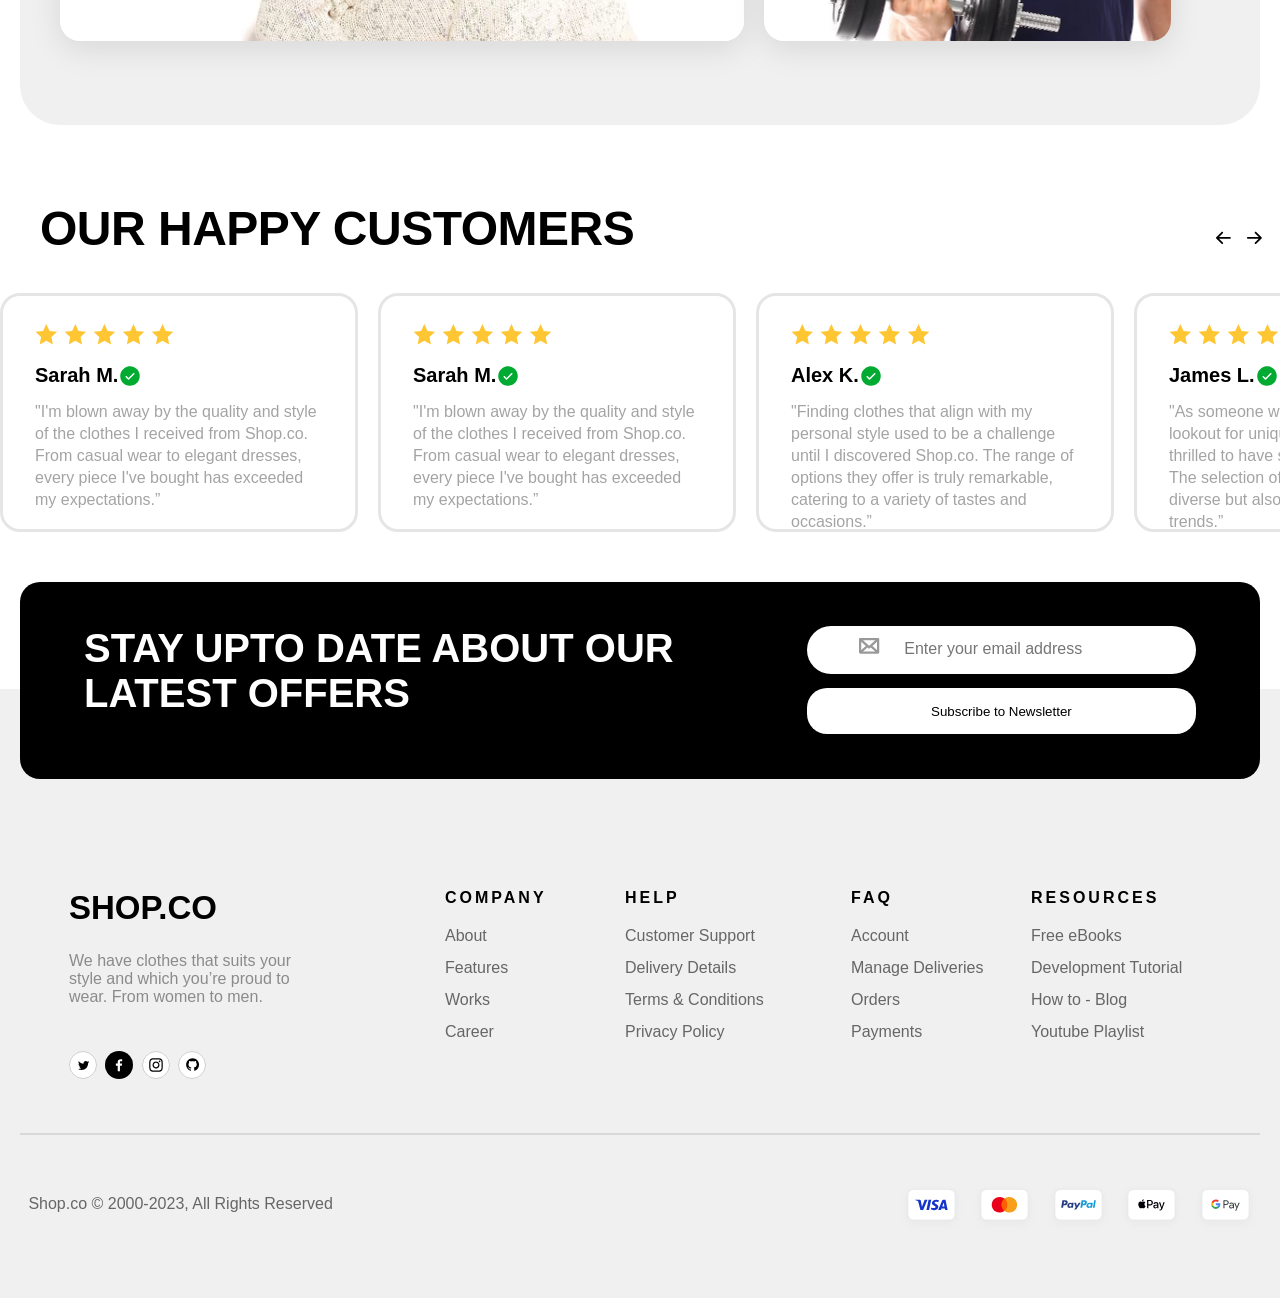
==== commit 9fd54596: "adaptiv" ====
--- a/index.html
+++ b/index.html
@@ -9,8 +9,7 @@
       href="https://api.fontshare.com/v2/css?f[]=satoshi@300,700&display=swap"
       rel="stylesheet"
     />
-    <link rel="stylesheet" href="../css/style.css" />
-    <script src="./User.js"></script>
+    <link rel="stylesheet" href="../scss/style.css" />
   </head>
 
   <body>
@@ -25,8 +24,11 @@
       <div class="header-container">
         <!-- Logo -->
         <div class="container header__inner">
+          <a href="#"
+            ><img src="./images/menuNone.svg" alt="" class="menuNone"
+          /></a>
           <a class="logo" href="./index.html">
-            <img src="./images/shop.co.svg" alt="SHOP.CO" />
+            <img src="./images/shop.co.svg" alt="SHOP.CO" class="shopC0" />
           </a>
         </div>
         <!-- header__menu -->
@@ -58,6 +60,9 @@
         </div>
         <!--The basket and profile icons-->
         <div class="header__actions">
+          <a href="#"
+            ><img src="./images/lupaNone.svg" alt="none" class="iconNone"
+          /></a>
           <a
             href="./cart.html"
             class="actions__btn actions__btn_cart"
@@ -79,55 +84,63 @@
       <section class="hero">
         <div class="hero__container">
           <div class="container__info">
-            <h1>FIND CLOTHES THAT MATCHES YOUR STYLE</h1>
-            <p>
+            <h1 class="title">FIND CLOTHES THAT MATCHES YOUR STYLE</h1>
+            <p class="hero_text">
               Browse through our diverse range of meticulously crafted garments,
               designed to bring out your individuality and cater to your sense
               of style.
             </p>
             <button href="#" class="hero__btn">Shop Now</button>
           </div>
-          <div class="container-product-stars--cart">
-            <img src="./images/stars.svg" alt="star" class="small_star" />
-            <img src="./images/star.svg" alt="star" class="big_star" />
-          </div>
+
+          <img src="./images/stars.svg" alt="star" class="small_star" />
+          <img src="./images/star.svg" alt="star" class="big_star" />
+          <img src="./images/heroAdaptiv.svg" alt="" class="hero-img" />
           <div class="container-static">
             <div class="container-static__text">
-              <h2>200+</h2>
-              <p>International Brands</p>
+              <h2 class="staticNumber">200+</h2>
+              <p class="statictext">International Brands</p>
             </div>
             <img src="./images/lineHero.svg" alt="" />
             <div class="container-static__text">
-              <h2>2,000+</h2>
-              <p>High-Quality Products</p>
-            </div>
-            <img src="./images/lineTen.svg" alt="" />
-            <div class="container-static__text">
-              <h2>30,000+</h2>
-              <p>Happy Customers</p>
+              <h2 class="staticNumber">2,000+</h2>
+              <p class="statictext">High-Quality Products</p>
+            </div>
+            <img src="./images/lineTen.svg" alt="" class="static-img" />
+            <div class="container-static__textBottom">
+              <h2 class="staticNumber">30,000+</h2>
+              <p class="statictext">Happy Customers</p>
             </div>
           </div>
         </div>
       </section>
       <!--independent element-->
       <section class="brends">
-        <img src="./images/versace.svg" alt="versace" />
-        <img src="./images/zara.svg" alt="Zara" />
-        <img src="./images/gucciLogo.svg" alt="gucci-logo" />
-        <img src="./images/prada.svg" alt="prada" />
-        <img src="./images/calvinKlein.svg" alt="Calvin.Klein" />
+        <img src="./images/versace.svg" alt="versace" class="versace" />
+        <img src="./images/zara.svg" alt="Zara" class="zara" />
+        <img src="./images/gucciLogo.svg" alt="gucci-logo" class="gucci-logo" />
+        <img src="./images/prada.svg" alt="prada" class="prada" />
+        <img
+          src="./images/calvinKlein.svg"
+          alt="Calvin.Klein"
+          class="calvinKlein"
+        />
       </section>
       <!--section two-->
       <section class="catalog">
         <div class="section-catalog__container">
           <div class="catalog__title">
-            <h2>NEW ARRIVALS</h2>
+            <h2 class="catalog-title">NEW ARRIVALS</h2>
           </div>
           <div class="container-products">
             <!-- card number 1 -->
-            <article class="article-product--card">
-              <div class="product__images">
-                <img src="./images/blackT-shirt.svg" alt="black cloth" />
+            <article class="article-productCard">
+              <div class="product__images">
+                <img
+                  src="./images/blackT-shirt.svg"
+                  alt="black cloth"
+                  class="clothes"
+                />
               </div>
               <div class="container-product--info">
                 <h3 class="product-title">T-SHIRT WITH TAPE DETAILS</h3>
@@ -146,9 +159,13 @@
               </div>
             </article>
             <!-- card number 2 -->
-            <article class="article-product--card">
-              <div class="product__images">
-                <img src="./images/skinnyFitJeans.svg" alt="SKINNY FIT JEANS" />
+            <article class="article-productCard">
+              <div class="product__images">
+                <img
+                  src="./images/skinnyFitJeans.svg"
+                  alt="SKINNY FIT JEANS"
+                  class="clothes"
+                />
               </div>
               <div class="container-product--info">
                 <h3 class="product-title">SKINNY FIT JEANS</h3>
@@ -169,9 +186,13 @@
               </div>
             </article>
             <!-- card number 3 -->
-            <article class="article-product--card">
-              <div class="product__images">
-                <img src="./images/checkeredShirt.svg" alt="CHECKERED-SHIRT" />
+            <article class="article-productCard">
+              <div class="product__images">
+                <img
+                  src="./images/checkeredShirt.svg"
+                  alt="CHECKERED-SHIRT"
+                  class="clothes"
+                />
               </div>
               <div class="container-product--info">
                 <h3 class="product-title">CHECKERED SHIRT</h3>
@@ -190,11 +211,12 @@
               </div>
             </article>
             <!-- card number 4 -->
-            <article class="article-product--card">
+            <article class="article-productCard">
               <div class="product__images">
                 <img
                   src="./images/sleeveStripedT-shirt.svg"
                   alt="SLEEVE STRIPED T-SHIRT"
+                  class="clothes"
                 />
               </div>
               <div class="container-product--info">
@@ -227,15 +249,16 @@
       <section class="catalog">
         <div class="section-catalog__container">
           <div class="catalog__title">
-            <h2>TOP SELLING</h2>
+            <h2 class="catalog-title">TOP SELLING</h2>
           </div>
           <div class="container-products">
             <!-- card number 1 -->
-            <article class="article-product--card">
+            <article class="article-productCard">
               <div class="product__images">
                 <img
                   src="./images/verticalStripedShirt.svg"
                   alt="VERTICAL STRIPED SHIRT"
+                  class="clothes"
                 />
               </div>
               <div class="container-product--info">
@@ -257,11 +280,12 @@
               </div>
             </article>
             <!-- card number 2 -->
-            <article class="article-product--card">
+            <article class="article-productCard">
               <div class="product__images">
                 <img
                   src="./images/checkeredShirt.svg"
                   alt="COURAGE GRAPHIC T-SHIRT"
+                  class="clothes"
                 />
               </div>
               <div class="container-product--info">
@@ -281,11 +305,12 @@
               </div>
             </article>
             <!-- card number 3 -->
-            <article class="article-product--card">
+            <article class="article-productCard">
               <div class="product__images">
                 <img
                   src="./images/looseFitBermudaShorts.svg"
                   alt="LOOSE FIT BERMUDA SHORTS"
+                  class="clothes"
                 />
               </div>
               <div class="container-product--info">
@@ -305,11 +330,12 @@
               </div>
             </article>
             <!-- card number four -->
-            <article class="article-product--card">
+            <article class="article-productCard">
               <div class="product__images">
                 <img
                   src="./images/fadedSkinnyJeans.svg"
                   alt="FADED SKINNY JEANS"
+                  class="clothes"
                 />
               </div>
               <div class="container-product--info">
@@ -338,9 +364,9 @@
       <section class="dress_style">
         <div class="dress_style__container">
           <div class="dress_style__title">
-            <h2>BROWSE BY DRESS STYLE</h2>
-          </div>
-          <div class="dress-style--cart">
+            <h2 class="dress-title">BROWSE BY DRESS STYLE</h2>
+          </div>
+          <div class="dress-styleCart">
             <!-- card number 1 -->
             <div class="container-casual_formal">
               <div class="style-cart__casual">
@@ -370,22 +396,20 @@
       </section>
       <!-- now section-->
       <section class="reviews">
-        <div class="reviews-header">
-          <h2>OUR HAPPY CUSTOMERS</h2>
+        <div class="reviews-title">
+          <h2 class="reviews-titleText">OUR HAPPY CUSTOMERS</h2>
           <div class="reviews-header__btn">
-            <button class="reviews-header__btn">
+            <button class="reviews-header__btn" id="prev">
               <img src="./images/leftArrow.svg" alt="left arrow" />
             </button>
-            <button class="reviews-header__btn">
+            <button class="reviews-header__btn" id="next">
               <img src="./images/arrow-right.svg" alt="arrow right" />
             </button>
           </div>
         </div>
         <!--main reviews-main__info-->
         <div class="reviews-main">
-          <img src="./images/right.svg" alt="" />
-
-          <div class="reviews-main__info">
+          <div class="reviews-main__info" id="1">
             <img src="./images/fiveStars.svg" alt="5-product-stars--cart" />
             <div class="reviews-main__author">
               <h3>Sarah M.</h3>
@@ -398,7 +422,20 @@
             </p>
           </div>
 
-          <div class="reviews-main__info">
+          <div class="reviews-main__info" id="2">
+            <img src="./images/fiveStars.svg" alt="5-product-stars--cart" />
+            <div class="reviews-main__author">
+              <h3>Sarah M.</h3>
+              <img src="./images/checkMark.svg" alt="check mark" />
+            </div>
+            <p>
+              "I'm blown away by the quality and style of the clothes I received
+              from Shop.co. From casual wear to elegant dresses, every piece
+              I've bought has exceeded my expectations.”
+            </p>
+          </div>
+
+          <div class="reviews-main__info" id="3">
             <img src="./images/fiveStars.svg" alt="5-product-stars--cart" />
             <div class="reviews-main__author">
               <h3>Alex K.</h3>
@@ -412,7 +449,7 @@
             </p>
           </div>
 
-          <div class="reviews-main__info">
+          <div class="reviews-main__info" id="4">
             <img src="./images/fiveStars.svg" alt="5-product-stars--cart" />
             <div class="reviews-main__author">
               <h3>James L.</h3>
@@ -425,8 +462,19 @@
               trends.”
             </p>
           </div>
-
-          <img src="./images/left.svg" alt="" />
+          <div class="reviews-main__info" id="5">
+            <img src="./images/fiveStars.svg" alt="5-product-stars--cart" />
+            <div class="reviews-main__author">
+              <h3>Mooen</h3>
+              <img src="./images/checkMark.svg" alt="check mark" />
+            </div>
+            <p>
+              "As someone who's always on the lookout for unique fashion pieces,
+              I'm thrilled to have stumbled upon Shop.co. The selection of
+              clothes is not only diverse but also on-point with the latest
+              trends.”
+            </p>
+          </div>
         </div>
       </section>
     </main>
@@ -447,8 +495,8 @@
     <footer class="footer-home">
       <div class="footer__top wrap">
         <div class="footer__about">
-          <h3>SHOP.CO</h3>
-          <p>
+          <h3 class="footer-title">SHOP.CO</h3>
+          <p class="footer-text">
             We have clothes that suits your style and which you’re proud to
             wear. From women to men.
           </p>
@@ -459,37 +507,42 @@
             <img src="./images/gitnab.svg" alt="github" />
           </div>
         </div>
-        <div class="footer__col">
-          <h4>COMPANY</h4>
-          <a href="#">About</a>
-          <a href="#">Features</a>
-          <a href="#">Works</a>
-          <a href="#">Career</a>
-        </div>
-        <div class="footer__col">
-          <h4>HELP</h4>
-          <a href="#">Customer Support</a>
-          <a href="#">Delivery Details</a>
-          <a href="#">Terms & Conditions</a>
-          <a href="#">Privacy Policy</a>
-        </div>
-        <div class="footer__col">
-          <h4>FAQ</h4>
-          <a href="#">Account</a>
-          <a href="#">Manage Deliveries</a>
-          <a href="#">Orders</a>
-          <a href="#">Payments</a>
-        </div>
-        <div class="footer__col">
-          <h4>RESOURCES</h4>
-          <a href="#">Free eBooks</a>
-          <a href="#">Development Tutorial</a>
-          <a href="#">How to - Blog</a>
-          <a href="#">Youtube Playlist</a>
+        <div class="footer-col__container">
+          <div class="footer-col">
+            <h4>COMPANY</h4>
+            <a href="#">About</a>
+            <a href="#">Features</a>
+            <a href="#">Works</a>
+            <a href="#">Career</a>
+          </div>
+          <div class="footer-col">
+            <h4>HELP</h4>
+            <a href="#">Customer Support</a>
+            <a href="#">Delivery Details</a>
+            <a href="#">Terms & Conditions</a>
+            <a href="#">Privacy Policy</a>
+          </div>
+        </div>
+        <div class="footer-col__container">
+          <div class="footer-col">
+            <h4>FAQ</h4>
+            <a href="#">Account</a>
+            <a href="#">Manage Deliveries</a>
+            <a href="#">Orders</a>
+            <a href="#">Payments</a>
+          </div>
+          <div class="footer-col">
+            <h4>RESOURCES</h4>
+            <a href="#">Free eBooks</a>
+            <a href="#">Development Tutorial</a>
+            <a href="#">How to - Blog</a>
+            <a href="#">Youtube Playlist</a>
+          </div>
         </div>
       </div>
+      <hr class="footer-line" />
       <div class="footer__bottom wrap">
-        <p>Shop.co © 2000-2023, All Rights Reserved</p>
+        <p class="footerText">Shop.co © 2000-2023, All Rights Reserved</p>
         <div class="footer__pays">
           <img src="./images/visa.svg" alt="visa" />
           <img src="./images/numberTwo.svg" alt="mastercard" />
@@ -500,4 +553,5 @@
       </div>
     </footer>
   </body>
+  <script src="./js/mockProduct.js" />
 </html>
--- a/scss/style.css
+++ b/scss/style.css
@@ -0,0 +1,987 @@
+/*General resets*/
+* {
+  margin: 0;
+  padding: 0;
+  box-sizing: border-box;
+}
+body {
+  font-family: "Satoshi", sans-serif;
+}
+
+a {
+  color: #000;
+  text-decoration: none;
+}
+ul {
+  display: flex;
+  list-style: none;
+  gap: 24px;
+}
+li {
+  font-weight: 400;
+  color: #000000;
+}
+.container {
+  max-width: 1260px;
+  padding-left: 10px;
+  padding-right: 10px;
+  margin: 0 auto;
+}
+/* === Black stripe === */
+.promo-bar__container {
+  position: relative;
+  background-color: #000;
+  color: #fff;
+  display: flex;
+  justify-content: center;
+  align-items: center;
+  padding: 10px 0px;
+  font-size: 14px;
+}
+.promo-bar__text {
+  font-family: "Satoshi", sans-serif;
+}
+.promo-bar__container a {
+  color: #fff;
+  text-decoration: underline;
+  margin-left: 5px;
+}
+
+/* Hat */
+.header {
+  margin: 0 auto;
+}
+
+.header-container {
+  max-width: 1240px;
+  margin: 24px auto;
+  display: flex;
+  align-items: center;
+  gap: 2px;
+}
+
+.header__inner {
+  display: flex;
+}
+
+.nav a {
+  text-decoration: none;
+  color: #000;
+  font-size: 16px;
+  display: flex;
+}
+
+.search-bar__container {
+  width: 577px;
+  height: 48px;
+}
+.header__actions {
+  height: 24px;
+  width: 62px;
+  display: flex;
+  gap: 14px;
+  align-items: center;
+}
+.search-bar {
+  border-radius: 40px;
+  background-color: #f0f0f0;
+  width: 530px;
+  padding: 0 20px;
+  font-size: 16px;
+}
+
+.search-bar__img {
+  display: flex;
+  height: 47px;
+  align-items: center;
+}
+.search-bar__img img {
+  width: 20.27px;
+  height: 20.27px;
+  color: #00000066;
+}
+.iconNone {
+  display: none;
+}
+.menuNone {
+  display: none;
+}
+input {
+  background: transparent;
+  border: none;
+  padding: 0 20px;
+  font-size: 16px;
+}
+
+.header__actions actions {
+  background-color: #fff;
+  width: 68px;
+  height: 24px;
+  display: flex;
+  justify-content: space-between;
+  align-items: center;
+}
+.header__menu {
+  margin: 13px 40px;
+  width: 321;
+  height: 22px;
+}
+
+/* 1 Page hero*/
+.hero {
+  width: 100%;
+  height: 663px;
+  background-image: url(../images/hero.png);
+  background-position: bottom;
+}
+.hero__btn {
+  border: none;
+}
+.small_star {
+  position: absolute;
+  left: 900px;
+  top: 431px;
+}
+.big_star {
+  position: relative;
+  bottom: 400px;
+  left: 1365px;
+}
+.container__info {
+  display: flex;
+  flex-direction: column;
+  gap: 32px;
+  padding-top: 103px;
+  margin: 40px auto;
+  max-width: 1240px;
+}
+.hero_text {
+  width: 545px;
+  height: 33px;
+  font-size: 16px;
+  font-weight: 400;
+  color: #00000099;
+  opacity: 60%;
+  line-height: 22px;
+}
+.title {
+  width: 577px;
+  font-weight: 700;
+  font-size: 64px;
+  line-height: 64px;
+  color: #000000;
+  font-family: "Integral CF", sans-serif;
+}
+.hero-img {
+  display: none;
+}
+
+.hero__btn {
+  width: 210px;
+  height: 52px;
+  border-radius: 62px;
+  padding: 16px 54px;
+  gap: 12px;
+  background-color: #000000;
+  color: #ffffff;
+  outline: none;
+  font-weight: 500;
+  cursor: pointer;
+}
+.container-static {
+  gap: 32px;
+  position: relative;
+  display: flex;
+  margin: 0 auto;
+  max-width: 1240px;
+  bottom: 100px;
+}
+.container-static h2 {
+  font-weight: 700;
+  font-size: 40px;
+}
+.container-static p {
+  font-weight: 400;
+  font-size: 16px;
+  line-height: 22px;
+  color: #00000099;
+  opacity: 60%;
+}
+/*independent element*/
+.brends {
+  background: #000;
+  display: flex;
+  align-items: center;
+  padding: 30px;
+  flex-wrap: wrap;
+  gap: 116px;
+  justify-content: center;
+}
+/*section two*/
+.catalog {
+  margin: 0 auto;
+  width: 1260px;
+  height: 700px;
+  display: flex;
+  justify-content: center;
+  padding: 10px 0;
+}
+
+.section-catalog__img {
+  display: flex;
+  font-family: "Satoshi", sans-serif;
+}
+.section-catalog__img img {
+  width: 295px;
+  height: 298px;
+}
+/* section two */
+.catalog__title {
+  padding-bottom: 55px;
+  display: flex;
+  justify-content: center;
+  font-size: 35px;
+  font-weight: 700;
+}
+.section-catalog__container {
+  max-width: 1240px;
+  margin: 0 auto;
+  padding: 0 20px;
+}
+
+.section-title {
+  font-size: 48px;
+  font-weight: 700;
+  text-align: center;
+  text-transform: uppercase;
+  margin-bottom: 55px;
+  letter-spacing: 1px;
+}
+.article-productCard {
+  display: flex;
+  flex-direction: column;
+  cursor: pointer;
+  transition: transform 0.2s ease;
+}
+
+.article-productCard:hover {
+  transform: translateY(-5px);
+}
+
+.container-products {
+  display: grid;
+  grid-template-columns: repeat(4, 1fr);
+  gap: 20px;
+  margin-bottom: 40px;
+}
+.product__images {
+  background-color: #f0eeed;
+  border-radius: 20px;
+  aspect-ratio: 295 / 298;
+  display: flex;
+  align-items: center;
+  justify-content: center;
+  overflow: hidden;
+  margin-bottom: 16px;
+}
+.product-image img {
+  width: 100%;
+  height: 100%;
+  object-fit: cover;
+  mix-blend-mode: multiply;
+}
+.products-info {
+  display: flex;
+  flex-direction: column;
+  gap: 8px;
+}
+.product-title {
+  font-size: 20px;
+  font-width: 700px;
+  line-height: 1.2;
+}
+.container-product--rating {
+  display: flex;
+  align-items: center;
+  gap: 13px;
+}
+.container-product-stars--cart {
+  display: flex;
+  gap: 4px;
+  color: #ffc633;
+}
+.container-product-stars--cart svg {
+  width: 18px;
+  height: 18px;
+}
+.container-rating {
+  font-size: 14px;
+  font-weight: 400;
+  color: #000000;
+}
+.product-price {
+  display: flex;
+  align-items: center;
+  gap: 10px;
+  margin-top: 4px;
+}
+.current-price {
+  font-size: 24px;
+  font-weight: 700;
+}
+.old-price {
+  font-size: 24px;
+  font-weight: 700;
+  color: #00000066;
+  text-decoration: line-through;
+}
+.discont-badge {
+  background-color: #ff33331a;
+  color: #ff3333;
+  font-size: 12px;
+  font-weight: 600;
+  padding: 4px 10px;
+  border-radius: 62px;
+}
+.view-all__container {
+  display: flex;
+  justify-content: center;
+  margin-top: 40px;
+}
+.view-all__btn {
+  background-color: transparent;
+  border: 1px solid rgba(0, 0, 0, 0.1);
+  border-radius: 62px;
+  font-size: 16px;
+  font-weight: 500;
+  cursor: pointer;
+  transition: background-color 0.2s;
+  width: 218px;
+  height: 52px;
+}
+.view-all__btn:hover {
+  background-color: #f5f5f5;
+}
+/* hr */
+.line {
+  border: 1px solid #0000001a;
+  width: 1240px;
+  margin: 0 auto;
+}
+/* section four */
+.dress_style__container {
+  width: 100%;
+  max-width: 1240px;
+  height: 866px;
+  border-radius: 40px;
+  background-color: #f0f0f0;
+  margin: 0 auto;
+  padding: 60px 40px;
+}
+.dress_style__title {
+  padding-bottom: 120px;
+  margin: 0 auto;
+  width: 687px;
+  height: 58px;
+  margin: 0 auto;
+  font-size: 32px;
+  letter-spacing: 1px;
+  color: #000;
+  font-family: "Integral CF", sans-serif;
+}
+.dress-styleCart {
+  width: 1111px;
+  display: grid;
+  grid-template-columns: repeat(1, 1fr);
+  gap: 20px;
+}
+
+.container-casual_formal {
+  display: flex;
+  gap: 20px;
+}
+.container-party_gym {
+  display: flex;
+  gap: 20px;
+}
+.dress_style img {
+  border-radius: 20px;
+  height: 289px;
+  background-color: #e0e0e0;
+  cursor: pointer;
+  transition: transform 0.3s ease;
+  overflow: hidden;
+  box-shadow: 0 8px 32px rgba(0, 0, 0, 0.1);
+  backdrop-filter: blur(10px);
+}
+.style-cart__formal img {
+  position: absolute;
+  background-image: url(./images.section4/Formal.svg);
+}
+
+.style-name {
+  width: 89px;
+  height: 49px;
+  font-weight: 700;
+  font-size: 30px;
+  position: absolute;
+  padding: 25px 257px 215px 36px;
+  z-index: 1;
+}
+.container-party_gym .party-img {
+  width: 684px;
+  background-color: #fff;
+}
+.container-party_gym .gym-img {
+  width: 407px;
+  background-color: #fff;
+}
+/* section reviews*/
+.reviews {
+  width: 100%;
+  overflow: hidden;
+  position: relative;
+}
+
+.reviews-section__container {
+  width: 100%;
+  margin: 0 auto;
+  padding: 0 20px;
+}
+
+/* title section */
+.reviews-title {
+  display: flex;
+  justify-content: space-between;
+  align-items: flex-end;
+  margin-bottom: 32px;
+  padding: 0 20px;
+  font-family: "Integral CF", sans-serif;
+}
+
+.reviews-title {
+  font-size: 32px;
+  font-weight: 900;
+  text-transform: uppercase;
+  letter-spacing: -0.5px;
+}
+
+.reviews-arrows {
+  display: flex;
+  gap: 16px;
+}
+
+.arrow-btn {
+  background: none;
+  border: none;
+  font-size: 24px;
+  cursor: pointer;
+  color: var(--black);
+  padding: 5px;
+  transition: opacity 0.3s;
+}
+
+.arrow-btn:hover {
+  opacity: 0.6;
+}
+
+/* Reviews- section*/
+.reviews {
+  width: 100%;
+  height: 100%;
+  font-family: "Satoshi", sans-serif;
+}
+.reviews-title {
+  width: 1240px;
+  margin: 0 auto;
+  padding-top: 80px;
+}
+.reviews-header__btn {
+  width: 654px;
+  height: 58px;
+  width: 24px;
+  height: 24px;
+  display: flex;
+  gap: 16px;
+  cursor: pointer;
+  border: none;
+  background-color: white;
+}
+
+.reviews-header__btn img {
+  width: 15px;
+  height: 18px;
+}
+.reviews-titleText {
+  font-size: 48px;
+  font-weight: 700;
+  line-height: 100%;
+  font-family: "Integral CF", sans-serif;
+}
+.reviews-main {
+  padding-top: 40px;
+  display: flex;
+  gap: 20px;
+  justify-content: space-between;
+  align-items: center;
+  overflow: hidden;
+  max-width: 2080px;
+  margin: 0 auto;
+}
+.reviews-main__info {
+  width: 400px;
+  height: 239px;
+  border: solid #0000001a;
+  border-radius: 20px;
+  padding: 28px 32px;
+  min-width: 358px;
+}
+
+.reviews-main__info p {
+  font-size: 16px;
+  font-weight: 400;
+  line-height: 22px;
+  color: #00000099;
+  opacity: 60%;
+}
+.reviews-main__info h3 {
+  font-weight: 700;
+  font-size: 20px;
+  line-height: 22px;
+}
+.reviews-main__author {
+  display: flex;
+  margin: 13px 0;
+}
+/* Black element */
+.subscribe {
+  max-width: 1240px;
+  display: flex;
+  justify-content: space-between;
+  margin: 50px auto -90px;
+  background: #000;
+  color: #fff;
+  border-radius: 20px;
+  padding: 44px 64px;
+  position: relative;
+  z-index: 1;
+  top: 750px;
+}
+.subscribe-home {
+  max-width: 1240px;
+  display: flex;
+  justify-content: space-between;
+  margin: 50px auto -90px;
+  background: #000;
+  color: #fff;
+  border-radius: 20px;
+  padding: 44px 64px;
+  position: relative;
+  z-index: 1;
+}
+.subscribe__title {
+  width: 55%;
+  font-size: 40px;
+  line-height: 45px;
+  font-family: "Integral CF", sans-serif;
+}
+.subscribe-form {
+  width: 35%;
+  height: 109px;
+}
+.subscribe-text {
+  background: #fff;
+  border-radius: 62px;
+  height: 48px;
+  margin-bottom: 14px;
+  padding: 12px 10px 14px 52px;
+}
+.subscribe__btn {
+  width: 100%;
+  height: 46px;
+  border-radius: 20px;
+  cursor: pointer;
+  background: #fff;
+  font-family: "Satoshi", sans-serif;
+  border: none;
+}
+/* footer */
+.footer {
+  background: #f0f0f0;
+  padding: 200px 0 40px;
+  position: relative;
+  top: 750px;
+}
+.footer-home {
+  background: #f0f0f0;
+  padding: 200px 0 40px;
+  position: relative;
+}
+.footer__top,
+.footer__bottom {
+  flex-wrap: wrap;
+  display: flex;
+  gap: 46px;
+  justify-content: center;
+}
+.footer__about {
+  width: 250px;
+  margin-right: 80px;
+}
+.footer__about h3 {
+  font-size: 33px;
+  margin-bottom: 20px;
+}
+.footer-col {
+  width: 180px;
+}
+.footer-col h4 {
+  letter-spacing: 3px;
+  margin-bottom: 20px;
+}
+.footer-col a,
+.footer__bottom p {
+  display: block;
+  color: #666;
+  margin-bottom: 14px;
+}
+.footer__social img,
+.footer__pays img {
+  margin-right: 4px;
+  padding-top: 10px;
+}
+.footer__bottom {
+  margin: 60px 0 0 0;
+  position: relative;
+  right: 255px;
+}
+.subscribe__btn {
+  border: none;
+}
+.footer-text {
+  color: #00000099;
+  opacity: 70%;
+  margin: 25px 0 35px 0;
+}
+.footer-col__container {
+  display: flex;
+}
+.footer-line {
+  max-width: 1240px;
+  margin: 50px auto 0;
+  border: 1px solid #0000001a;
+}
+.footer__pays {
+  position: relative;
+  bottom: 20px;
+  left: 520px;
+}
+
+@media (max-width: 390px) {
+  /* === Black stripe === */
+  .promo-bar__container {
+    width: 390px;
+    font-size: 12px;
+  }
+  /* Hat */
+  .header-container {
+    width: 390px;
+    margin: 23px 16px;
+  }
+  .header__menu {
+    display: none;
+  }
+  .search-bar {
+    display: none;
+  }
+  .search-bar__img {
+    display: none;
+  }
+  .menuNone {
+    display: flex;
+    width: 24px;
+    height: 24px;
+    margin-right: 16px;
+  }
+  .iconNone {
+    display: flex;
+  }
+  .header__actions {
+    width: 96px;
+    position: relative;
+    right: 16px;
+  }
+  .shopC0 {
+    aspect-ratio: 126px / 18px;
+  }
+  /* section 1 */
+  .hero {
+    background-image: none;
+    height: 853px;
+    background-color: #f2f0f1;
+  }
+  .title {
+    font-size: 36px;
+    line-height: 36px;
+    height: 93px;
+    width: 315px;
+  }
+  .container__info {
+    margin: 0;
+    padding: 40px 16px 20px;
+  }
+  .hero_text {
+    width: 358px;
+    height: 50px;
+    font-size: 14px;
+    line-height: 20px;
+  }
+  .hero__btn {
+    width: 358px;
+    height: 52px;
+  }
+  .container-static {
+    flex-wrap: wrap;
+    padding: 18px;
+    gap: 27px;
+    justify-content: space-between;
+    position: relative;
+    bottom: 580px;
+  }
+  .staticNumber {
+    font-size: 24px;
+  }
+  .statictext {
+    font-size: 12px;
+    line-height: 22px;
+  }
+  .static-img {
+    display: none;
+  }
+  .container-static__textBottom {
+    position: relative;
+    left: 98px;
+    bottom: 15px;
+  }
+  .hero-img {
+    display: flex;
+    width: 100%;
+    height: 448px;
+  }
+  /* brends */
+  .brends {
+    height: 146px;
+    margin: 23.2px 0 50px;
+    padding: 16px 40px;
+    gap: 11px;
+  }
+  .versace {
+    width: 116px;
+    height: 23px;
+  }
+  .zara {
+    width: 63px;
+    height: 26px;
+  }
+  .gucci-logo {
+    width: 109px;
+    height: 25px;
+  }
+  .prada {
+    width: 127px;
+    height: 21px;
+  }
+  .calvinKlein {
+    width: 134px;
+    height: 21px;
+  }
+  /* section 2 */
+  .catalog__title {
+    width: 390px;
+  }
+  .product-title {
+    width: 269px;
+    height: 38px;
+  }
+  .clothes {
+    width: 198px;
+    height: 201px;
+  }
+  .product__images {
+    width: 198px;
+    height: 201px;
+  }
+  .product-title {
+    font-size: 16px;
+  }
+  .container-rating {
+    font-size: 12px;
+  }
+  .current-price {
+    font-size: 20px;
+  }
+  .old-price {
+    font-size: 20px;
+  }
+  .old-price {
+    font-size: 10px;
+  }
+  .article-productCard {
+    width: 230px;
+  }
+  .catalog {
+    width: 390px;
+    overflow: hidden;
+    height: 515px;
+  }
+  .section-catalog__container {
+    width: 390px;
+    padding: 0 16px;
+  }
+  .container-products {
+    gap: 0;
+  }
+  .catalog-title {
+    font-size: 32px;
+    width: 269px;
+    height: 38px;
+  }
+  .catalog__title {
+    padding-bottom: 32px;
+  }
+  .view-all__btn {
+    width: 358px;
+    height: 46px;
+  }
+  .line {
+    margin-bottom: 30px;
+    max-width: 358px;
+  }
+  /* dress_style */
+  .dress_style img {
+    width: 310px;
+    height: 190px;
+  }
+  .container-party_gym .gym-img {
+    width: 310px;
+    height: 190px;
+  }
+  .container-party_gym .party-img {
+    width: 310px;
+    height: 190px;
+  }
+  .container-casual_formal {
+    flex-direction: column;
+    width: 350px;
+  }
+  .container-party_gym {
+    flex-direction: column;
+    margin-top: 190px;
+    width: 350px;
+  }
+  .dress-title {
+    font-size: 32px;
+    width: 246px;
+    height: 72px;
+  }
+  .dress_style__title {
+    width: 390px;
+    height: 72px;
+    padding-bottom: 100px;
+  }
+  .dress_style__container {
+    height: 975px;
+    padding: 40px 24px;
+    width: 358px;
+    margin: 0 auto;
+  }
+  .style-name {
+    font-size: 24px;
+    height: 32px;
+    max-width: 358px;
+  }
+  /* reviews */
+  .reviews-title {
+    max-width: 390px;
+    font-size: 32px;
+  }
+  .reviews-titleText {
+  }
+  .dress-styleCart {
+    width: 300px;
+  }
+  .small_star {
+    position: relative;
+    left: 10px;
+    top: 185px;
+  }
+  .big_star {
+    top: 150px;
+    left: 210px;
+  }
+  .subscribe__title {
+    font-size: 32px;
+    line-height: 35px;
+    width: 297px;
+    height: 105px;
+    margin: 0 0 20px;
+  }
+  .subscribe-text {
+    width: 311px;
+    height: 42px;
+    display: flex;
+    padding: 6px;
+    align-items: center;
+    justify-content: center;
+  }
+  .subscribe__btn {
+    width: 311px;
+    height: 42px;
+  }
+  .subscribe-input {
+    font-size: 14px;
+  }
+  .subscribe-home {
+    padding: 32px 24px 28px 37px;
+    flex-direction: column;
+  }
+  .subscribe-email {
+    width: 20px;
+    height: 20px;
+  }
+  .footer-title {
+    width: 144px;
+    height: 28px;
+    font-size: 28px;
+    margin-bottom: 0px;
+  }
+  .footer-text {
+    width: 357px;
+    height: 40px;
+    font-size: 14px;
+    line-height: 20px;
+    margin: 14px 0 20px;
+  }
+  .footer__social {
+    width: 144px;
+    height: 28px;
+  }
+  .footer__about {
+    position: relative;
+    right: 16px;
+  }
+  .footer-line {
+    max-width: 358px;
+    margin: 40px auto 16px;
+  }
+  .footerText {
+    position: static;
+  }
+  .footer__pays {
+    position: static;
+  }
+  .footer__bottom {
+    position: static;
+    margin: 0;
+  }
+}
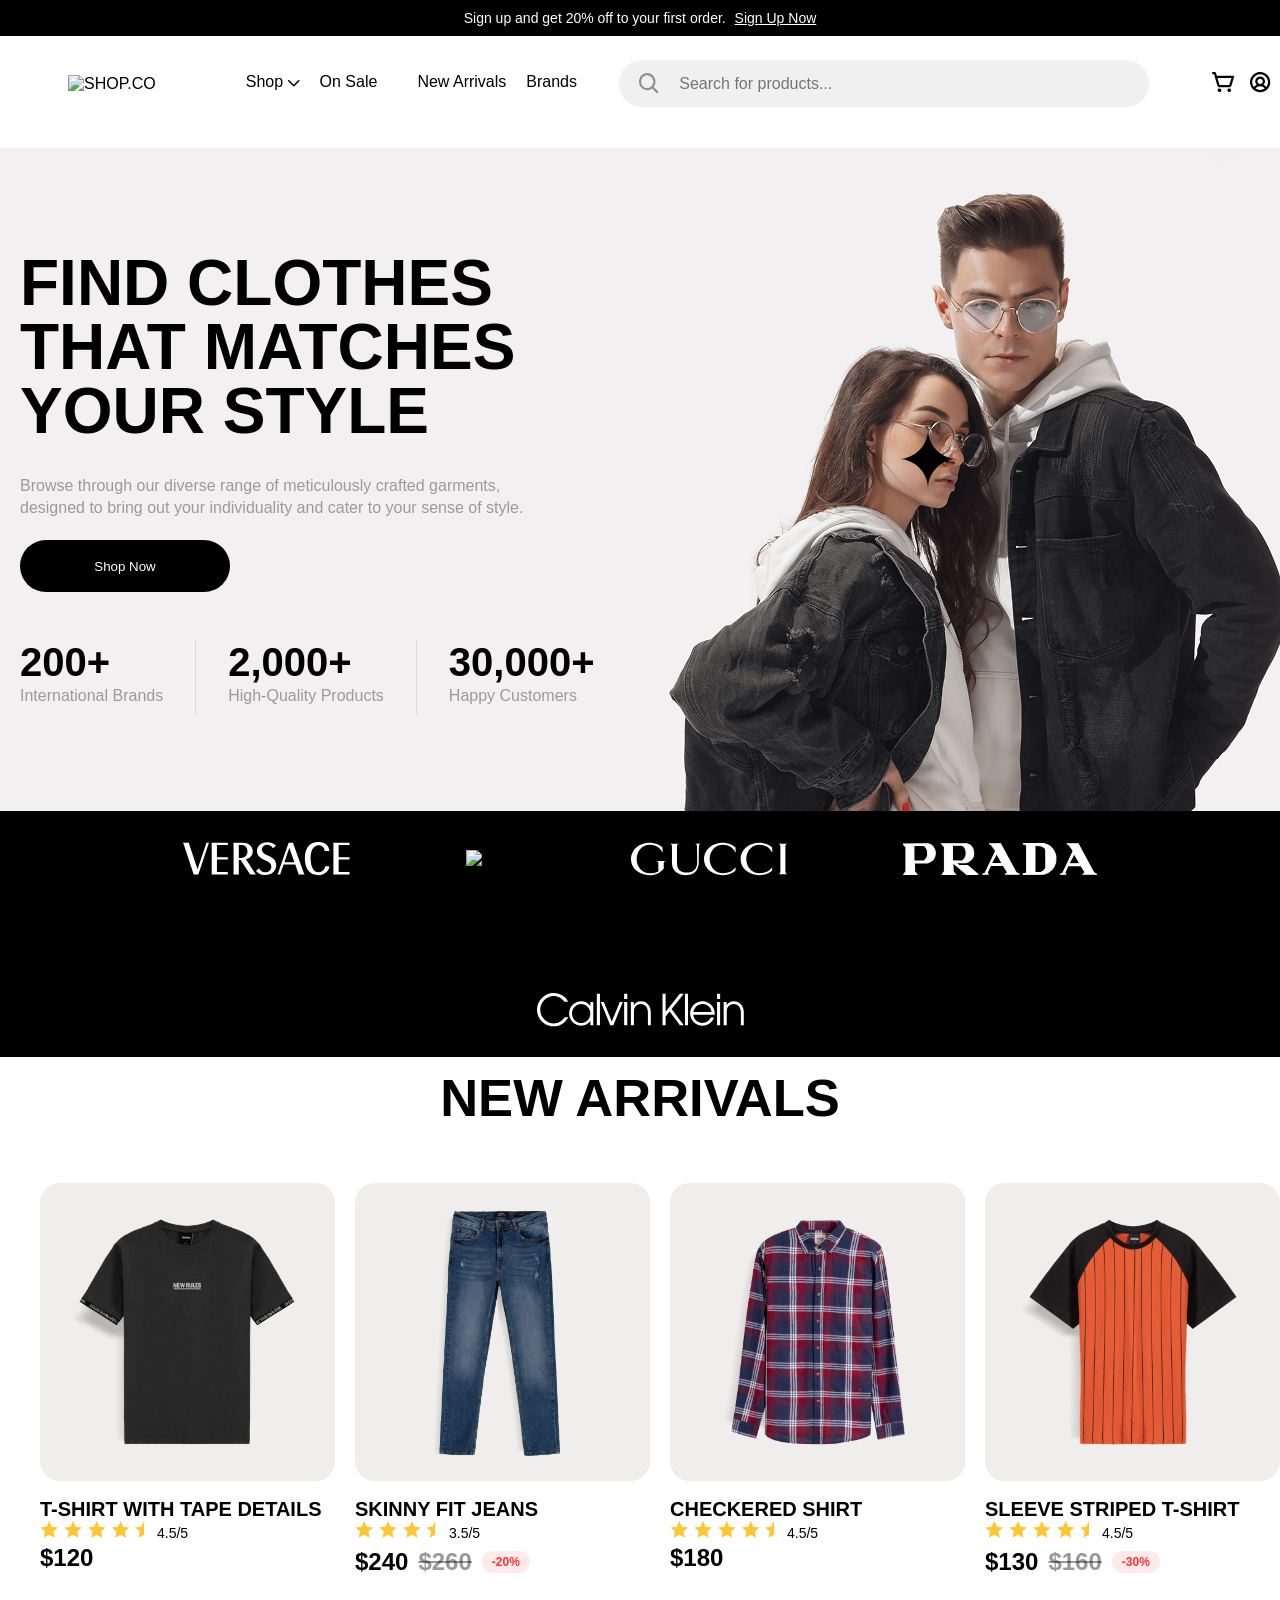
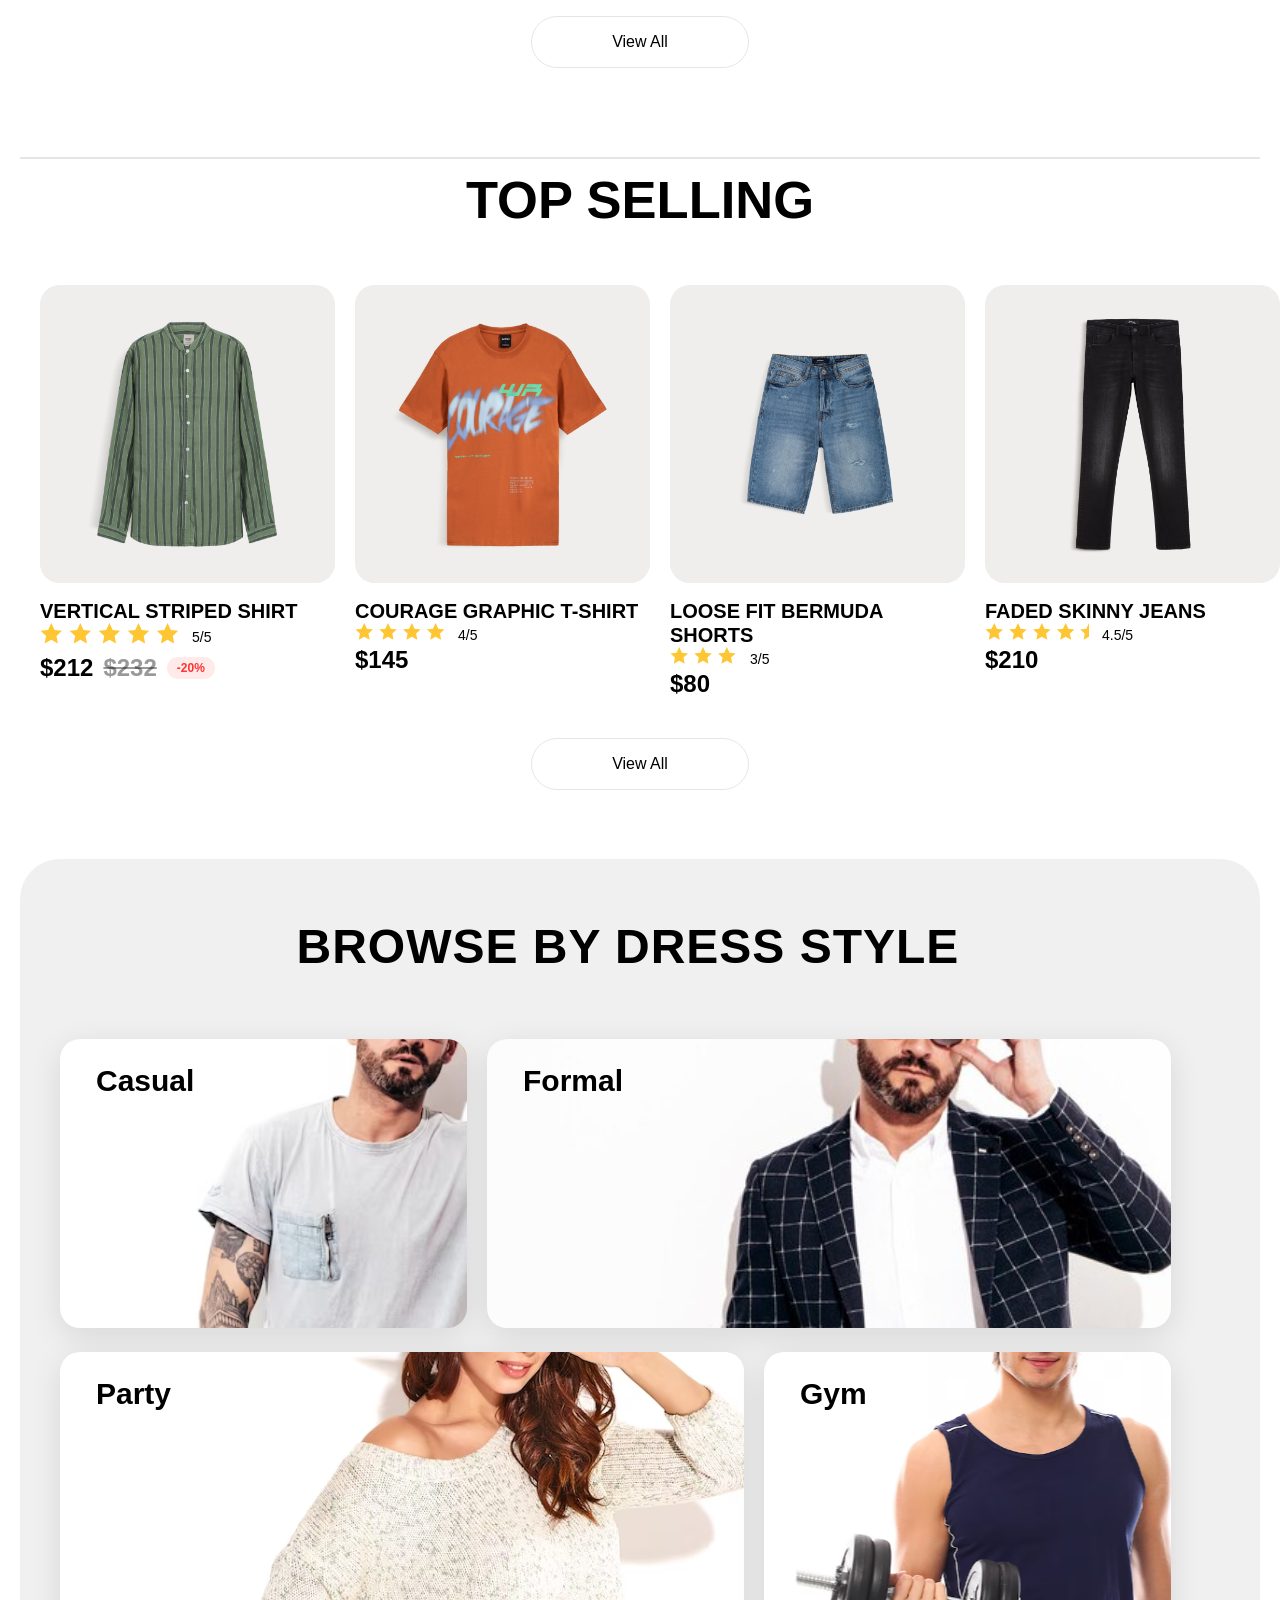
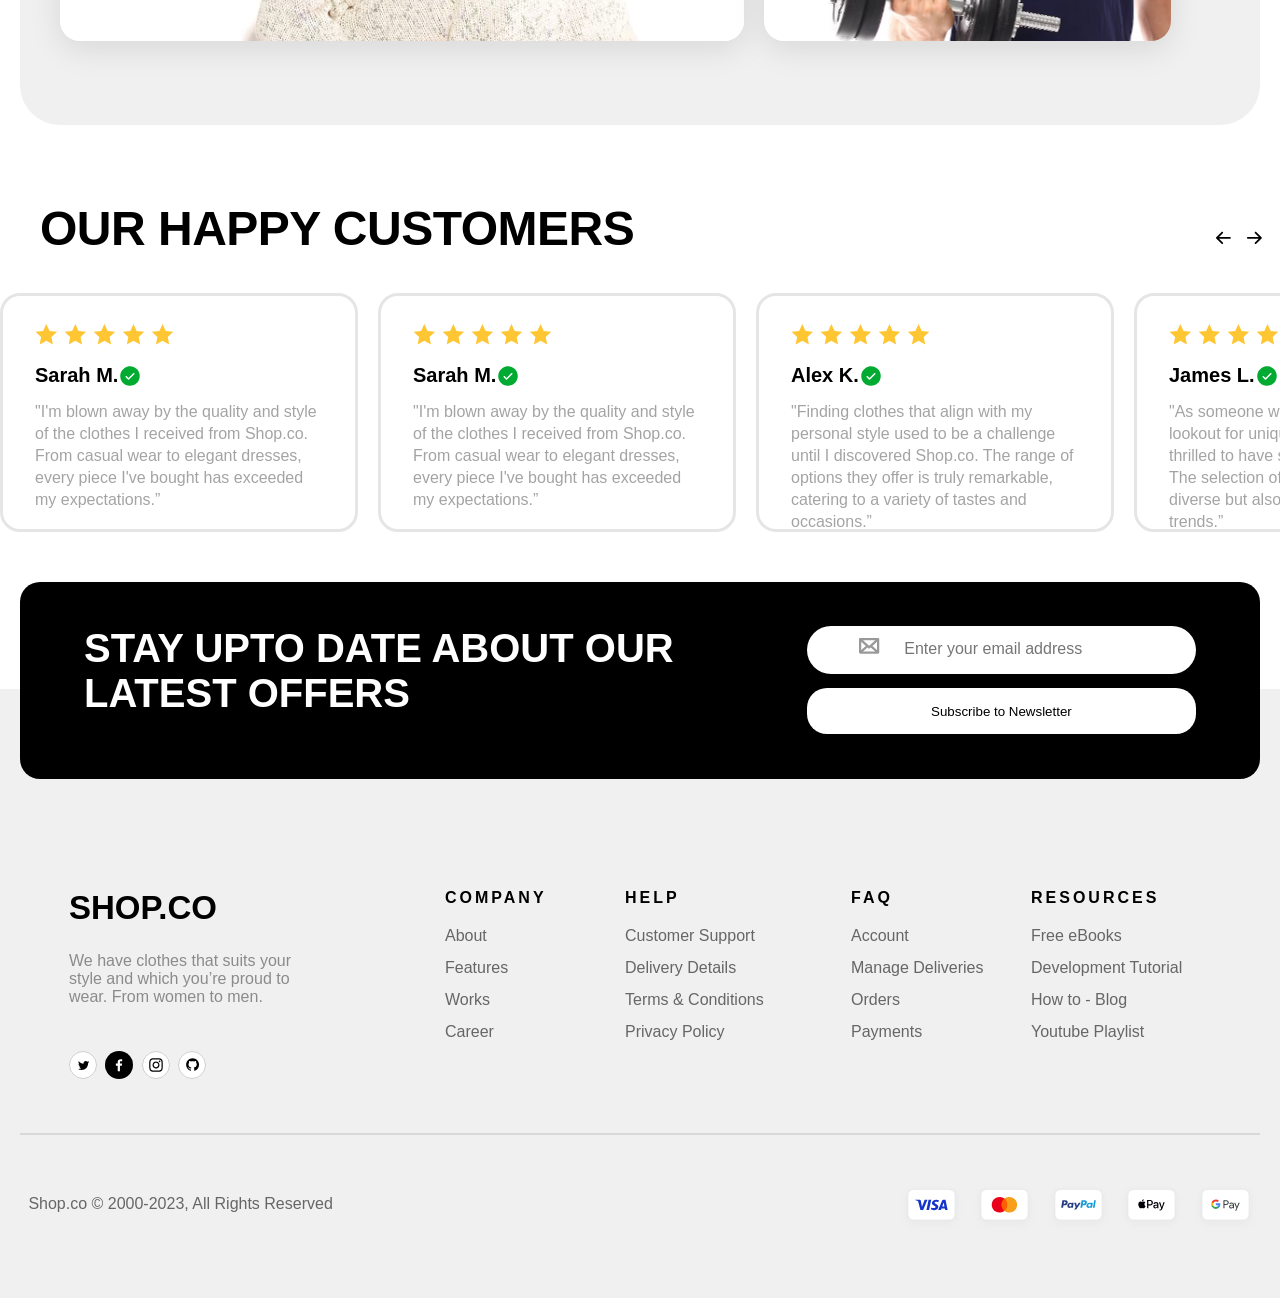
==== commit 7f98c8d4: "js cart product works" ====
--- a/index.html
+++ b/index.html
@@ -132,112 +132,7 @@
           <div class="catalog__title">
             <h2 class="catalog-title">NEW ARRIVALS</h2>
           </div>
-          <div class="container-products">
-            <!-- card number 1 -->
-            <article class="article-productCard">
-              <div class="product__images">
-                <img
-                  src="./images/blackT-shirt.svg"
-                  alt="black cloth"
-                  class="clothes"
-                />
-              </div>
-              <div class="container-product--info">
-                <h3 class="product-title">T-SHIRT WITH TAPE DETAILS</h3>
-                <div class="container-product--rating">
-                  <div class="product-stars--cart">
-                    <img
-                      src="./images/starsCart.svg"
-                      alt="product-stars--cart 4.5"
-                    />
-                  </div>
-                  <span class="container-rating">4.5/5</span>
-                </div>
-                <div class="product-price">
-                  <span class="current-price">$120</span>
-                </div>
-              </div>
-            </article>
-            <!-- card number 2 -->
-            <article class="article-productCard">
-              <div class="product__images">
-                <img
-                  src="./images/skinnyFitJeans.svg"
-                  alt="SKINNY FIT JEANS"
-                  class="clothes"
-                />
-              </div>
-              <div class="container-product--info">
-                <h3 class="product-title">SKINNY FIT JEANS</h3>
-                <div class="container-product--rating">
-                  <div class="product-stars--cart">
-                    <img
-                      src="./images/3.5Stars.svg"
-                      alt="product-stars--cart 3.5"
-                    />
-                  </div>
-                  <span class="container-rating">3.5/5</span>
-                </div>
-                <div class="product-price">
-                  <span class="current-price">$240</span>
-                  <span class="old-price">$260</span>
-                  <span class="discont-badge">-20%</span>
-                </div>
-              </div>
-            </article>
-            <!-- card number 3 -->
-            <article class="article-productCard">
-              <div class="product__images">
-                <img
-                  src="./images/checkeredShirt.svg"
-                  alt="CHECKERED-SHIRT"
-                  class="clothes"
-                />
-              </div>
-              <div class="container-product--info">
-                <h3 class="product-title">CHECKERED SHIRT</h3>
-                <div class="container-product--rating">
-                  <div class="product-stars--cart">
-                    <img
-                      src="./images/starsCart.svg"
-                      alt="product-stars--cart 4.5"
-                    />
-                  </div>
-                  <span class="container-rating">4.5/5</span>
-                </div>
-                <div class="product-price">
-                  <span class="current-price">$180</span>
-                </div>
-              </div>
-            </article>
-            <!-- card number 4 -->
-            <article class="article-productCard">
-              <div class="product__images">
-                <img
-                  src="./images/sleeveStripedT-shirt.svg"
-                  alt="SLEEVE STRIPED T-SHIRT"
-                  class="clothes"
-                />
-              </div>
-              <div class="container-product--info">
-                <h3 class="product-title">SLEEVE STRIPED T-SHIRT</h3>
-                <div class="container-product--rating">
-                  <div class="product-stars--cart">
-                    <img
-                      src="./images/starsCart.svg"
-                      alt="product-stars--cart 4.5"
-                    />
-                  </div>
-                  <span class="container-rating">4.5/5</span>
-                </div>
-                <div class="product-price">
-                  <span class="current-price">$130</span>
-                  <span class="old-price">$160</span>
-                  <span class="discont-badge">-30%</span>
-                </div>
-              </div>
-            </article>
-          </div>
+          <div class="container-products" data-list="new"></div>
           <div class="view-all__container">
             <button class="view-all__btn">View All</button>
           </div>
@@ -251,110 +146,7 @@
           <div class="catalog__title">
             <h2 class="catalog-title">TOP SELLING</h2>
           </div>
-          <div class="container-products">
-            <!-- card number 1 -->
-            <article class="article-productCard">
-              <div class="product__images">
-                <img
-                  src="./images/verticalStripedShirt.svg"
-                  alt="VERTICAL STRIPED SHIRT"
-                  class="clothes"
-                />
-              </div>
-              <div class="container-product--info">
-                <h3 class="product-title">VERTICAL STRIPED SHIRT</h3>
-                <div class="container-product--rating">
-                  <div class="product-stars--cart">
-                    <img
-                      src="./images/fiveStars.svg"
-                      alt="product-stars--cart 5"
-                    />
-                  </div>
-                  <span class="container-rating">5.0/5</span>
-                </div>
-                <div class="product-price">
-                  <span class="current-price">$212</span>
-                  <span class="old-price">$232</span>
-                  <span class="discont-badge">-20%</span>
-                </div>
-              </div>
-            </article>
-            <!-- card number 2 -->
-            <article class="article-productCard">
-              <div class="product__images">
-                <img
-                  src="./images/checkeredShirt.svg"
-                  alt="COURAGE GRAPHIC T-SHIRT"
-                  class="clothes"
-                />
-              </div>
-              <div class="container-product--info">
-                <h3 class="product-title">COURAGE GRAPHIC T-SHIRT</h3>
-                <div class="container-product--rating">
-                  <div class="product-stars--cart">
-                    <img
-                      src="./images/fourStars.svg"
-                      alt="product-stars--cart 4.0"
-                    />
-                  </div>
-                  <span class="container-rating">4.0/5</span>
-                </div>
-                <div class="product-price">
-                  <span class="current-price">$145</span>
-                </div>
-              </div>
-            </article>
-            <!-- card number 3 -->
-            <article class="article-productCard">
-              <div class="product__images">
-                <img
-                  src="./images/looseFitBermudaShorts.svg"
-                  alt="LOOSE FIT BERMUDA SHORTS"
-                  class="clothes"
-                />
-              </div>
-              <div class="container-product--info">
-                <h3 class="product-title">LOOSE FIT BERMUDA SHORTS</h3>
-                <div class="container-product--rating">
-                  <div class="product-stars--cart">
-                    <img
-                      src="./images/threeStars.svg"
-                      alt="product-stars--cart 3.0"
-                    />
-                  </div>
-                  <span class="container-rating">3.0/5</span>
-                </div>
-                <div class="product-price">
-                  <span class="current-price">$80</span>
-                </div>
-              </div>
-            </article>
-            <!-- card number four -->
-            <article class="article-productCard">
-              <div class="product__images">
-                <img
-                  src="./images/fadedSkinnyJeans.svg"
-                  alt="FADED SKINNY JEANS"
-                  class="clothes"
-                />
-              </div>
-              <div class="container-product--info">
-                <h3 class="product-title">FADED SKINNY JEANS</h3>
-                <div class="container-product--rating">
-                  <div class="product-stars--cart">
-                    <img
-                      src="./images/starsCart.svg"
-                      alt="product-stars--cart 4.5"
-                    />
-                  </div>
-                  <span class="container-rating">4.5/5</span>
-                </div>
-                <div class="product-price">
-                  <span class="current-price">$210</span>
-                </div>
-              </div>
-            </article>
-          </div>
+          <div class="container-products" data-list="top"></div>
           <div class="view-all__container">
             <button class="view-all__btn">View All</button>
           </div>
@@ -552,6 +344,6 @@
         </div>
       </div>
     </footer>
+    <script type="module" src="./js/catalog.js"></script>
   </body>
-  <script src="./js/mockProduct.js" />
 </html>
--- a/scss/style.css
+++ b/scss/style.css
@@ -15,7 +15,7 @@
 ul {
   display: flex;
   list-style: none;
-  gap: 24px;
+  gap: 20px;
 }
 li {
   font-weight: 400;
@@ -264,6 +264,13 @@
   transition: transform 0.2s ease;
 }
 
+.product-card-link {
+  display: flex;
+  flex-direction: column;
+  text-decoration: none;
+  color: inherit;
+}
+
 .article-productCard:hover {
   transform: translateY(-5px);
 }
@@ -685,7 +692,7 @@
   }
   /* Hat */
   .header-container {
-    width: 390px;
+    width: 358px;
     margin: 23px 16px;
   }
   .header__menu {
@@ -905,8 +912,6 @@
     max-width: 390px;
     font-size: 32px;
   }
-  .reviews-titleText {
-  }
   .dress-styleCart {
     width: 300px;
   }
